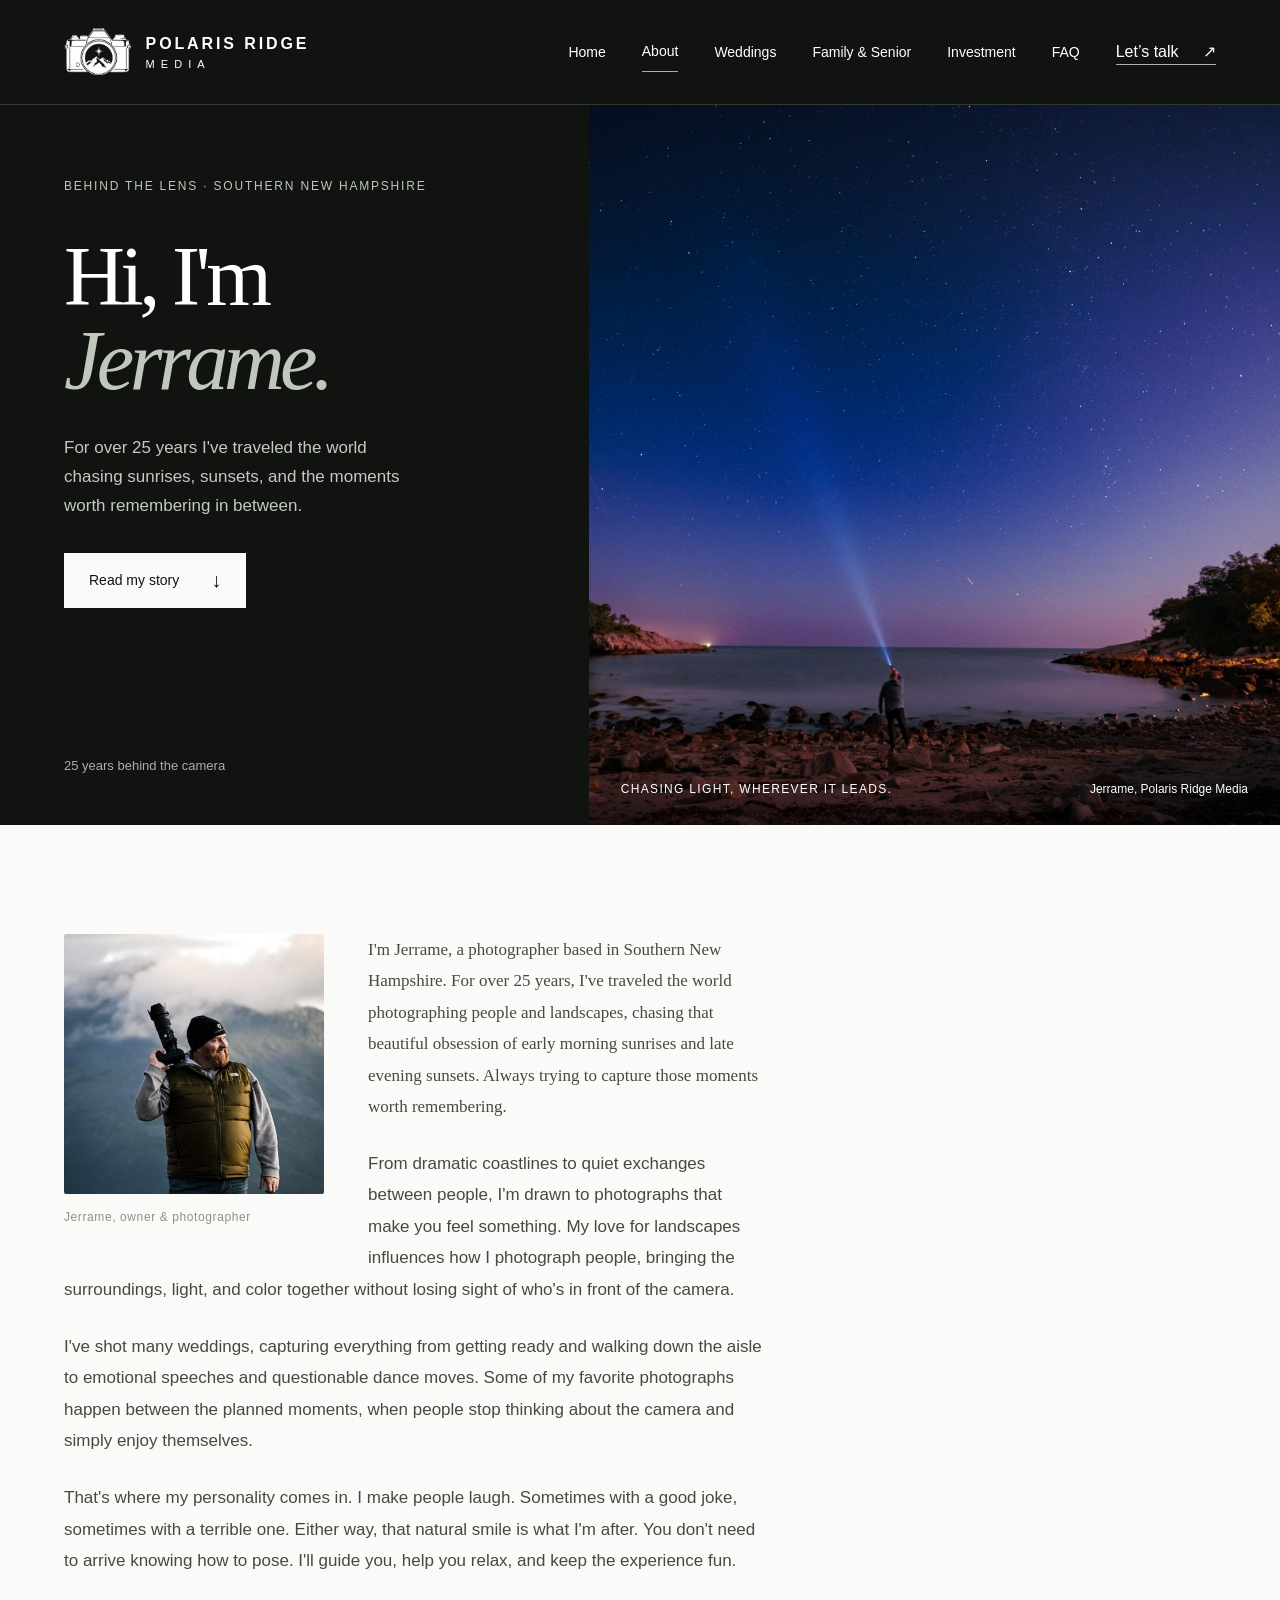
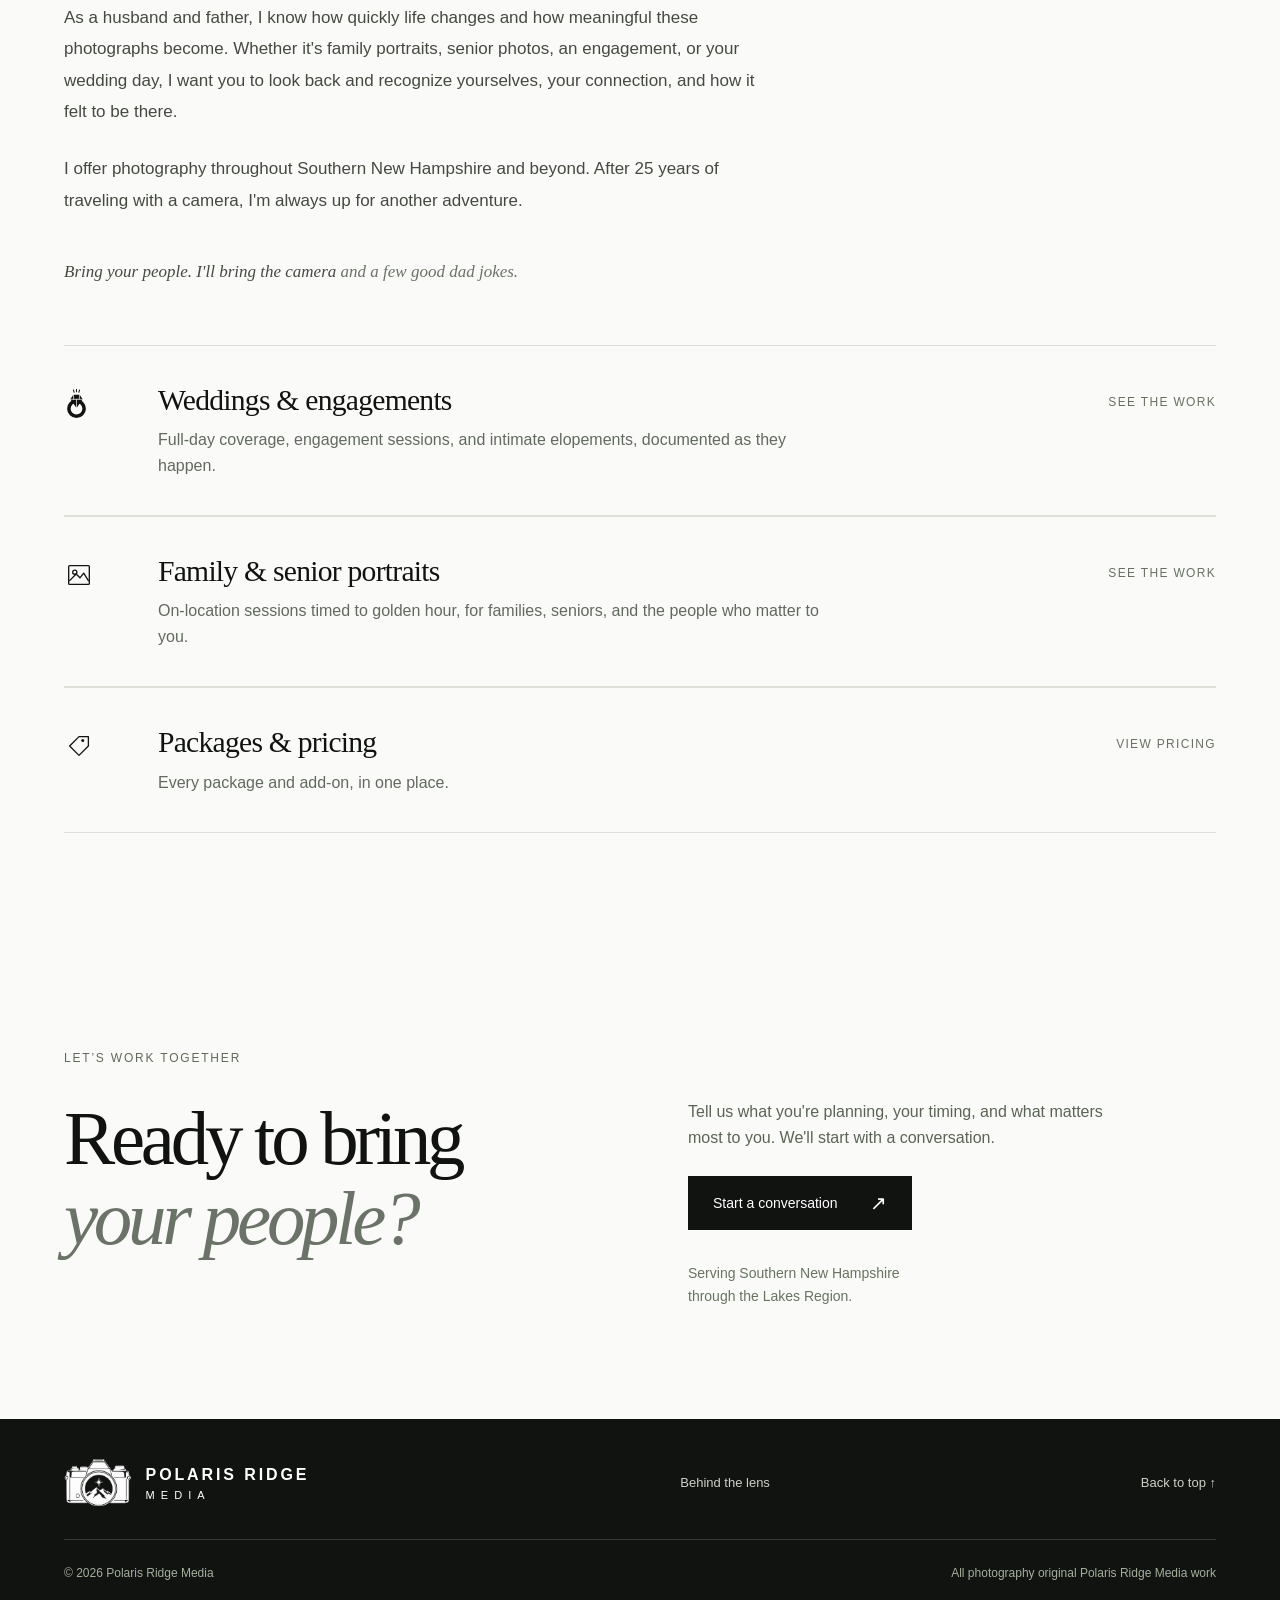
==== about.html @ 41a20745 "Replace numbered service tiles with icons across all pages Extends the icon treatment from the home " ====
<!doctype html>
<html lang="en">
<head>
<meta charset="UTF-8"><meta name="viewport" content="width=device-width, initial-scale=1">
<title>Behind the Lens | Polaris Ridge Media</title>
<meta name="description" content="Meet Jerrame, the photographer behind Polaris Ridge Media. 25 years photographing people and landscapes throughout Southern New Hampshire and beyond.">
<meta name="theme-color" content="#111311">
<link rel="icon" href="assets/favicon.svg" type="image/svg+xml">
<link rel="stylesheet" href="styles.css">
<meta property="og:type" content="website">
<meta property="og:site_name" content="Polaris Ridge Media">
<meta property="og:title" content="Behind the Lens | Polaris Ridge Media">
<meta property="og:description" content="Meet Jerrame, the photographer behind Polaris Ridge Media. 25 years photographing people and landscapes throughout Southern New Hampshire and beyond.">
<meta property="og:url" content="https://polarisridgemedia.com/about.html">
<meta property="og:image" content="https://polarisridgemedia.com/assets/social/og-image.jpg">
<meta property="og:image:width" content="1200">
<meta property="og:image:height" content="630">
<meta name="twitter:card" content="summary_large_image">
<meta name="twitter:title" content="Behind the Lens | Polaris Ridge Media">
<meta name="twitter:description" content="Meet Jerrame, the photographer behind Polaris Ridge Media. 25 years photographing people and landscapes throughout Southern New Hampshire and beyond.">
<meta name="twitter:image" content="https://polarisridgemedia.com/assets/social/og-image.jpg">
</head>
<body>
<a class="skip-link" href="#main">Skip to content</a>
<header class="header">
<a class="brand" href="home.html" aria-label="Polaris Ridge Media home"><span class="camera-mark" aria-hidden="true"><img src="assets/brand-board.png" alt="" width="1145" height="1374"></span><span class="wordmark">POLARIS RIDGE<span>MEDIA</span></span></a>
<div class="header-right">
<nav class="page-nav" id="main-nav" aria-label="Main navigation"><a href="home.html">Home</a><a class="current" href="about.html">About</a><a href="weddings.html">Weddings</a><a href="family-senior.html">Family &amp; Senior</a><a href="investment.html">Investment</a><a href="faq.html">FAQ</a></nav>
<a class="nav-contact" href="contact.html">Let’s talk <span aria-hidden="true">↗</span></a>
<button class="nav-toggle" id="nav-toggle" type="button" aria-expanded="false" aria-controls="main-nav" aria-label="Open menu"><span></span><span></span><span></span></button>
</div>
</header>
<main id="main">
<section class="hero" id="top" aria-labelledby="hero-title">
<div class="hero-copy"><p class="eyebrow">BEHIND THE LENS · SOUTHERN NEW HAMPSHIRE</p><h1 id="hero-title">Hi, I'm<br><em>Jerrame.</em></h1><p class="hero-description">For over 25 years I've traveled the world chasing sunrises, sunsets, and the moments worth remembering in between.</p><a class="button button-light" href="#story">Read my story <span aria-hidden="true">↓</span></a><p class="hero-region">25 years behind the camera</p></div>
<figure class="hero-image about-hero"><img src="assets/about/behind-the-lens.jpg" alt="Jerrame standing on a rocky New Hampshire beach at night, shining a light up into a sky full of stars" width="1800" height="1200" fetchpriority="high"><figcaption>CHASING LIGHT, WHEREVER IT LEADS.<span>Jerrame, Polaris Ridge Media</span></figcaption></figure>
</section>

<section class="about-body content-width" id="story">
<figure class="about-portrait"><img src="assets/about/jerrame-portrait.jpg" alt="Jerrame holding his camera on a misty mountain summit" width="900" height="900"><figcaption>Jerrame, owner &amp; photographer</figcaption></figure>
<p class="about-lede">I'm Jerrame, a photographer based in Southern New Hampshire. For over 25 years, I've traveled the world photographing people and landscapes, chasing that beautiful obsession of early morning sunrises and late evening sunsets. Always trying to capture those moments worth remembering.</p>
<p>From dramatic coastlines to quiet exchanges between people, I'm drawn to photographs that make you feel something. My love for landscapes influences how I photograph people, bringing the surroundings, light, and color together without losing sight of who's in front of the camera.</p>
<p>I've shot many weddings, capturing everything from getting ready and walking down the aisle to emotional speeches and questionable dance moves. Some of my favorite photographs happen between the planned moments, when people stop thinking about the camera and simply enjoy themselves.</p>
<p>That's where my personality comes in. I make people laugh. Sometimes with a good joke, sometimes with a terrible one. Either way, that natural smile is what I'm after. You don't need to arrive knowing how to pose. I'll guide you, help you relax, and keep the experience fun.</p>
<p>As a husband and father, I know how quickly life changes and how meaningful these photographs become. Whether it's family portraits, senior photos, an engagement, or your wedding day, I want you to look back and recognize yourselves, your connection, and how it felt to be there.</p>
<p>I offer photography throughout Southern New Hampshire and beyond. After 25 years of traveling with a camera, I'm always up for another adventure.</p>
<p class="about-closer">Bring your people. I'll bring the camera <span>and a few good dad jokes.</span></p>
</section>

<section class="service-list service-list-icons content-width" aria-label="Explore the work">
<a class="service-link" href="weddings.html"><article><span class="service-icon" aria-hidden="true"><svg class="service-icon-solid" viewBox="0 0 32 38" fill="currentColor"><path fill-rule="evenodd" d="M16 37a12 12 0 1 0 0-24 12 12 0 0 0 0 24Zm0-4.5a7.5 7.5 0 1 1 0-15 7.5 7.5 0 0 1 0 15Z"></path><path d="M12 7 L20 7 L24 13 L16 24 L8 13 Z"></path><g stroke="#fafbf9" stroke-width="0.9" stroke-linecap="round"><line x1="12" y1="7" x2="12.5" y2="13"></line><line x1="20" y1="7" x2="19.5" y2="13"></line><line x1="8" y1="13" x2="24" y2="13"></line><line x1="16" y1="13" x2="16" y2="24"></line></g><path d="M13 4 L12 1 M16 3.3 L16 0.3 M19 4 L20 1" stroke="currentColor" stroke-width="1.3" stroke-linecap="round" fill="none"></path></svg></span><div><h3>Weddings &amp; engagements</h3><p>Full-day coverage, engagement sessions, and intimate elopements, documented as they happen.</p></div><span class="service-type">SEE THE WORK</span></article></a>
<a class="service-link" href="family-senior.html"><article><span class="service-icon" aria-hidden="true"><svg viewBox="0 0 32 32" fill="none" stroke="currentColor" stroke-width="1.4" stroke-linejoin="round" stroke-linecap="round"><rect x="5" y="6" width="22" height="20" rx="1"></rect><circle cx="11.5" cy="13" r="2.2"></circle><path d="M6 22 L13 15 L17 19 L21 14 L26 22"></path></svg></span><div><h3>Family &amp; senior portraits</h3><p>On-location sessions timed to golden hour, for families, seniors, and the people who matter to you.</p></div><span class="service-type">SEE THE WORK</span></article></a>
<a class="service-link" href="investment.html"><article><span class="service-icon" aria-hidden="true"><svg viewBox="0 0 32 32" fill="none" stroke="currentColor" stroke-width="1.4" stroke-linejoin="round" stroke-linecap="round"><path d="M6 16 L16 6 L26 6 L26 16 L16 26 Z"></path><circle cx="20" cy="10" r="1.6" fill="currentColor" stroke="none"></circle></svg></span><div><h3>Packages &amp; pricing</h3><p>Every package and add-on, in one place.</p></div><span class="service-type">VIEW PRICING</span></article></a>
</section>

<section class="contact content-width" id="contact"><p class="eyebrow">LET’S WORK TOGETHER</p><h2>Ready to bring<br><em>your people?</em></h2><div class="contact-detail"><p>Tell us what you're planning, your timing, and what matters most to you. We'll start with a conversation.</p><a class="button button-dark" href="contact.html">Start a conversation <span aria-hidden="true">↗</span></a><p class="contact-region">Serving Southern New Hampshire<br>through the Lakes Region.</p></div></section>
</main>
<footer><div class="footer-top content-width"><a class="brand" href="home.html" aria-label="Back to top"><span class="camera-mark" aria-hidden="true"><img src="assets/brand-board.png" alt="" width="1145" height="1374"></span><span class="wordmark">POLARIS RIDGE<span>MEDIA</span></span></a><p>Behind the lens</p><a href="#top">Back to top ↑</a></div><div class="footer-bottom content-width"><span>© 2026 Polaris Ridge Media</span><span>All photography original Polaris Ridge Media work</span></div></footer>
<script src="nav.js" defer></script>
</body></html>
---- styles.css ----
:root{--ink:#111311;--paper:#fafbf9;--muted:#aab0a9;--rule:#dce0d9;--serif:Georgia,'Times New Roman',serif;--sans:'Helvetica Neue',Helvetica,Arial,sans-serif;color-scheme:light}*{box-sizing:border-box}html{scroll-behavior:smooth;scroll-padding-top:2rem}body{margin:0;background:var(--paper);color:var(--ink);font-family:var(--sans);font-size:1rem;line-height:1.6}a{color:inherit;text-decoration:none}button,a,summary{-webkit-tap-highlight-color:transparent}a:focus-visible,summary:focus-visible{outline:2px solid currentColor;outline-offset:7px}img{display:block;max-width:100%;height:auto}h1,h2,h3,p,figure{margin:0}h1,h2{font-family:var(--serif);font-weight:400;letter-spacing:-.055em;line-height:1.04}em{font-weight:400}p{max-width:42rem}.content-width{width:calc(100% - 8rem);max-width:1320px;margin-inline:auto}.eyebrow{font-size:.75rem;font-weight:500;letter-spacing:.15em;line-height:1.5}.header{position:relative;min-height:105px;padding:1.4rem 4rem;display:flex;align-items:center;justify-content:space-between;gap:2rem;background:var(--ink);color:white;border-bottom:1px solid #343734}.brand{display:inline-flex;align-items:center;gap:.85rem;flex-shrink:0}.camera-mark{display:block;position:relative;overflow:hidden;width:68px;height:48px}.camera-mark img{position:absolute;width:100px;max-width:none;left:-16px;top:-8px;filter:brightness(0) invert(1)}.wordmark{font-size:1rem;letter-spacing:.18em;font-weight:600;line-height:1.5}.wordmark span{display:block;font-size:.6875rem;letter-spacing:.55em;font-weight:400}.header nav{display:flex;align-items:center;gap:2.25rem;font-size:.875rem}.header nav>a{padding:.5rem 0}.header nav>a:hover{color:#bec5bc}.header .nav-contact{border-bottom:1px solid #aab0a9}.nav-contact span{margin-left:1.25rem}.hero{display:grid;grid-template-columns:46% 54%;background:var(--ink);color:white;min-height:720px}.hero-copy{padding:4.5rem 3rem 3rem 4rem;display:flex;align-items:flex-start;flex-direction:column}.hero .eyebrow{color:#c0c6be;margin-bottom:2.5rem}.hero h1{font-size:clamp(4.5rem,6.6vw,7.3rem);line-height:.99;margin-bottom:2rem}.hero h1 em{color:#c1c7bd}.hero-description{font-size:1.0625rem;color:#c4c9c2;max-width:21rem;margin-bottom:2rem;line-height:1.7}.button{display:inline-flex;align-items:center;justify-content:space-between;gap:2rem;min-height:54px;padding:.95rem 1.5rem;font-size:.875rem;font-weight:500;border:1px solid transparent;transition:background .2s,color .2s}.button-light{background:var(--paper);color:var(--ink)}.button-light:hover{background:#dce2d7}.button-dark{background:var(--ink);color:#fff}.button-dark:hover{background:#384034}.button span{font-size:1.25rem;line-height:1}.hero-region{font-size:.8125rem;color:#aab0a9;margin-top:auto;padding-top:2.5rem}.hero-image{position:relative;min-width:0;overflow:hidden}.hero-image>img{position:absolute;inset:0;width:100%;height:100%;object-fit:cover;object-position:52% center}.hero-image figcaption{position:absolute;bottom:0;left:0;right:0;background:linear-gradient(transparent,rgba(0,0,0,.65));padding:4rem 2rem 1.6rem;display:flex;justify-content:space-between;align-items:end;gap:1rem;font-size:.75rem;letter-spacing:.11em;color:#fff}.hero-image figcaption span{font-size:.75rem;letter-spacing:0;text-align:right;max-width:13rem}.intro{padding-top:6.8rem;padding-bottom:3.5rem;display:grid;grid-template-columns:1.2fr 1fr;gap:2rem 5rem}.intro>.eyebrow{grid-column:1/-1;color:#60665e}.intro h2{font-size:clamp(2.8rem,4vw,4.5rem)}.intro h2 em{color:#6b7267}.intro>p:last-child{align-self:end;color:#5b6257;max-width:30rem}.service-list{padding-bottom:6.5rem}.service-list article{display:grid;grid-template-columns:70px 1fr 160px;gap:1.5rem;padding:2.3rem 0;border-top:1px solid var(--rule);align-items:start}.service-list article:last-child{border-bottom:1px solid var(--rule)}.service-list a{transition:background .2s}.service-list a:hover{background:#f1f3ee}.number{font-size:.875rem;color:#737b6d;padding-top:.4rem}.service-list h3{font-family:var(--serif);font-size:1.85rem;font-weight:400;letter-spacing:-.025em;margin-bottom:.55rem;line-height:1.2}.service-list p{color:#62695e;font-size:1rem;max-width:42rem}.service-type{font-size:.75rem;letter-spacing:.11em;color:#697062;text-align:right;padding-top:.6rem}.approach{display:grid;grid-template-columns:1fr 1fr;background:var(--ink);color:white}.approach-image{position:relative;min-height:610px}.approach-image img{position:absolute;width:100%;height:100%;object-fit:cover;filter:grayscale(1) contrast(1.1) brightness(.94);object-position:center 38%}.approach-image::after{content:'';position:absolute;inset:0;background:radial-gradient(120% 100% at 50% 30%,transparent 55%,rgba(0,0,0,.38) 100%),linear-gradient(to top,rgba(0,0,0,.28),transparent 35%)}.approach-copy{padding:5.5rem 4rem 4.5rem}.approach .eyebrow{color:#aab0a9;margin-bottom:2rem}.approach h2{font-size:clamp(2.6rem,3.7vw,4rem);margin-bottom:2rem}.approach h2 em{color:#bbc3b5}.approach-copy>p:not(.eyebrow){color:#b7beb1;margin-bottom:1.25rem;max-width:32rem}.experience{display:flex;align-items:center;gap:1.4rem;margin-top:2.5rem;padding-top:1.5rem;border-top:1px solid #42483d}.experience strong{font-family:var(--serif);font-weight:400;font-size:3.75rem;line-height:1.1}.experience span{font-size:.875rem;color:#b7beb1;line-height:1.5}.contact{padding-top:7rem;padding-bottom:7rem;display:grid;grid-template-columns:1fr 1fr;gap:2rem 6rem}.contact>.eyebrow{grid-column:1/-1;color:#61695a}.contact h2{font-size:clamp(3.5rem,6vw,6.5rem)}.contact h2 em{color:#6b7267}.contact-detail>p:first-child{max-width:28rem;color:#5b6354;margin-bottom:1.6rem}.email-link{display:block;width:fit-content;margin-top:1.3rem;font-size:1rem;border-bottom:1px solid #9aa68d}.email-link:hover{color:#617452}.contact-region{margin-top:2rem;font-size:.875rem;color:#68725f}footer{background:var(--ink);color:#ccd1c7;padding:2.5rem 0 1.7rem}.footer-top{display:flex;align-items:center;justify-content:space-between;gap:2rem;padding-bottom:2rem}.footer-top>p,.footer-top>a:last-child{font-size:.8125rem}.footer-top .brand{color:white}.footer-bottom{border-top:1px solid #353b30;padding-top:1.5rem;display:flex;justify-content:space-between;gap:2rem;font-size:.75rem;color:#a5af9c}.footer-bottom details{max-width:36rem}.footer-bottom summary{cursor:pointer;text-align:right;width:fit-content;margin-left:auto}.footer-bottom details p{padding-top:1rem;line-height:1.8}.footer-bottom details a{text-decoration:underline;text-underline-offset:3px}.skip-link{position:fixed;left:1rem;top:-100px;z-index:10;background:white;color:black;padding:.7rem 1rem}.skip-link:focus{top:1rem}@media(min-width:1600px){.header{padding-inline:max(4rem,calc((100vw - 1440px)/2))}.hero-copy{padding-left:max(4rem,calc((100vw - 1440px)/2))}}@media(max-width:1000px){.header{padding-inline:2rem}.header nav{gap:1.4rem}.content-width{width:calc(100% - 4rem)}.hero-copy{padding:3rem 2rem}.hero{min-height:690px}.hero h1{font-size:5rem}.hero .eyebrow{max-width:15rem}.hero-image figcaption{display:block;padding-inline:1.2rem}.hero-image figcaption span{display:block;text-align:left;margin-top:.7rem}.intro{gap:2rem 3rem}.approach-copy{padding:4rem 2rem}.contact{gap:2rem 3rem}.footer-top>p{display:none}}@media(max-width:700px){.header{padding:1.2rem 1.4rem;min-height:88px;gap:1rem}.wordmark{font-size:.78rem;letter-spacing:.12em}.wordmark span{font-size:.65rem}.camera-mark{width:50px;height:39px}.camera-mark img{width:77px;left:-13px;top:-6px}.header nav{font-size:.8125rem}.nav-contact span{margin-left:.5rem}.hero{display:flex;flex-direction:column;min-height:0}.hero-copy{padding:3.5rem 1.5rem 2.5rem}.hero .eyebrow{max-width:none;margin-bottom:2rem;font-size:.7rem}.hero h1{font-size:clamp(4.2rem,14vw,6rem)}.hero h1 br:nth-child(2){display:none}.hero h1 em:before{content:' '}.hero-description{max-width:25rem}.hero-region{padding-top:2rem;font-size:.75rem}.hero-image{height:450px}.hero-image>img{object-position:center}.hero-image figcaption{display:flex;padding:3rem 1.5rem 1.25rem}.hero-image figcaption span{text-align:right;max-width:10rem}.content-width{width:calc(100% - 3rem)}.intro{padding-top:4rem;padding-bottom:2.5rem;grid-template-columns:1fr;gap:1.5rem}.intro h2{font-size:2.8rem}.service-list{padding-bottom:4rem}.service-list article{grid-template-columns:30px 1fr;gap:.5rem 1rem;padding:1.8rem 0}.service-list h3{font-size:1.65rem}.service-type{grid-column:2;text-align:left;padding-top:.5rem;font-size:.7rem}.approach{display:flex;flex-direction:column}.approach-image{min-height:340px}.approach-copy{padding:3.5rem 1.5rem}.approach h2{font-size:2.8rem}.contact{grid-template-columns:1fr;padding-top:4rem;padding-bottom:4rem;gap:1.7rem}.contact h2{font-size:3.7rem}.footer-top{align-items:flex-start;gap:1rem}.footer-bottom{flex-direction:column;gap:1rem}.footer-bottom summary{margin-left:0;text-align:left}.footer-top>a:last-child{white-space:nowrap;font-size:.75rem}}@media(prefers-reduced-motion:reduce){html{scroll-behavior:auto}*{transition:none!important}}
.page-nav>a.current{color:#fff;border-bottom:1px solid #aab0a9;padding-bottom:.5rem}
.gallery{column-count:3;column-gap:1.25rem;padding:0 4rem 6.5rem}
.gallery figure{margin:0 0 1.25rem;break-inside:avoid}
.gallery img{width:100%;display:block;border-radius:1px}
@media(max-width:1000px){.gallery{column-count:2;padding:0 2rem 4rem}}
@media(max-width:700px){.gallery{column-count:1;padding:0 1.5rem 3rem;gap:1rem}}
.pricing{padding:6.5rem 0 6.5rem}.pricing>.eyebrow{color:#60665e;margin-bottom:1.25rem}.pricing h2{font-size:clamp(2.6rem,3.7vw,4rem);margin-bottom:1.5rem}.pricing h2 em{color:#6b7267}.pricing-intro{color:#5b6257;max-width:38rem;margin-bottom:3rem}.pricing-grid{display:grid;grid-template-columns:repeat(3,1fr);gap:1.5rem}.pricing-card{border:1px solid var(--rule);padding:2.5rem 2rem;display:flex;flex-direction:column;gap:1.1rem}.pricing-card h3{font-family:var(--serif);font-size:1.65rem;font-weight:400;letter-spacing:-.02em}.pricing-card .price-note{font-size:.8125rem;color:#737b6d;margin-top:-.6rem}.pricing-card ul{list-style:none;margin:0;padding:0;display:flex;flex-direction:column;gap:.65rem;color:#5b6257;font-size:.9375rem}.pricing-card ul li{padding-left:1.1rem;position:relative}.pricing-card ul li::before{content:'';position:absolute;left:0;top:.6em;width:.5rem;height:1px;background:#9aa68d}.pricing-card .button{margin-top:auto;align-self:flex-start}@media(max-width:1000px){.pricing{padding:4.5rem 0}.pricing-grid{grid-template-columns:1fr;gap:1.25rem}}
.pricing-card{position:relative}.pricing-card.featured{border-color:var(--ink);background:#f4f5f0}.pricing-card .badge{position:absolute;top:-.8rem;left:2rem;font-size:.6875rem;letter-spacing:.1em;text-transform:uppercase;color:#fff;background:var(--ink);padding:.35rem .7rem}.price-figure{font-family:var(--serif);font-size:2.1rem;margin:.2rem 0 0;line-height:1.1}.price-figure span{font-size:.8125rem;font-family:var(--sans);color:#737b6d;display:block;margin-top:.2rem}.price-figure-alt{font-size:1.4rem;color:#4b5146}.pricing-subhead{font-family:var(--serif);font-size:1.85rem;font-weight:400;margin:4rem 0 1.25rem;padding-top:3rem;border-top:1px solid var(--rule)}.pricing-subhead-first{margin-top:3rem;padding-top:0;border-top:none}.pricing-note{color:#5b6257;font-size:.9375rem;max-width:42rem;margin-top:1.5rem}.addon-list{display:grid;gap:0;margin:0}.addon-list>div{display:grid;grid-template-columns:16rem 1fr;gap:1.5rem;padding:1.1rem 0;border-top:1px solid var(--rule)}.addon-list>div:last-child{border-bottom:1px solid var(--rule)}.addon-list dt{font-weight:500;color:var(--ink)}.addon-list dd{margin:0;color:#5b6257}@media(max-width:1000px){.pricing-subhead{margin-top:3rem;padding-top:2.5rem}.addon-list>div{grid-template-columns:1fr;gap:.3rem}}
.page-head{padding:7.5rem 0 3.5rem}.page-head .eyebrow{color:#60665e;margin-bottom:1.5rem}.page-head h1{font-family:var(--serif);font-weight:400;font-size:clamp(3rem,5vw,5rem);letter-spacing:-.03em;line-height:1.03;margin-bottom:1.5rem}.page-head h1 em{color:#6b7267}.page-head p{color:#5b6257;max-width:40rem;font-size:1.0625rem;line-height:1.7}.page-head p a{border-bottom:1px solid #9aa68d}.page-head p a:hover{color:#617452}.faq-section{padding-bottom:6.5rem}.faq-item{padding:2.4rem 0;border-top:1px solid var(--rule)}.faq-item:last-child{border-bottom:1px solid var(--rule)}.faq-item h3{font-family:var(--serif);font-size:1.65rem;font-weight:400;margin-bottom:.9rem;letter-spacing:-.02em}.faq-item p{color:#5b6257;max-width:46rem;line-height:1.75}.faq-item p+p{margin-top:1rem}.booking-box{border:1px solid var(--rule);padding:3rem;margin:5rem 0 0}.booking-box h3{font-family:var(--serif);font-size:1.85rem;font-weight:400;margin-bottom:1.6rem;letter-spacing:-.02em}.booking-box ul{list-style:none;margin:0 0 1.6rem;padding:0;display:flex;flex-direction:column;gap:.95rem;color:#5b6257;font-size:.9375rem;max-width:42rem}.booking-box ul strong{color:var(--ink);font-weight:500}.booking-box .faq-link{display:inline-block;font-size:.9375rem;border-bottom:1px solid #9aa68d}.booking-box .faq-link:hover{color:#617452}@media(max-width:1000px){.page-head{padding:5.5rem 0 2.5rem}.booking-box{padding:2.25rem 1.75rem;margin-top:3.5rem}}
.header-right{display:flex;align-items:center;gap:2.25rem}
.nav-toggle{display:none;flex-direction:column;justify-content:center;align-items:center;gap:5px;width:36px;height:36px;padding:0;border:none;background:none;cursor:pointer;flex-shrink:0}
.nav-toggle span{display:block;width:22px;height:2px;background:#fff;transition:transform .2s ease,opacity .15s ease}
@media(max-width:1000px){.nav-toggle{display:flex}.header-right{gap:1.1rem}.header nav{position:absolute;top:100%;left:0;right:0;margin:0;background:var(--ink);flex-direction:column;align-items:stretch;gap:0;max-height:0;overflow:hidden;opacity:0;visibility:hidden;transition:max-height .25s ease,opacity .2s ease;border-bottom:1px solid #343734;z-index:20}.header nav>a{padding:1.1rem 2rem;border-top:1px solid #343734;font-size:.9375rem}.header.nav-open nav{max-height:22rem;opacity:1;visibility:visible}.header.nav-open .nav-toggle span:nth-child(1){transform:translateY(7px) rotate(45deg)}.header.nav-open .nav-toggle span:nth-child(2){opacity:0}.header.nav-open .nav-toggle span:nth-child(3){transform:translateY(-7px) rotate(-45deg)}}
.investment-cta{padding:1rem 0 6.5rem}
.investment-cta-inner{border:1px solid var(--ink);background:#f4f5f0;padding:4rem;display:flex;flex-direction:column;align-items:flex-start;gap:1.1rem}
.investment-cta-inner .eyebrow{color:#60665e}
.investment-cta-inner h2{font-size:clamp(2.2rem,3.4vw,3.2rem)}
.investment-cta-inner h2 em{color:#6b7267}
.investment-cta-inner p{color:#5b6257;max-width:34rem}
@media(max-width:700px){.investment-cta{padding:0 0 4rem}.investment-cta-inner{padding:2.25rem 1.5rem}}
.contact-form-section{padding-bottom:7rem}
.form-grid{display:grid;grid-template-columns:1fr 1fr;gap:1.75rem 2rem;margin-bottom:2.5rem}
.form-field{display:flex;flex-direction:column;gap:.6rem;font-size:.875rem;color:#454a41}
.form-field span em{font-style:normal;color:#8b9183;font-size:.8125rem}
.form-field input,.form-field select,.form-field textarea{font:inherit;font-size:1rem;color:var(--ink);background:var(--paper);border:1px solid var(--rule);padding:.85rem 1rem;border-radius:0}
.form-field input:focus,.form-field select:focus,.form-field textarea:focus{outline:2px solid var(--ink);outline-offset:2px}
.form-field textarea{resize:vertical;min-height:9rem}
.form-field-wide{grid-column:1/-1}
.botcheck{position:absolute;left:-9999px}
.form-status{margin-top:1.25rem;font-size:.9375rem}
.form-status-success{color:#3f6b3f}
.form-status-error{color:#9c3b2e}
@media(max-width:700px){.form-grid{grid-template-columns:1fr;gap:1.5rem}}
.about-hero img{object-position:60% center}
.about-body{padding:6.8rem 0 2rem}
.about-body p{color:#454a41;font-size:1.0625rem;line-height:1.85;max-width:44rem;margin-bottom:1.6rem}
.about-lede{font-family:var(--serif);font-size:1.5rem;line-height:1.55;color:var(--ink);max-width:40rem}
.about-closer{font-family:var(--serif);font-size:1.75rem;font-style:italic;color:var(--ink);max-width:36rem;margin-top:2.5rem}
.about-closer span{color:#6b7267}
.service-list a{display:block}
@media(max-width:700px){.about-body{padding:4rem 0 1rem}.about-lede{font-size:1.25rem}.about-closer{font-size:1.4rem}}
.about-portrait{float:left;margin:0 2.75rem 1rem 0;width:260px}
.about-portrait img{width:100%;aspect-ratio:1/1;object-fit:cover;border-radius:2px;filter:grayscale(.15)}
.about-portrait figcaption{font-size:.75rem;color:#8b9183;letter-spacing:.05em;margin-top:.9rem}
.about-body::after{content:'';display:block;clear:both}
@media(max-width:700px){.about-portrait{float:none;width:11rem;margin:0 0 1.5rem}}
.hero-image img.hero-pos-top{object-position:center 42%}
@media(max-width:700px){.hero-image img.hero-pos-top{object-position:center}}
.home-showcase{display:grid;grid-template-columns:1.6fr 1fr;gap:1.75rem;padding-bottom:6.5rem}
.home-showcase figure{margin:0}
.home-showcase img{width:100%;height:100%;object-fit:cover;display:block;border-radius:2px}
.showcase-wide,.showcase-tall{height:560px}
.home-showcase figcaption{margin-top:.9rem;font-size:.8125rem;letter-spacing:.03em;color:#60665e}
@media(max-width:1000px){.home-showcase{grid-template-columns:1fr;gap:2.5rem}.showcase-wide,.showcase-tall{height:420px}}
@media(max-width:700px){.showcase-wide,.showcase-tall{height:320px}}
.service-list-icons .service-icon{width:70px;display:flex;align-items:flex-start;justify-content:flex-start;padding-top:.35rem}
.service-list-icons .service-icon svg{width:30px;height:30px;color:var(--ink)}.service-list-icons .service-icon svg.service-icon-solid{width:25px;height:30px}
.service-camera-mark{display:block;position:relative;overflow:hidden;width:38px;height:27px}
.service-camera-mark img{position:absolute;width:56px;max-width:none;left:-9px;top:-4.5px;filter:brightness(0)}
@media(max-width:700px){.service-list-icons .service-icon{width:30px}.service-list-icons .service-icon svg{width:24px;height:24px}.service-list-icons .service-icon svg.service-icon-solid{width:20px;height:24px}.service-camera-mark{width:30px;height:21px}.service-camera-mark img{width:44px;left:-7px;top:-3.5px}}
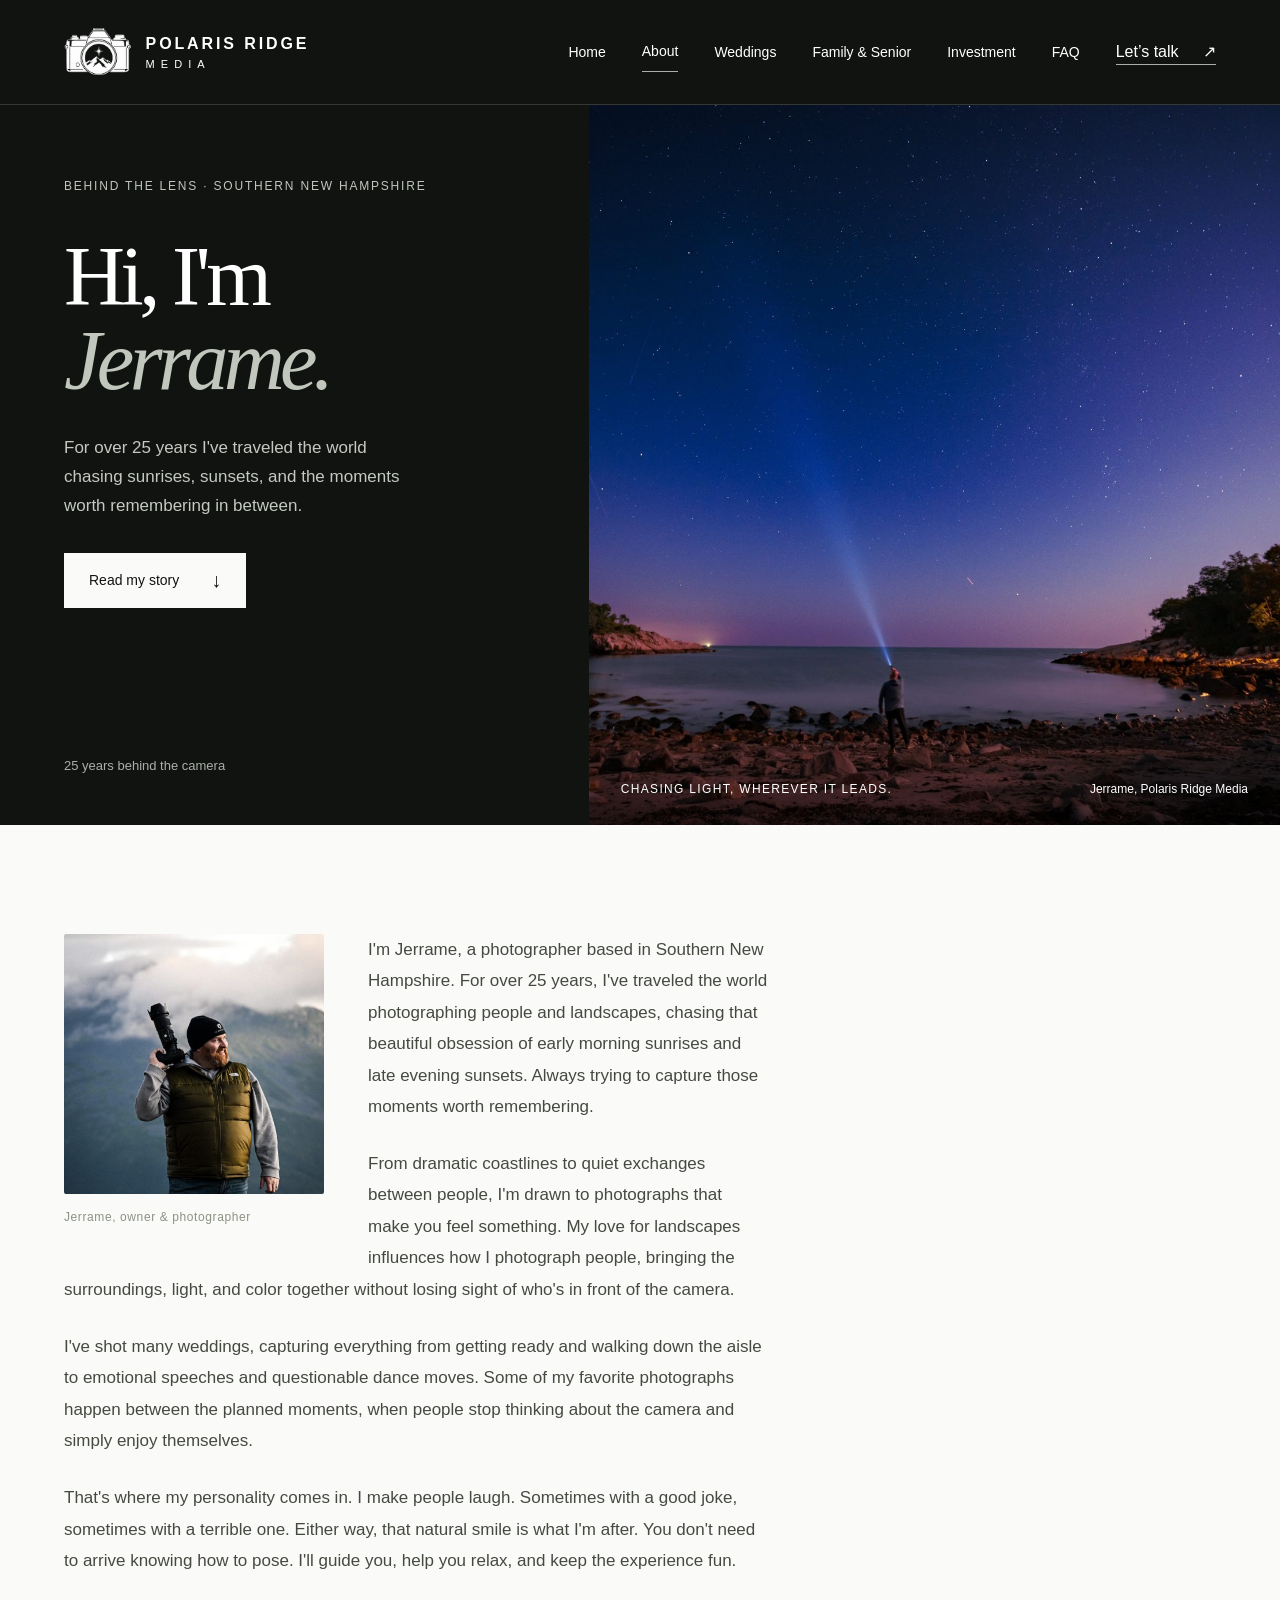
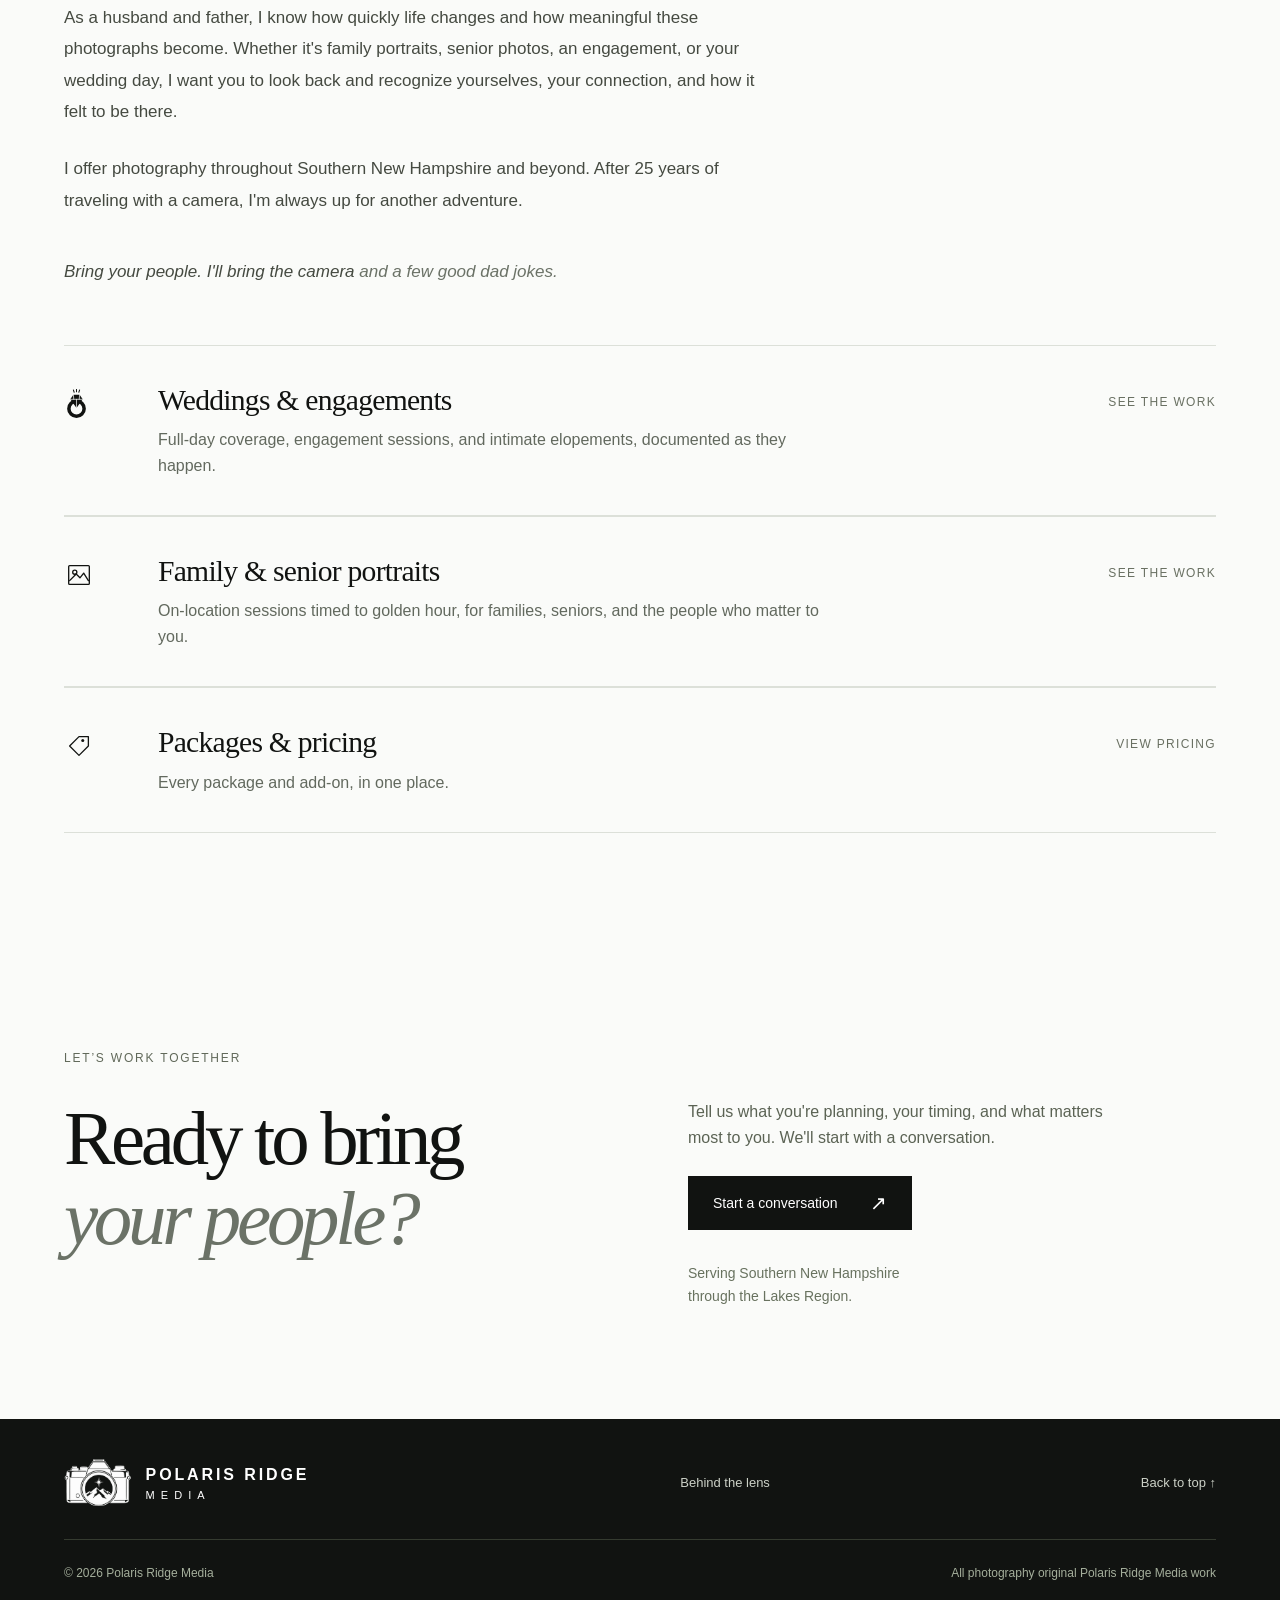
==== commit 81a31035: "Fill empty space on About page with lake house foliage photo Places the aerial lake house/foliage ph" ====
--- a/about.html
+++ b/about.html
@@ -37,6 +37,7 @@
 </section>
 
 <section class="about-body content-width" id="story">
+<figure class="about-side-photo"><img src="assets/about/lake-house-foliage.jpg" alt="Aerial view of a lake house tucked into brilliant fall foliage on the water's edge" loading="lazy"></figure>
 <figure class="about-portrait"><img src="assets/about/jerrame-portrait.jpg" alt="Jerrame holding his camera on a misty mountain summit" width="900" height="900"><figcaption>Jerrame, owner &amp; photographer</figcaption></figure>
 <p class="about-lede">I'm Jerrame, a photographer based in Southern New Hampshire. For over 25 years, I've traveled the world photographing people and landscapes, chasing that beautiful obsession of early morning sunrises and late evening sunsets. Always trying to capture those moments worth remembering.</p>
 <p>From dramatic coastlines to quiet exchanges between people, I'm drawn to photographs that make you feel something. My love for landscapes influences how I photograph people, bringing the surroundings, light, and color together without losing sight of who's in front of the camera.</p>
--- a/styles.css
+++ b/styles.css
@@ -1,4 +1,4 @@
-:root{--ink:#111311;--paper:#fafbf9;--muted:#aab0a9;--rule:#dce0d9;--serif:Georgia,'Times New Roman',serif;--sans:'Helvetica Neue',Helvetica,Arial,sans-serif;color-scheme:light}*{box-sizing:border-box}html{scroll-behavior:smooth;scroll-padding-top:2rem}body{margin:0;background:var(--paper);color:var(--ink);font-family:var(--sans);font-size:1rem;line-height:1.6}a{color:inherit;text-decoration:none}button,a,summary{-webkit-tap-highlight-color:transparent}a:focus-visible,summary:focus-visible{outline:2px solid currentColor;outline-offset:7px}img{display:block;max-width:100%;height:auto}h1,h2,h3,p,figure{margin:0}h1,h2{font-family:var(--serif);font-weight:400;letter-spacing:-.055em;line-height:1.04}em{font-weight:400}p{max-width:42rem}.content-width{width:calc(100% - 8rem);max-width:1320px;margin-inline:auto}.eyebrow{font-size:.75rem;font-weight:500;letter-spacing:.15em;line-height:1.5}.header{position:relative;min-height:105px;padding:1.4rem 4rem;display:flex;align-items:center;justify-content:space-between;gap:2rem;background:var(--ink);color:white;border-bottom:1px solid #343734}.brand{display:inline-flex;align-items:center;gap:.85rem;flex-shrink:0}.camera-mark{display:block;position:relative;overflow:hidden;width:68px;height:48px}.camera-mark img{position:absolute;width:100px;max-width:none;left:-16px;top:-8px;filter:brightness(0) invert(1)}.wordmark{font-size:1rem;letter-spacing:.18em;font-weight:600;line-height:1.5}.wordmark span{display:block;font-size:.6875rem;letter-spacing:.55em;font-weight:400}.header nav{display:flex;align-items:center;gap:2.25rem;font-size:.875rem}.header nav>a{padding:.5rem 0}.header nav>a:hover{color:#bec5bc}.header .nav-contact{border-bottom:1px solid #aab0a9}.nav-contact span{margin-left:1.25rem}.hero{display:grid;grid-template-columns:46% 54%;background:var(--ink);color:white;min-height:720px}.hero-copy{padding:4.5rem 3rem 3rem 4rem;display:flex;align-items:flex-start;flex-direction:column}.hero .eyebrow{color:#c0c6be;margin-bottom:2.5rem}.hero h1{font-size:clamp(4.5rem,6.6vw,7.3rem);line-height:.99;margin-bottom:2rem}.hero h1 em{color:#c1c7bd}.hero-description{font-size:1.0625rem;color:#c4c9c2;max-width:21rem;margin-bottom:2rem;line-height:1.7}.button{display:inline-flex;align-items:center;justify-content:space-between;gap:2rem;min-height:54px;padding:.95rem 1.5rem;font-size:.875rem;font-weight:500;border:1px solid transparent;transition:background .2s,color .2s}.button-light{background:var(--paper);color:var(--ink)}.button-light:hover{background:#dce2d7}.button-dark{background:var(--ink);color:#fff}.button-dark:hover{background:#384034}.button span{font-size:1.25rem;line-height:1}.hero-region{font-size:.8125rem;color:#aab0a9;margin-top:auto;padding-top:2.5rem}.hero-image{position:relative;min-width:0;overflow:hidden}.hero-image>img{position:absolute;inset:0;width:100%;height:100%;object-fit:cover;object-position:52% center}.hero-image figcaption{position:absolute;bottom:0;left:0;right:0;background:linear-gradient(transparent,rgba(0,0,0,.65));padding:4rem 2rem 1.6rem;display:flex;justify-content:space-between;align-items:end;gap:1rem;font-size:.75rem;letter-spacing:.11em;color:#fff}.hero-image figcaption span{font-size:.75rem;letter-spacing:0;text-align:right;max-width:13rem}.intro{padding-top:6.8rem;padding-bottom:3.5rem;display:grid;grid-template-columns:1.2fr 1fr;gap:2rem 5rem}.intro>.eyebrow{grid-column:1/-1;color:#60665e}.intro h2{font-size:clamp(2.8rem,4vw,4.5rem)}.intro h2 em{color:#6b7267}.intro>p:last-child{align-self:end;color:#5b6257;max-width:30rem}.service-list{padding-bottom:6.5rem}.service-list article{display:grid;grid-template-columns:70px 1fr 160px;gap:1.5rem;padding:2.3rem 0;border-top:1px solid var(--rule);align-items:start}.service-list article:last-child{border-bottom:1px solid var(--rule)}.service-list a{transition:background .2s}.service-list a:hover{background:#f1f3ee}.number{font-size:.875rem;color:#737b6d;padding-top:.4rem}.service-list h3{font-family:var(--serif);font-size:1.85rem;font-weight:400;letter-spacing:-.025em;margin-bottom:.55rem;line-height:1.2}.service-list p{color:#62695e;font-size:1rem;max-width:42rem}.service-type{font-size:.75rem;letter-spacing:.11em;color:#697062;text-align:right;padding-top:.6rem}.approach{display:grid;grid-template-columns:1fr 1fr;background:var(--ink);color:white}.approach-image{position:relative;min-height:610px}.approach-image img{position:absolute;width:100%;height:100%;object-fit:cover;filter:grayscale(1) contrast(1.1) brightness(.94);object-position:center 38%}.approach-image::after{content:'';position:absolute;inset:0;background:radial-gradient(120% 100% at 50% 30%,transparent 55%,rgba(0,0,0,.38) 100%),linear-gradient(to top,rgba(0,0,0,.28),transparent 35%)}.approach-copy{padding:5.5rem 4rem 4.5rem}.approach .eyebrow{color:#aab0a9;margin-bottom:2rem}.approach h2{font-size:clamp(2.6rem,3.7vw,4rem);margin-bottom:2rem}.approach h2 em{color:#bbc3b5}.approach-copy>p:not(.eyebrow){color:#b7beb1;margin-bottom:1.25rem;max-width:32rem}.experience{display:flex;align-items:center;gap:1.4rem;margin-top:2.5rem;padding-top:1.5rem;border-top:1px solid #42483d}.experience strong{font-family:var(--serif);font-weight:400;font-size:3.75rem;line-height:1.1}.experience span{font-size:.875rem;color:#b7beb1;line-height:1.5}.contact{padding-top:7rem;padding-bottom:7rem;display:grid;grid-template-columns:1fr 1fr;gap:2rem 6rem}.contact>.eyebrow{grid-column:1/-1;color:#61695a}.contact h2{font-size:clamp(3.5rem,6vw,6.5rem)}.contact h2 em{color:#6b7267}.contact-detail>p:first-child{max-width:28rem;color:#5b6354;margin-bottom:1.6rem}.email-link{display:block;width:fit-content;margin-top:1.3rem;font-size:1rem;border-bottom:1px solid #9aa68d}.email-link:hover{color:#617452}.contact-region{margin-top:2rem;font-size:.875rem;color:#68725f}footer{background:var(--ink);color:#ccd1c7;padding:2.5rem 0 1.7rem}.footer-top{display:flex;align-items:center;justify-content:space-between;gap:2rem;padding-bottom:2rem}.footer-top>p,.footer-top>a:last-child{font-size:.8125rem}.footer-top .brand{color:white}.footer-bottom{border-top:1px solid #353b30;padding-top:1.5rem;display:flex;justify-content:space-between;gap:2rem;font-size:.75rem;color:#a5af9c}.footer-bottom details{max-width:36rem}.footer-bottom summary{cursor:pointer;text-align:right;width:fit-content;margin-left:auto}.footer-bottom details p{padding-top:1rem;line-height:1.8}.footer-bottom details a{text-decoration:underline;text-underline-offset:3px}.skip-link{position:fixed;left:1rem;top:-100px;z-index:10;background:white;color:black;padding:.7rem 1rem}.skip-link:focus{top:1rem}@media(min-width:1600px){.header{padding-inline:max(4rem,calc((100vw - 1440px)/2))}.hero-copy{padding-left:max(4rem,calc((100vw - 1440px)/2))}}@media(max-width:1000px){.header{padding-inline:2rem}.header nav{gap:1.4rem}.content-width{width:calc(100% - 4rem)}.hero-copy{padding:3rem 2rem}.hero{min-height:690px}.hero h1{font-size:5rem}.hero .eyebrow{max-width:15rem}.hero-image figcaption{display:block;padding-inline:1.2rem}.hero-image figcaption span{display:block;text-align:left;margin-top:.7rem}.intro{gap:2rem 3rem}.approach-copy{padding:4rem 2rem}.contact{gap:2rem 3rem}.footer-top>p{display:none}}@media(max-width:700px){.header{padding:1.2rem 1.4rem;min-height:88px;gap:1rem}.wordmark{font-size:.78rem;letter-spacing:.12em}.wordmark span{font-size:.65rem}.camera-mark{width:50px;height:39px}.camera-mark img{width:77px;left:-13px;top:-6px}.header nav{font-size:.8125rem}.nav-contact span{margin-left:.5rem}.hero{display:flex;flex-direction:column;min-height:0}.hero-copy{padding:3.5rem 1.5rem 2.5rem}.hero .eyebrow{max-width:none;margin-bottom:2rem;font-size:.7rem}.hero h1{font-size:clamp(4.2rem,14vw,6rem)}.hero h1 br:nth-child(2){display:none}.hero h1 em:before{content:' '}.hero-description{max-width:25rem}.hero-region{padding-top:2rem;font-size:.75rem}.hero-image{height:450px}.hero-image>img{object-position:center}.hero-image figcaption{display:flex;padding:3rem 1.5rem 1.25rem}.hero-image figcaption span{text-align:right;max-width:10rem}.content-width{width:calc(100% - 3rem)}.intro{padding-top:4rem;padding-bottom:2.5rem;grid-template-columns:1fr;gap:1.5rem}.intro h2{font-size:2.8rem}.service-list{padding-bottom:4rem}.service-list article{grid-template-columns:30px 1fr;gap:.5rem 1rem;padding:1.8rem 0}.service-list h3{font-size:1.65rem}.service-type{grid-column:2;text-align:left;padding-top:.5rem;font-size:.7rem}.approach{display:flex;flex-direction:column}.approach-image{min-height:340px}.approach-copy{padding:3.5rem 1.5rem}.approach h2{font-size:2.8rem}.contact{grid-template-columns:1fr;padding-top:4rem;padding-bottom:4rem;gap:1.7rem}.contact h2{font-size:3.7rem}.footer-top{align-items:flex-start;gap:1rem}.footer-bottom{flex-direction:column;gap:1rem}.footer-bottom summary{margin-left:0;text-align:left}.footer-top>a:last-child{white-space:nowrap;font-size:.75rem}}@media(prefers-reduced-motion:reduce){html{scroll-behavior:auto}*{transition:none!important}}
+:root{--ink:#111311;--paper:#fafbf9;--muted:#aab0a9;--rule:#dce0d9;--serif:Georgia,'Times New Roman',serif;--sans:'Helvetica Neue',Helvetica,Arial,sans-serif;color-scheme:light}*{box-sizing:border-box}html{scroll-behavior:smooth;scroll-padding-top:2rem}body{margin:0;background:var(--paper);color:var(--ink);font-family:var(--sans);font-size:1rem;line-height:1.6}a{color:inherit;text-decoration:none}button,a,summary{-webkit-tap-highlight-color:transparent}a:focus-visible,summary:focus-visible{outline:2px solid currentColor;outline-offset:7px}img{display:block;max-width:100%;height:auto}h1,h2,h3,p,figure{margin:0}h1,h2{font-family:var(--serif);font-weight:400;letter-spacing:-.055em;line-height:1.04}em{font-weight:400}p{max-width:42rem}.content-width{width:calc(100% - 8rem);max-width:1320px;margin-inline:auto}.eyebrow{font-size:.75rem;font-weight:500;letter-spacing:.15em;line-height:1.5}.header{position:relative;min-height:105px;padding:1.4rem 4rem;display:flex;align-items:center;justify-content:space-between;gap:2rem;background:var(--ink);color:white;border-bottom:1px solid #343734}.brand{display:inline-flex;align-items:center;gap:.85rem;flex-shrink:0}.camera-mark{display:block;position:relative;overflow:hidden;width:68px;height:48px}.camera-mark img{position:absolute;width:100px;max-width:none;left:-16px;top:-8px;filter:brightness(0) invert(1)}.wordmark{font-size:1rem;letter-spacing:.18em;font-weight:600;line-height:1.5}.wordmark span{display:block;font-size:.6875rem;letter-spacing:.55em;font-weight:400}.header nav{display:flex;align-items:center;gap:2.25rem;font-size:.875rem}.header nav>a{padding:.5rem 0}.header nav>a:hover{color:#bec5bc}.header .nav-contact{border-bottom:1px solid #aab0a9}.nav-contact span{margin-left:1.25rem}.hero{display:grid;grid-template-columns:46% 54%;background:var(--ink);color:white;min-height:720px}.hero-copy{padding:4.5rem 3rem 3rem 4rem;display:flex;align-items:flex-start;flex-direction:column}.hero .eyebrow{color:#c0c6be;margin-bottom:2.5rem}.hero h1{font-size:clamp(4.5rem,6.6vw,7.3rem);line-height:.99;margin-bottom:2rem}.hero h1 em{color:#c1c7bd}.hero-description{font-size:1.0625rem;color:#c4c9c2;max-width:21rem;margin-bottom:2rem;line-height:1.7}.button{display:inline-flex;align-items:center;justify-content:space-between;gap:2rem;min-height:54px;padding:.95rem 1.5rem;font-size:.875rem;font-weight:500;border:1px solid transparent;transition:background .2s,color .2s}.button-light{background:var(--paper);color:var(--ink)}.button-light:hover{background:#dce2d7}.button-dark{background:var(--ink);color:#fff}.button-dark:hover{background:#384034}.button span{font-size:1.25rem;line-height:1}.hero-region{font-size:.8125rem;color:#aab0a9;margin-top:auto;padding-top:2.5rem}.hero-image{position:relative;min-width:0;overflow:hidden}.hero-image>img,.hero-image>video{position:absolute;inset:0;width:100%;height:100%;object-fit:cover;object-position:52% center}.hero-image figcaption{position:absolute;bottom:0;left:0;right:0;background:linear-gradient(transparent,rgba(0,0,0,.65));padding:4rem 2rem 1.6rem;display:flex;justify-content:space-between;align-items:end;gap:1rem;font-size:.75rem;letter-spacing:.11em;color:#fff}.hero-image figcaption span{font-size:.75rem;letter-spacing:0;text-align:right;max-width:13rem}.intro{padding-top:6.8rem;padding-bottom:3.5rem;display:grid;grid-template-columns:1.2fr 1fr;gap:2rem 5rem}.intro>.eyebrow{grid-column:1/-1;color:#60665e}.intro h2{font-size:clamp(2.8rem,4vw,4.5rem)}.intro h2 em{color:#6b7267}.intro>p:last-child{align-self:end;color:#5b6257;max-width:30rem}.service-list{padding-bottom:6.5rem}.service-list article{display:grid;grid-template-columns:70px 1fr 160px;gap:1.5rem;padding:2.3rem 0;border-top:1px solid var(--rule);align-items:start}.service-list article:last-child{border-bottom:1px solid var(--rule)}.service-list a{transition:background .2s}.service-list a:hover{background:#f1f3ee}.number{font-size:.875rem;color:#737b6d;padding-top:.4rem}.service-list h3{font-family:var(--serif);font-size:1.85rem;font-weight:400;letter-spacing:-.025em;margin-bottom:.55rem;line-height:1.2}.service-list p{color:#62695e;font-size:1rem;max-width:42rem}.service-type{font-size:.75rem;letter-spacing:.11em;color:#697062;text-align:right;padding-top:.6rem}.approach{display:grid;grid-template-columns:1fr 1fr;background:var(--ink);color:white}.approach-image{position:relative;min-height:610px}.approach-image img{position:absolute;width:100%;height:100%;object-fit:cover;filter:grayscale(1) contrast(1.1) brightness(.94);object-position:center 38%}.approach-image::after{content:'';position:absolute;inset:0;background:radial-gradient(120% 100% at 50% 30%,transparent 55%,rgba(0,0,0,.38) 100%),linear-gradient(to top,rgba(0,0,0,.28),transparent 35%)}.approach-copy{padding:5.5rem 4rem 4.5rem}.approach .eyebrow{color:#aab0a9;margin-bottom:2rem}.approach h2{font-size:clamp(2.6rem,3.7vw,4rem);margin-bottom:2rem}.approach h2 em{color:#bbc3b5}.approach-copy>p:not(.eyebrow){color:#b7beb1;margin-bottom:1.25rem;max-width:32rem}.experience{display:flex;align-items:center;gap:1.4rem;margin-top:2.5rem;padding-top:1.5rem;border-top:1px solid #42483d}.experience strong{font-family:var(--serif);font-weight:400;font-size:3.75rem;line-height:1.1}.experience span{font-size:.875rem;color:#b7beb1;line-height:1.5}.contact{padding-top:7rem;padding-bottom:7rem;display:grid;grid-template-columns:1fr 1fr;gap:2rem 6rem}.contact>.eyebrow{grid-column:1/-1;color:#61695a}.contact h2{font-size:clamp(3.5rem,6vw,6.5rem)}.contact h2 em{color:#6b7267}.contact-detail>p:first-child{max-width:28rem;color:#5b6354;margin-bottom:1.6rem}.email-link{display:block;width:fit-content;margin-top:1.3rem;font-size:1rem;border-bottom:1px solid #9aa68d}.email-link:hover{color:#617452}.contact-region{margin-top:2rem;font-size:.875rem;color:#68725f}footer{background:var(--ink);color:#ccd1c7;padding:2.5rem 0 1.7rem}.footer-top{display:flex;align-items:center;justify-content:space-between;gap:2rem;padding-bottom:2rem}.footer-top>p,.footer-top>a:last-child{font-size:.8125rem}.footer-top .brand{color:white}.footer-bottom{border-top:1px solid #353b30;padding-top:1.5rem;display:flex;justify-content:space-between;gap:2rem;font-size:.75rem;color:#a5af9c}.footer-bottom details{max-width:36rem}.footer-bottom summary{cursor:pointer;text-align:right;width:fit-content;margin-left:auto}.footer-bottom details p{padding-top:1rem;line-height:1.8}.footer-bottom details a{text-decoration:underline;text-underline-offset:3px}.skip-link{position:fixed;left:1rem;top:-100px;z-index:10;background:white;color:black;padding:.7rem 1rem}.skip-link:focus{top:1rem}@media(min-width:1600px){.header{padding-inline:max(4rem,calc((100vw - 1440px)/2))}.hero-copy{padding-left:max(4rem,calc((100vw - 1440px)/2))}}@media(max-width:1000px){.header{padding-inline:2rem}.header nav{gap:1.4rem}.content-width{width:calc(100% - 4rem)}.hero-copy{padding:3rem 2rem}.hero{min-height:690px}.hero h1{font-size:5rem}.hero .eyebrow{max-width:15rem}.hero-image figcaption{display:block;padding-inline:1.2rem}.hero-image figcaption span{display:block;text-align:left;margin-top:.7rem}.intro{gap:2rem 3rem}.approach-copy{padding:4rem 2rem}.contact{gap:2rem 3rem}.footer-top>p{display:none}}@media(max-width:700px){.header{padding:1.2rem 1.4rem;min-height:88px;gap:1rem}.wordmark{font-size:.78rem;letter-spacing:.12em}.wordmark span{font-size:.65rem}.camera-mark{width:50px;height:39px}.camera-mark img{width:77px;left:-13px;top:-6px}.header nav{font-size:.8125rem}.nav-contact span{margin-left:.5rem}.hero{display:flex;flex-direction:column;min-height:0}.hero-copy{padding:3.5rem 1.5rem 2.5rem}.hero .eyebrow{max-width:none;margin-bottom:2rem;font-size:.7rem}.hero h1{font-size:clamp(4.2rem,14vw,6rem)}.hero h1 br:nth-child(2){display:none}.hero h1 em:before{content:' '}.hero-description{max-width:25rem}.hero-region{padding-top:2rem;font-size:.75rem}.hero-image{height:450px}.hero-image>img{object-position:center}.hero-image figcaption{display:flex;padding:3rem 1.5rem 1.25rem}.hero-image figcaption span{text-align:right;max-width:10rem}.content-width{width:calc(100% - 3rem)}.intro{padding-top:4rem;padding-bottom:2.5rem;grid-template-columns:1fr;gap:1.5rem}.intro h2{font-size:2.8rem}.service-list{padding-bottom:4rem}.service-list article{grid-template-columns:30px 1fr;gap:.5rem 1rem;padding:1.8rem 0}.service-list h3{font-size:1.65rem}.service-type{grid-column:2;text-align:left;padding-top:.5rem;font-size:.7rem}.approach{display:flex;flex-direction:column}.approach-image{min-height:340px}.approach-copy{padding:3.5rem 1.5rem}.approach h2{font-size:2.8rem}.contact{grid-template-columns:1fr;padding-top:4rem;padding-bottom:4rem;gap:1.7rem}.contact h2{font-size:3.7rem}.footer-top{align-items:flex-start;gap:1rem}.footer-bottom{flex-direction:column;gap:1rem}.footer-bottom summary{margin-left:0;text-align:left}.footer-top>a:last-child{white-space:nowrap;font-size:.75rem}}@media(prefers-reduced-motion:reduce){html{scroll-behavior:auto}*{transition:none!important}}
 .page-nav>a.current{color:#fff;border-bottom:1px solid #aab0a9;padding-bottom:.5rem}
 .gallery{column-count:3;column-gap:1.25rem;padding:0 4rem 6.5rem}
 .gallery figure{margin:0 0 1.25rem;break-inside:avoid}
@@ -35,8 +35,8 @@
 .about-hero img{object-position:60% center}
 .about-body{padding:6.8rem 0 2rem}
 .about-body p{color:#454a41;font-size:1.0625rem;line-height:1.85;max-width:44rem;margin-bottom:1.6rem}
-.about-lede{font-family:var(--serif);font-size:1.5rem;line-height:1.55;color:var(--ink);max-width:40rem}
-.about-closer{font-family:var(--serif);font-size:1.75rem;font-style:italic;color:var(--ink);max-width:36rem;margin-top:2.5rem}
+.about-lede{font-family:var(--sans);font-size:1.5rem;line-height:1.55;color:var(--ink);max-width:40rem}
+.about-closer{font-family:var(--sans);font-size:1.75rem;font-style:italic;color:var(--ink);max-width:36rem;margin-top:2.5rem}
 .about-closer span{color:#6b7267}
 .service-list a{display:block}
 @media(max-width:700px){.about-body{padding:4rem 0 1rem}.about-lede{font-size:1.25rem}.about-closer{font-size:1.4rem}}
@@ -59,3 +59,5 @@
 .service-camera-mark{display:block;position:relative;overflow:hidden;width:38px;height:27px}
 .service-camera-mark img{position:absolute;width:56px;max-width:none;left:-9px;top:-4.5px;filter:brightness(0)}
 @media(max-width:700px){.service-list-icons .service-icon{width:30px}.service-list-icons .service-icon svg{width:24px;height:24px}.service-list-icons .service-icon svg.service-icon-solid{width:20px;height:24px}.service-camera-mark{width:30px;height:21px}.service-camera-mark img{width:44px;left:-7px;top:-3.5px}}
+.hero.hero-full{display:flex;position:relative;overflow:hidden}.hero-full .hero-image{position:absolute;inset:0;width:100%;height:100%;z-index:0}.hero-full .hero-image::after{content:'';position:absolute;inset:0;background:linear-gradient(90deg,rgba(17,19,17,.82) 0%,rgba(17,19,17,.56) 30%,rgba(17,19,17,.2) 58%,rgba(17,19,17,.04) 82%);z-index:1}.hero-full .hero-copy{position:relative;z-index:2;width:100%;display:flex;flex-direction:column;justify-content:center;align-items:flex-start;padding:4.5rem 3rem 6.5rem 4rem}.hero-full .hero-region{margin-top:1.75rem}@media(max-width:1000px){.hero-full .hero-copy{padding:3rem 2rem}}@media(max-width:700px){.hero.hero-full{min-height:620px}.hero-full .hero-image::after{background:linear-gradient(180deg,rgba(17,19,17,.84) 0%,rgba(17,19,17,.52) 45%,rgba(17,19,17,.28) 100%)}.hero-full .hero-copy{padding:3.5rem 1.5rem 7rem;justify-content:flex-start}.hero-full .hero-region{margin-top:1.5rem}}
+.about-body{position:relative}.about-side-photo{position:absolute;top:6.8rem;right:0;width:460px;margin:0}.about-side-photo img{width:100%;height:780px;object-fit:cover;border-radius:2px;display:block}@media(max-width:1300px){.about-side-photo{display:none}}
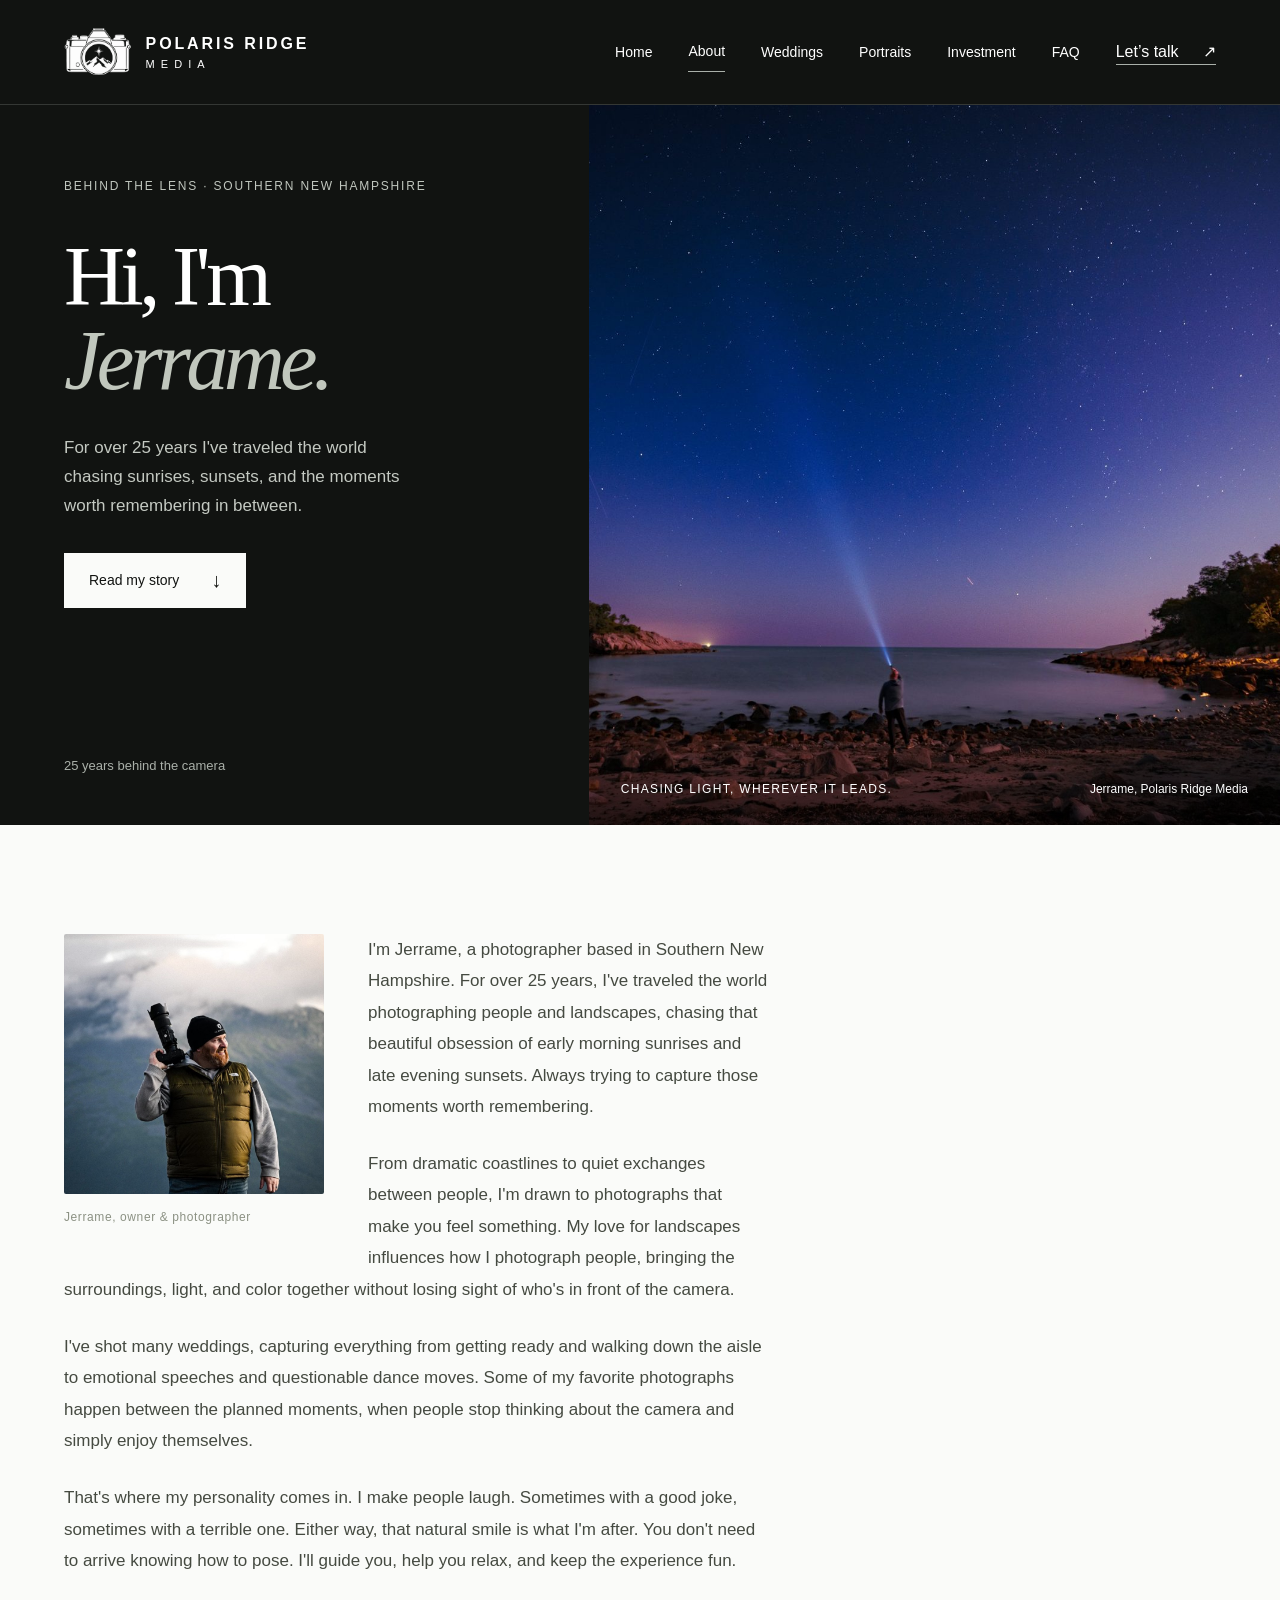
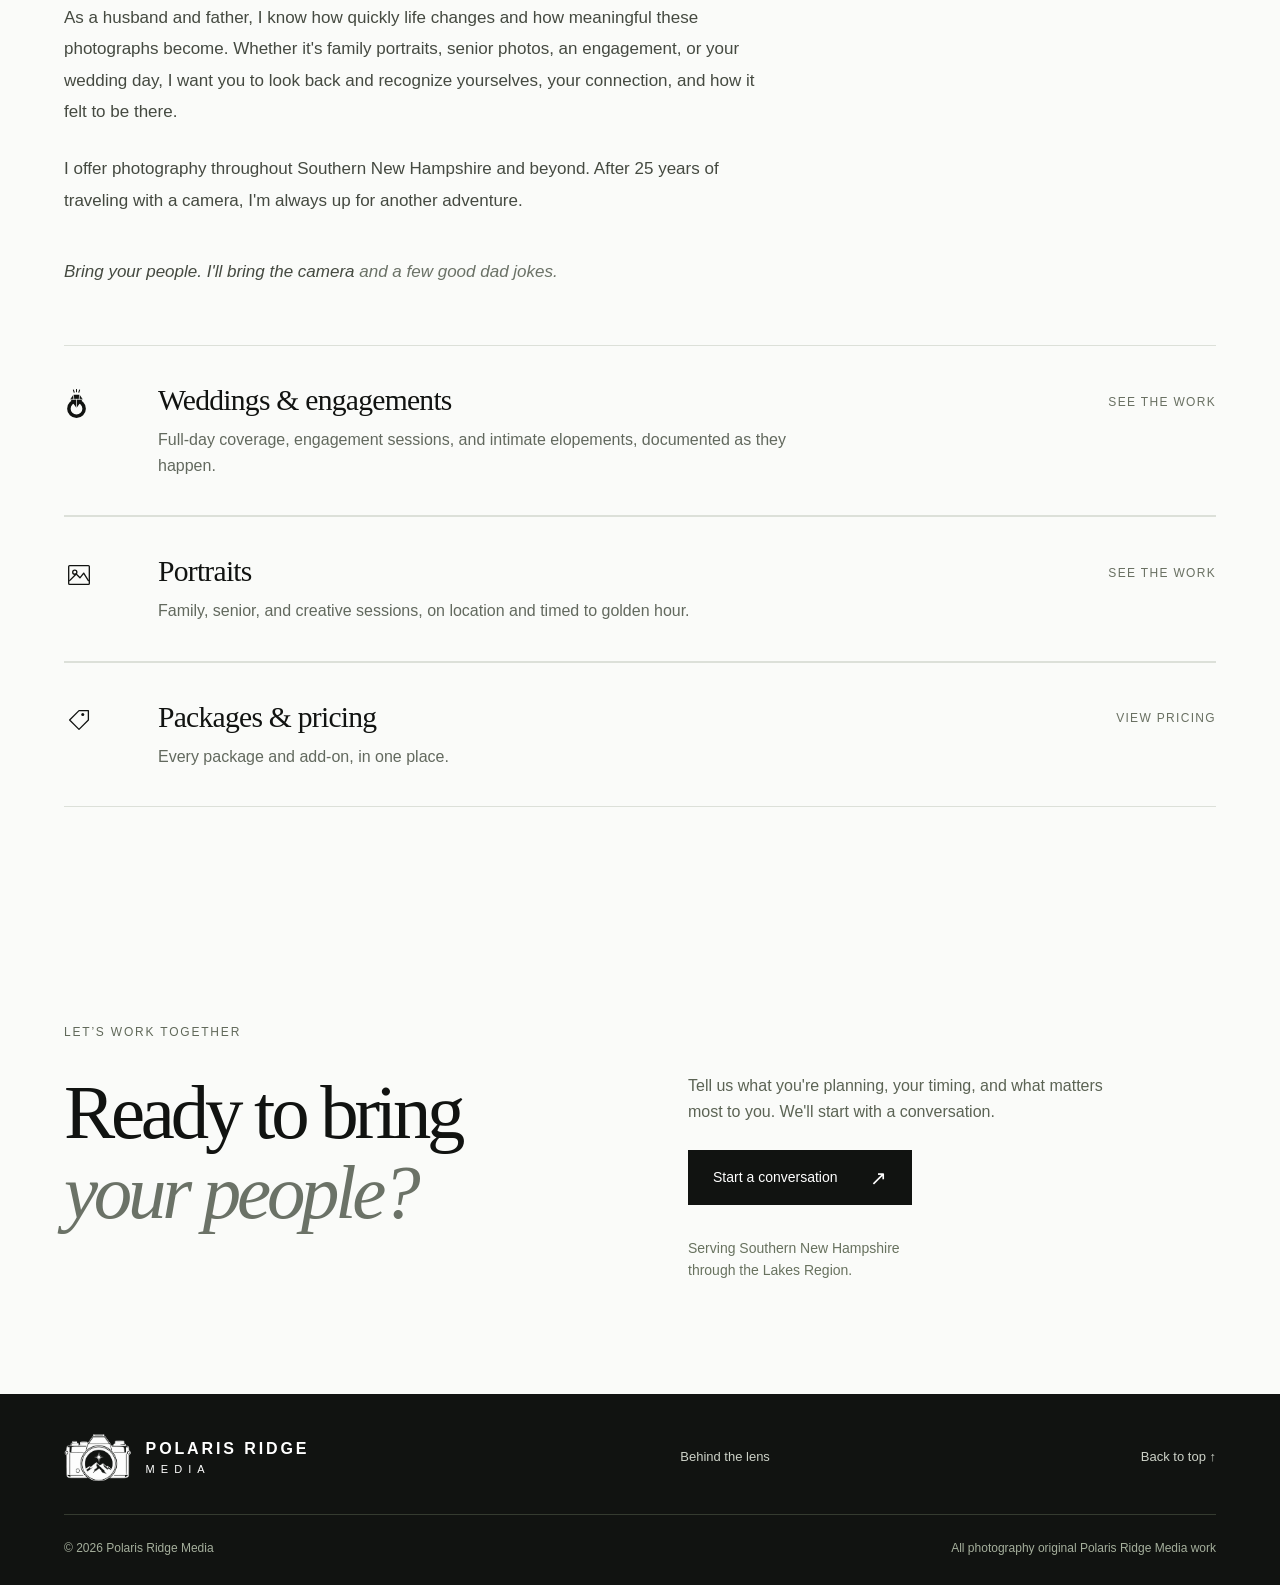
==== commit b0dc6df8: "Rename Family & Senior tab to Portraits, add Creative Portraits section - Rename the nav tab and pag" ====
--- a/about.html
+++ b/about.html
@@ -25,7 +25,7 @@
 <header class="header">
 <a class="brand" href="home.html" aria-label="Polaris Ridge Media home"><span class="camera-mark" aria-hidden="true"><img src="assets/brand-board.png" alt="" width="1145" height="1374"></span><span class="wordmark">POLARIS RIDGE<span>MEDIA</span></span></a>
 <div class="header-right">
-<nav class="page-nav" id="main-nav" aria-label="Main navigation"><a href="home.html">Home</a><a class="current" href="about.html">About</a><a href="weddings.html">Weddings</a><a href="family-senior.html">Family &amp; Senior</a><a href="investment.html">Investment</a><a href="faq.html">FAQ</a></nav>
+<nav class="page-nav" id="main-nav" aria-label="Main navigation"><a href="home.html">Home</a><a class="current" href="about.html">About</a><a href="weddings.html">Weddings</a><a href="family-senior.html">Portraits</a><a href="investment.html">Investment</a><a href="faq.html">FAQ</a></nav>
 <a class="nav-contact" href="contact.html">Let’s talk <span aria-hidden="true">↗</span></a>
 <button class="nav-toggle" id="nav-toggle" type="button" aria-expanded="false" aria-controls="main-nav" aria-label="Open menu"><span></span><span></span><span></span></button>
 </div>
@@ -50,7 +50,7 @@
 
 <section class="service-list service-list-icons content-width" aria-label="Explore the work">
 <a class="service-link" href="weddings.html"><article><span class="service-icon" aria-hidden="true"><svg class="service-icon-solid" viewBox="0 0 32 38" fill="currentColor"><path fill-rule="evenodd" d="M16 37a12 12 0 1 0 0-24 12 12 0 0 0 0 24Zm0-4.5a7.5 7.5 0 1 1 0-15 7.5 7.5 0 0 1 0 15Z"></path><path d="M12 7 L20 7 L24 13 L16 24 L8 13 Z"></path><g stroke="#fafbf9" stroke-width="0.9" stroke-linecap="round"><line x1="12" y1="7" x2="12.5" y2="13"></line><line x1="20" y1="7" x2="19.5" y2="13"></line><line x1="8" y1="13" x2="24" y2="13"></line><line x1="16" y1="13" x2="16" y2="24"></line></g><path d="M13 4 L12 1 M16 3.3 L16 0.3 M19 4 L20 1" stroke="currentColor" stroke-width="1.3" stroke-linecap="round" fill="none"></path></svg></span><div><h3>Weddings &amp; engagements</h3><p>Full-day coverage, engagement sessions, and intimate elopements, documented as they happen.</p></div><span class="service-type">SEE THE WORK</span></article></a>
-<a class="service-link" href="family-senior.html"><article><span class="service-icon" aria-hidden="true"><svg viewBox="0 0 32 32" fill="none" stroke="currentColor" stroke-width="1.4" stroke-linejoin="round" stroke-linecap="round"><rect x="5" y="6" width="22" height="20" rx="1"></rect><circle cx="11.5" cy="13" r="2.2"></circle><path d="M6 22 L13 15 L17 19 L21 14 L26 22"></path></svg></span><div><h3>Family &amp; senior portraits</h3><p>On-location sessions timed to golden hour, for families, seniors, and the people who matter to you.</p></div><span class="service-type">SEE THE WORK</span></article></a>
+<a class="service-link" href="family-senior.html"><article><span class="service-icon" aria-hidden="true"><svg viewBox="0 0 32 32" fill="none" stroke="currentColor" stroke-width="1.4" stroke-linejoin="round" stroke-linecap="round"><rect x="5" y="6" width="22" height="20" rx="1"></rect><circle cx="11.5" cy="13" r="2.2"></circle><path d="M6 22 L13 15 L17 19 L21 14 L26 22"></path></svg></span><div><h3>Portraits</h3><p>Family, senior, and creative sessions, on location and timed to golden hour.</p></div><span class="service-type">SEE THE WORK</span></article></a>
 <a class="service-link" href="investment.html"><article><span class="service-icon" aria-hidden="true"><svg viewBox="0 0 32 32" fill="none" stroke="currentColor" stroke-width="1.4" stroke-linejoin="round" stroke-linecap="round"><path d="M6 16 L16 6 L26 6 L26 16 L16 26 Z"></path><circle cx="20" cy="10" r="1.6" fill="currentColor" stroke="none"></circle></svg></span><div><h3>Packages &amp; pricing</h3><p>Every package and add-on, in one place.</p></div><span class="service-type">VIEW PRICING</span></article></a>
 </section>
 
--- a/styles.css
+++ b/styles.css
@@ -60,4 +60,4 @@
 .service-camera-mark img{position:absolute;width:56px;max-width:none;left:-9px;top:-4.5px;filter:brightness(0)}
 @media(max-width:700px){.service-list-icons .service-icon{width:30px}.service-list-icons .service-icon svg{width:24px;height:24px}.service-list-icons .service-icon svg.service-icon-solid{width:20px;height:24px}.service-camera-mark{width:30px;height:21px}.service-camera-mark img{width:44px;left:-7px;top:-3.5px}}
 .hero.hero-full{display:flex;position:relative;overflow:hidden}.hero-full .hero-image{position:absolute;inset:0;width:100%;height:100%;z-index:0}.hero-full .hero-image::after{content:'';position:absolute;inset:0;background:linear-gradient(90deg,rgba(17,19,17,.82) 0%,rgba(17,19,17,.56) 30%,rgba(17,19,17,.2) 58%,rgba(17,19,17,.04) 82%);z-index:1}.hero-full .hero-copy{position:relative;z-index:2;width:100%;display:flex;flex-direction:column;justify-content:center;align-items:flex-start;padding:4.5rem 3rem 6.5rem 4rem}.hero-full .hero-region{margin-top:1.75rem}@media(max-width:1000px){.hero-full .hero-copy{padding:3rem 2rem}}@media(max-width:700px){.hero.hero-full{min-height:620px}.hero-full .hero-image::after{background:linear-gradient(180deg,rgba(17,19,17,.84) 0%,rgba(17,19,17,.52) 45%,rgba(17,19,17,.28) 100%)}.hero-full .hero-copy{padding:3.5rem 1.5rem 7rem;justify-content:flex-start}.hero-full .hero-region{margin-top:1.5rem}}
-.about-body{position:relative}.about-side-photo{position:absolute;top:6.8rem;right:0;width:460px;margin:0}.about-side-photo img{width:100%;height:780px;object-fit:cover;border-radius:2px;display:block}@media(max-width:1300px){.about-side-photo{display:none}}
+.about-body{position:relative}.about-side-photo{position:absolute;top:6.8rem;right:0;width:572px;margin:0}.about-side-photo img{width:100%;height:954px;object-fit:cover;border-radius:2px;display:block}@media(max-width:1300px){.about-side-photo{display:none}}
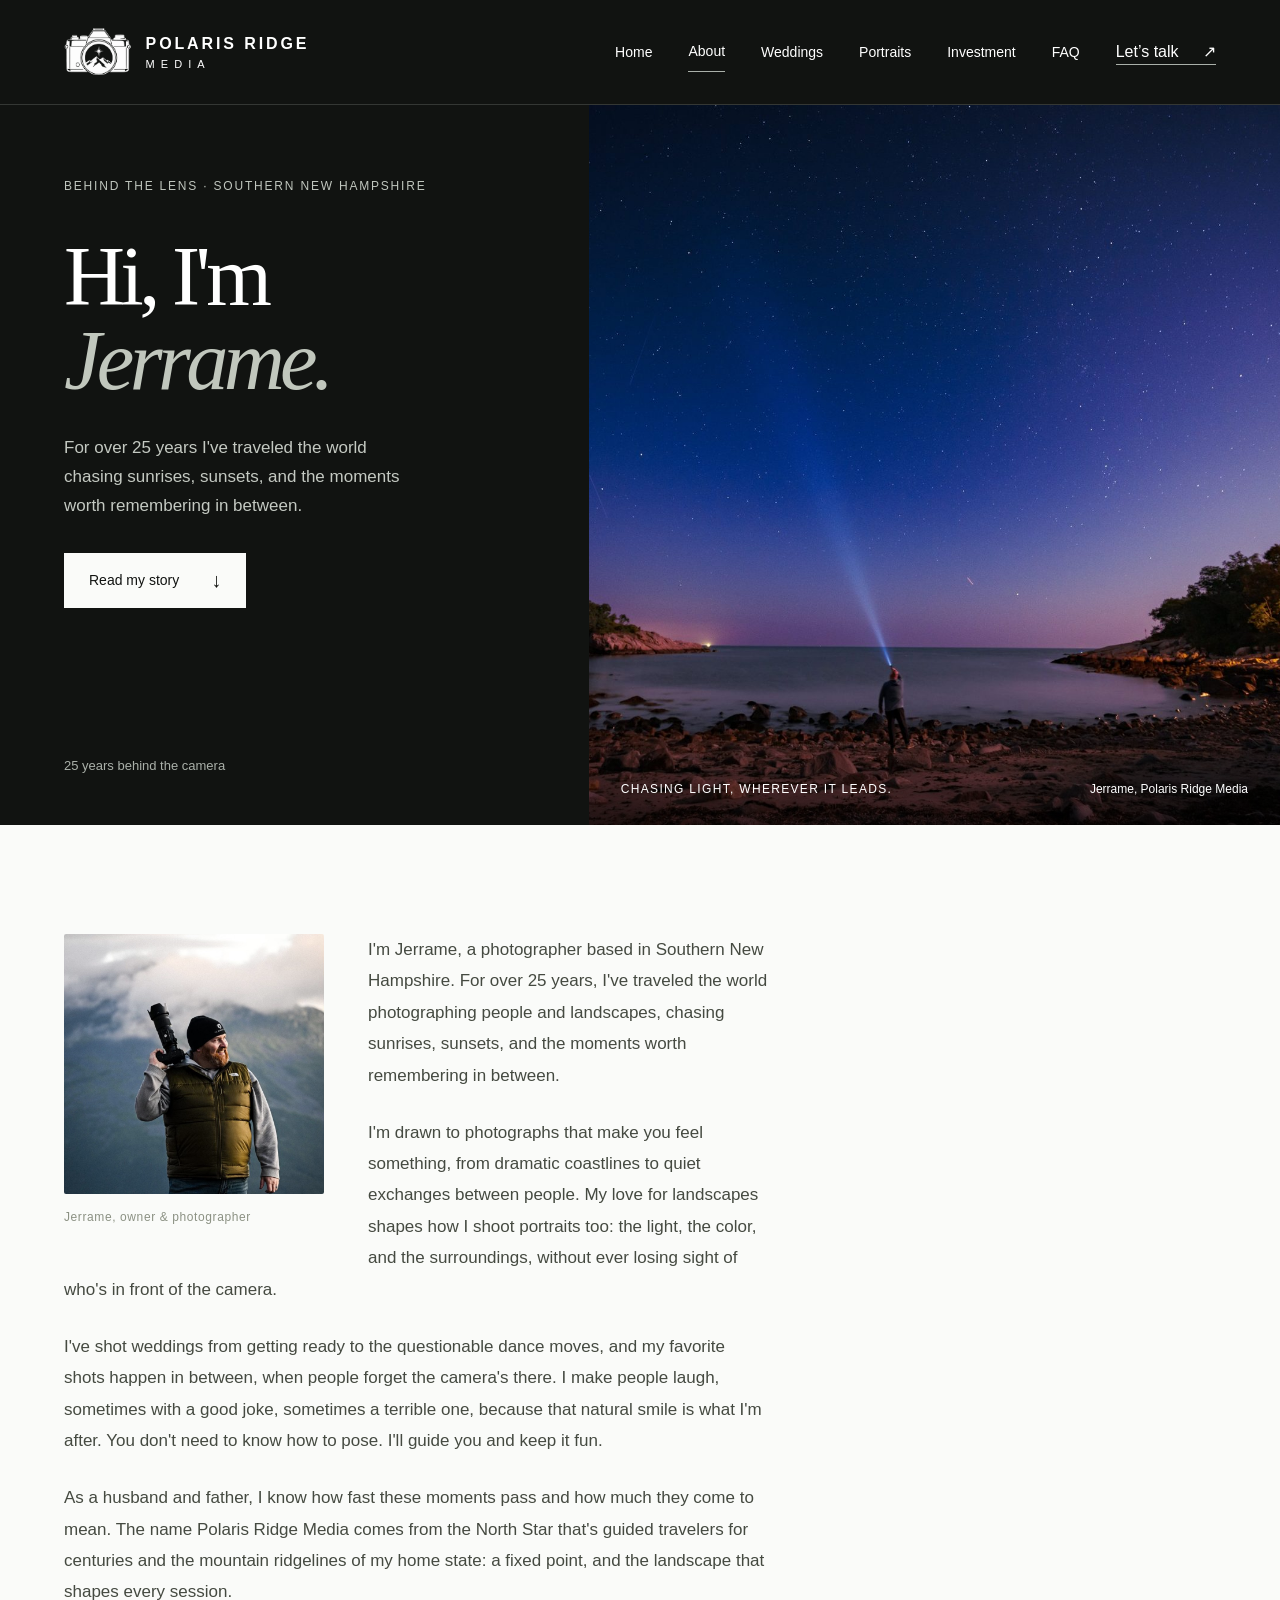
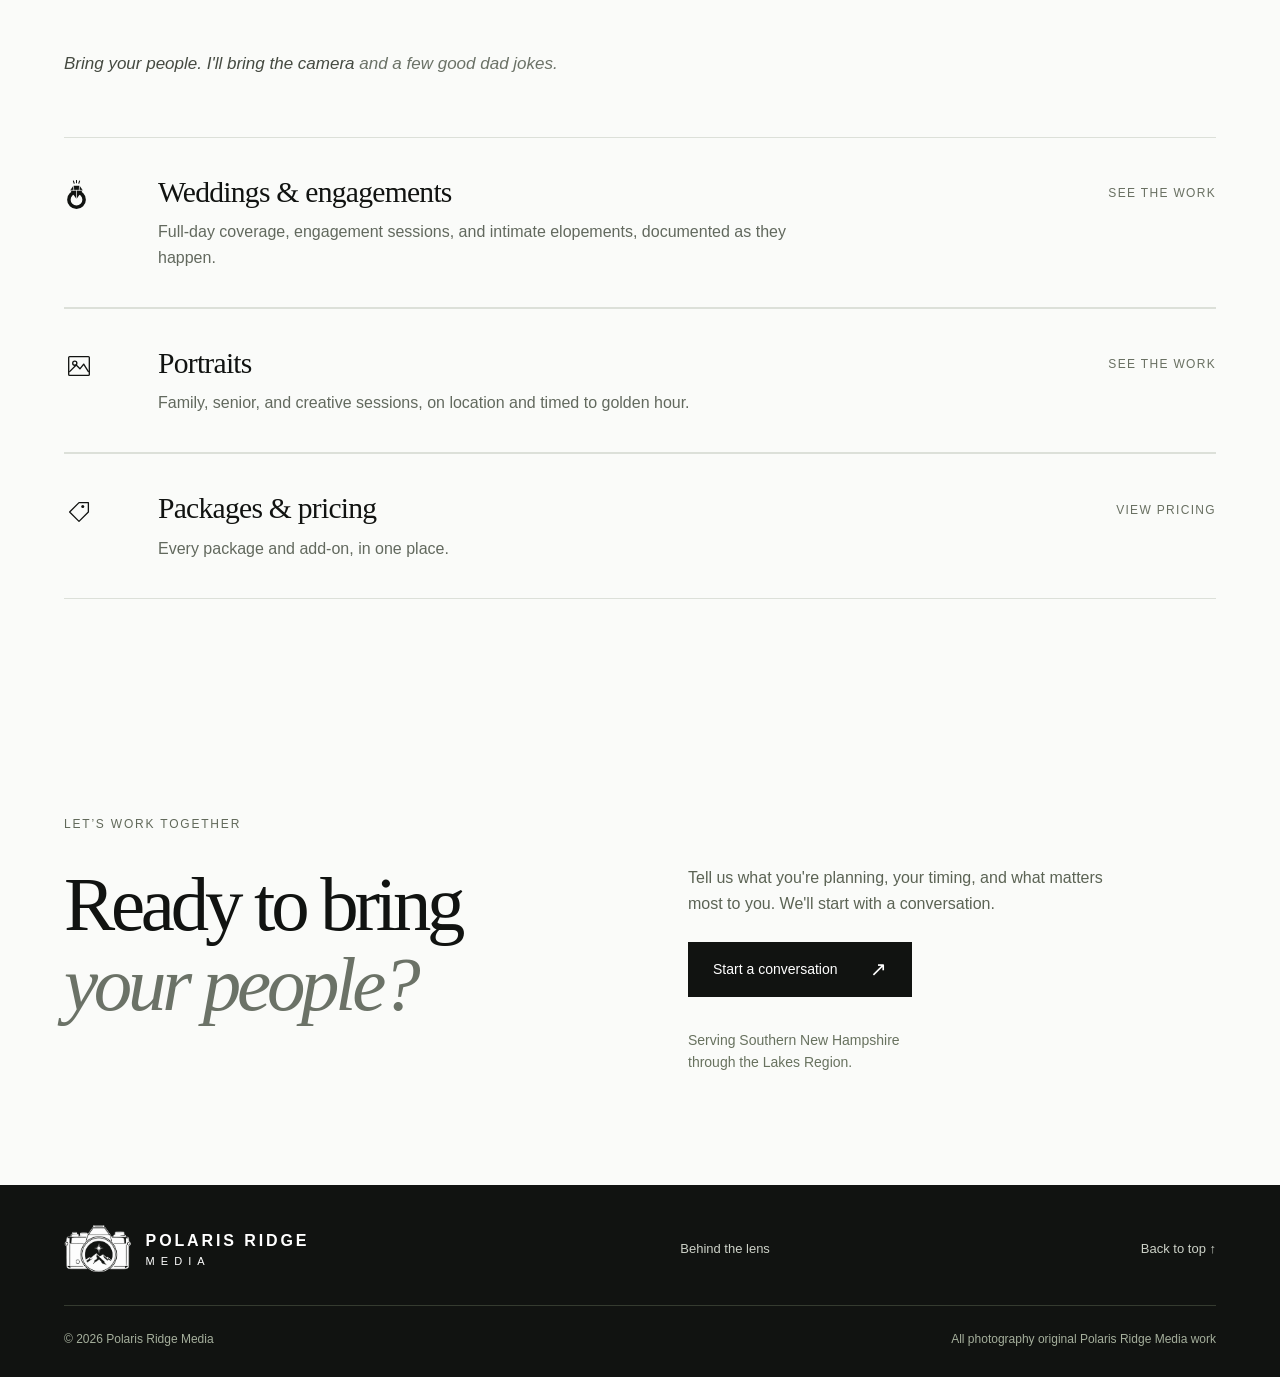
==== commit a5471ea2: "Shorten about page narrative and add company name origin Condense six paragraphs to four, and fold i" ====
--- a/about.html
+++ b/about.html
@@ -39,12 +39,10 @@
 <section class="about-body content-width" id="story">
 <figure class="about-side-photo"><img src="assets/about/lake-house-foliage.jpg" alt="Aerial view of a lake house tucked into brilliant fall foliage on the water's edge" loading="lazy"></figure>
 <figure class="about-portrait"><img src="assets/about/jerrame-portrait.jpg" alt="Jerrame holding his camera on a misty mountain summit" width="900" height="900"><figcaption>Jerrame, owner &amp; photographer</figcaption></figure>
-<p class="about-lede">I'm Jerrame, a photographer based in Southern New Hampshire. For over 25 years, I've traveled the world photographing people and landscapes, chasing that beautiful obsession of early morning sunrises and late evening sunsets. Always trying to capture those moments worth remembering.</p>
-<p>From dramatic coastlines to quiet exchanges between people, I'm drawn to photographs that make you feel something. My love for landscapes influences how I photograph people, bringing the surroundings, light, and color together without losing sight of who's in front of the camera.</p>
-<p>I've shot many weddings, capturing everything from getting ready and walking down the aisle to emotional speeches and questionable dance moves. Some of my favorite photographs happen between the planned moments, when people stop thinking about the camera and simply enjoy themselves.</p>
-<p>That's where my personality comes in. I make people laugh. Sometimes with a good joke, sometimes with a terrible one. Either way, that natural smile is what I'm after. You don't need to arrive knowing how to pose. I'll guide you, help you relax, and keep the experience fun.</p>
-<p>As a husband and father, I know how quickly life changes and how meaningful these photographs become. Whether it's family portraits, senior photos, an engagement, or your wedding day, I want you to look back and recognize yourselves, your connection, and how it felt to be there.</p>
-<p>I offer photography throughout Southern New Hampshire and beyond. After 25 years of traveling with a camera, I'm always up for another adventure.</p>
+<p class="about-lede">I'm Jerrame, a photographer based in Southern New Hampshire. For over 25 years, I've traveled the world photographing people and landscapes, chasing sunrises, sunsets, and the moments worth remembering in between.</p>
+<p>I'm drawn to photographs that make you feel something, from dramatic coastlines to quiet exchanges between people. My love for landscapes shapes how I shoot portraits too: the light, the color, and the surroundings, without ever losing sight of who's in front of the camera.</p>
+<p>I've shot weddings from getting ready to the questionable dance moves, and my favorite shots happen in between, when people forget the camera's there. I make people laugh, sometimes with a good joke, sometimes a terrible one, because that natural smile is what I'm after. You don't need to know how to pose. I'll guide you and keep it fun.</p>
+<p>As a husband and father, I know how fast these moments pass and how much they come to mean. The name Polaris Ridge Media comes from the North Star that's guided travelers for centuries and the mountain ridgelines of my home state: a fixed point, and the landscape that shapes every session.</p>
 <p class="about-closer">Bring your people. I'll bring the camera <span>and a few good dad jokes.</span></p>
 </section>
 
--- a/styles.css
+++ b/styles.css
@@ -3,6 +3,7 @@
 .gallery{column-count:3;column-gap:1.25rem;padding:0 4rem 6.5rem}
 .gallery figure{margin:0 0 1.25rem;break-inside:avoid}
 .gallery img{width:100%;display:block;border-radius:1px}
+.gallery figure.gallery-feature{column-span:all}
 @media(max-width:1000px){.gallery{column-count:2;padding:0 2rem 4rem}}
 @media(max-width:700px){.gallery{column-count:1;padding:0 1.5rem 3rem;gap:1rem}}
 .pricing{padding:6.5rem 0 6.5rem}.pricing>.eyebrow{color:#60665e;margin-bottom:1.25rem}.pricing h2{font-size:clamp(2.6rem,3.7vw,4rem);margin-bottom:1.5rem}.pricing h2 em{color:#6b7267}.pricing-intro{color:#5b6257;max-width:38rem;margin-bottom:3rem}.pricing-grid{display:grid;grid-template-columns:repeat(3,1fr);gap:1.5rem}.pricing-card{border:1px solid var(--rule);padding:2.5rem 2rem;display:flex;flex-direction:column;gap:1.1rem}.pricing-card h3{font-family:var(--serif);font-size:1.65rem;font-weight:400;letter-spacing:-.02em}.pricing-card .price-note{font-size:.8125rem;color:#737b6d;margin-top:-.6rem}.pricing-card ul{list-style:none;margin:0;padding:0;display:flex;flex-direction:column;gap:.65rem;color:#5b6257;font-size:.9375rem}.pricing-card ul li{padding-left:1.1rem;position:relative}.pricing-card ul li::before{content:'';position:absolute;left:0;top:.6em;width:.5rem;height:1px;background:#9aa68d}.pricing-card .button{margin-top:auto;align-self:flex-start}@media(max-width:1000px){.pricing{padding:4.5rem 0}.pricing-grid{grid-template-columns:1fr;gap:1.25rem}}
@@ -50,6 +51,7 @@
 .home-showcase{display:grid;grid-template-columns:1.6fr 1fr;gap:1.75rem;padding-bottom:6.5rem}
 .home-showcase figure{margin:0}
 .home-showcase img{width:100%;height:100%;object-fit:cover;display:block;border-radius:2px}
+.showcase-tall img{object-position:center top}
 .showcase-wide,.showcase-tall{height:560px}
 .home-showcase figcaption{margin-top:.9rem;font-size:.8125rem;letter-spacing:.03em;color:#60665e}
 @media(max-width:1000px){.home-showcase{grid-template-columns:1fr;gap:2.5rem}.showcase-wide,.showcase-tall{height:420px}}
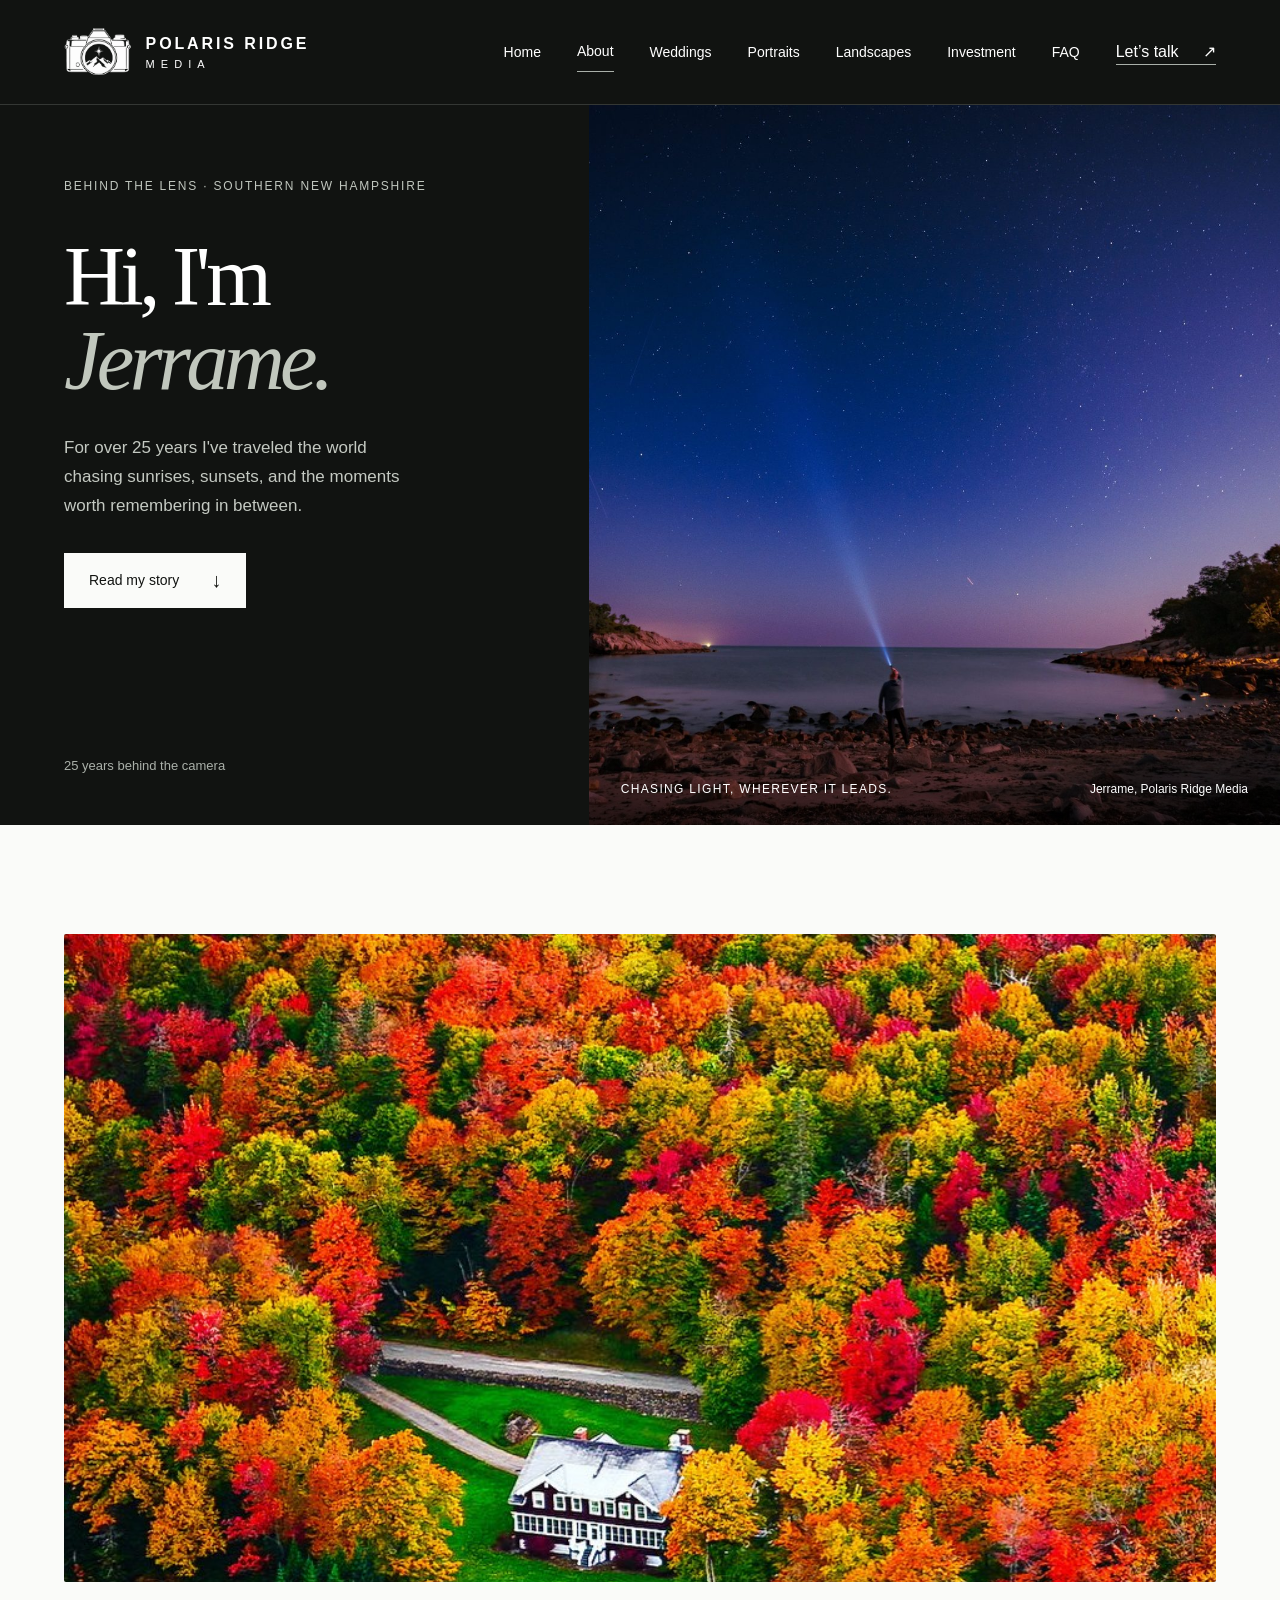
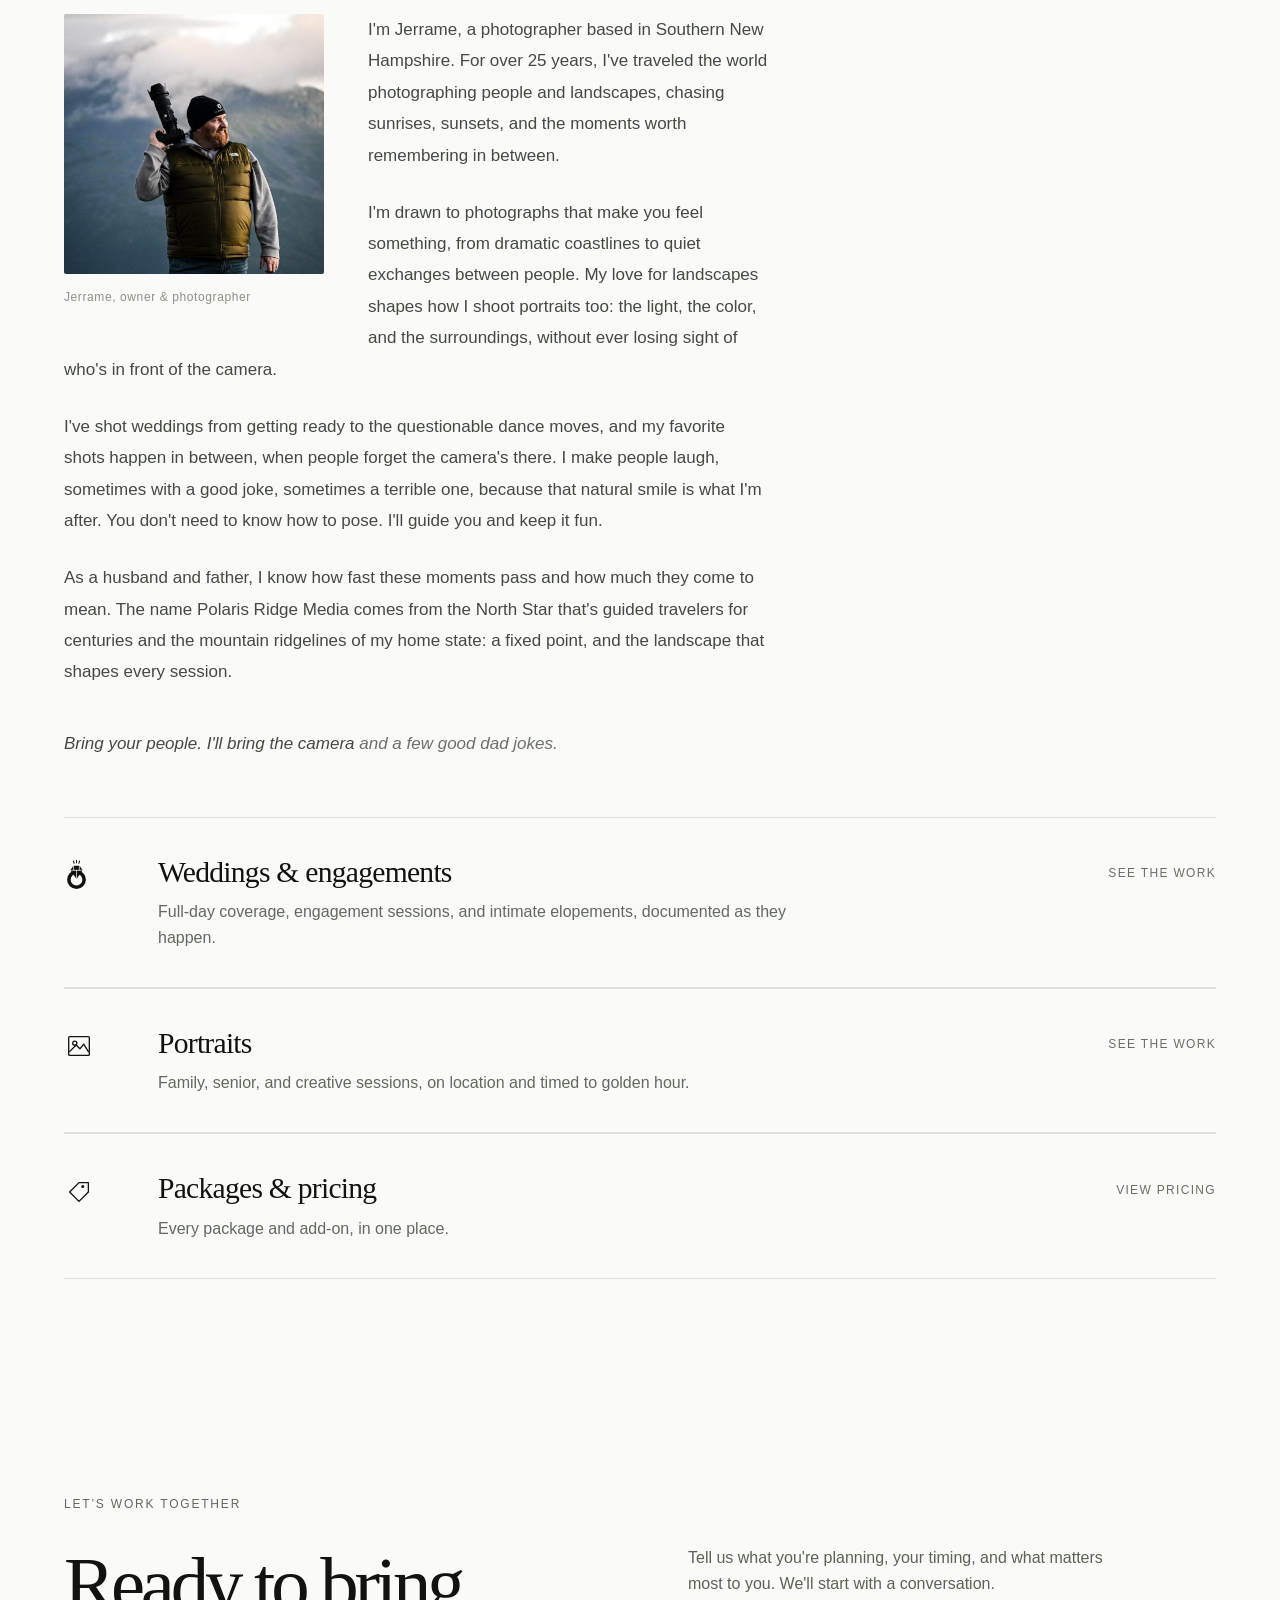
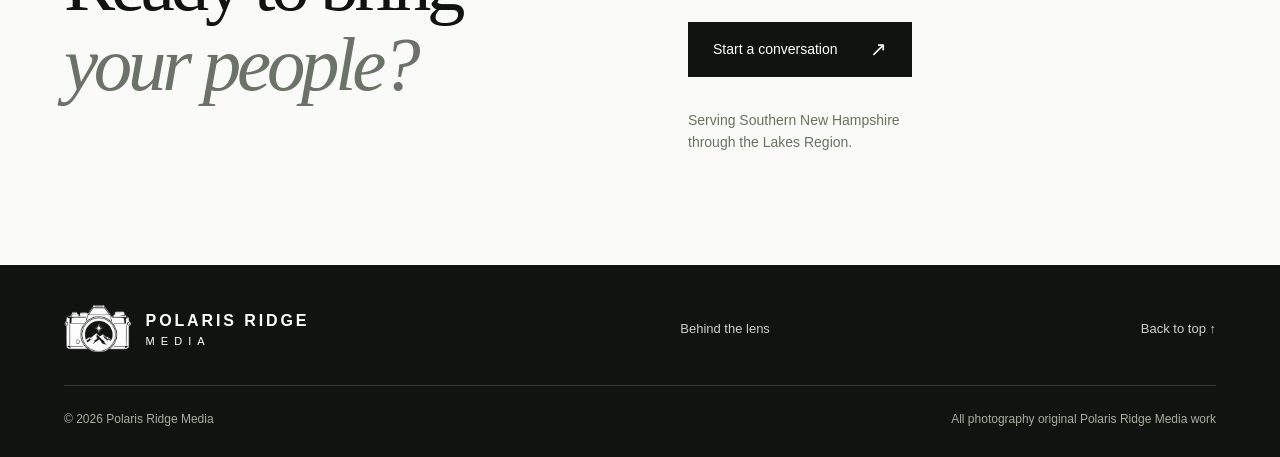
==== commit c55730b1: "Add Landscapes & Astrophotography page New page covering aurora, Milky Way, moonrises, mountains, wi" ====
--- a/about.html
+++ b/about.html
@@ -25,7 +25,7 @@
 <header class="header">
 <a class="brand" href="home.html" aria-label="Polaris Ridge Media home"><span class="camera-mark" aria-hidden="true"><img src="assets/brand-board.png" alt="" width="1145" height="1374"></span><span class="wordmark">POLARIS RIDGE<span>MEDIA</span></span></a>
 <div class="header-right">
-<nav class="page-nav" id="main-nav" aria-label="Main navigation"><a href="home.html">Home</a><a class="current" href="about.html">About</a><a href="weddings.html">Weddings</a><a href="family-senior.html">Portraits</a><a href="investment.html">Investment</a><a href="faq.html">FAQ</a></nav>
+<nav class="page-nav" id="main-nav" aria-label="Main navigation"><a href="home.html">Home</a><a class="current" href="about.html">About</a><a href="weddings.html">Weddings</a><a href="family-senior.html">Portraits</a><a href="landscapes.html">Landscapes</a><a href="investment.html">Investment</a><a href="faq.html">FAQ</a></nav>
 <a class="nav-contact" href="contact.html">Let’s talk <span aria-hidden="true">↗</span></a>
 <button class="nav-toggle" id="nav-toggle" type="button" aria-expanded="false" aria-controls="main-nav" aria-label="Open menu"><span></span><span></span><span></span></button>
 </div>
--- a/styles.css
+++ b/styles.css
@@ -2,10 +2,17 @@
 .page-nav>a.current{color:#fff;border-bottom:1px solid #aab0a9;padding-bottom:.5rem}
 .gallery{column-count:3;column-gap:1.25rem;padding:0 4rem 6.5rem}
 .gallery figure{margin:0 0 1.25rem;break-inside:avoid}
-.gallery img{width:100%;display:block;border-radius:1px}
-.gallery figure.gallery-feature{column-span:all}
-@media(max-width:1000px){.gallery{column-count:2;padding:0 2rem 4rem}}
-@media(max-width:700px){.gallery{column-count:1;padding:0 1.5rem 3rem;gap:1rem}}
+.gallery img{width:100%;display:block;border-radius:1px;cursor:zoom-in}
+.gallery-hero{margin:0 auto 2.5rem}
+.gallery-hero img{width:100%;height:46vw;max-height:620px;object-fit:cover;border-radius:1px;cursor:zoom-in}
+@media(max-width:1000px){.gallery{column-count:2;padding:0 2rem 4rem}.gallery-hero{margin-bottom:2rem}.gallery-hero img{height:52vw}}
+@media(max-width:700px){.gallery{display:grid;grid-template-columns:1fr 1fr;column-count:initial;column-gap:.6rem;row-gap:.6rem;padding:0 1rem 2.5rem}.gallery figure{margin:0}.gallery-hero{margin-bottom:1.25rem}.gallery-hero img{height:62vw;max-height:420px}}
+.lightbox-overlay{display:none;position:fixed;inset:0;background:rgba(10,11,10,.94);z-index:999;align-items:center;justify-content:center;padding:3rem 1.25rem}
+.lightbox-overlay.is-open{display:flex}
+.lightbox-overlay img{max-width:100%;max-height:100%;object-fit:contain;border-radius:2px;display:block}
+.lightbox-close{position:absolute;top:1.25rem;right:1.25rem;width:2.75rem;height:2.75rem;border:none;border-radius:50%;background:rgba(255,255,255,.12);color:#fafbf9;font-size:1.75rem;line-height:1;cursor:pointer}
+.lightbox-close:hover{background:rgba(255,255,255,.22)}
+@media(max-width:700px){.lightbox-overlay{padding:4.5rem 1rem 2rem}.lightbox-close{top:.75rem;right:.75rem}}
 .pricing{padding:6.5rem 0 6.5rem}.pricing>.eyebrow{color:#60665e;margin-bottom:1.25rem}.pricing h2{font-size:clamp(2.6rem,3.7vw,4rem);margin-bottom:1.5rem}.pricing h2 em{color:#6b7267}.pricing-intro{color:#5b6257;max-width:38rem;margin-bottom:3rem}.pricing-grid{display:grid;grid-template-columns:repeat(3,1fr);gap:1.5rem}.pricing-card{border:1px solid var(--rule);padding:2.5rem 2rem;display:flex;flex-direction:column;gap:1.1rem}.pricing-card h3{font-family:var(--serif);font-size:1.65rem;font-weight:400;letter-spacing:-.02em}.pricing-card .price-note{font-size:.8125rem;color:#737b6d;margin-top:-.6rem}.pricing-card ul{list-style:none;margin:0;padding:0;display:flex;flex-direction:column;gap:.65rem;color:#5b6257;font-size:.9375rem}.pricing-card ul li{padding-left:1.1rem;position:relative}.pricing-card ul li::before{content:'';position:absolute;left:0;top:.6em;width:.5rem;height:1px;background:#9aa68d}.pricing-card .button{margin-top:auto;align-self:flex-start}@media(max-width:1000px){.pricing{padding:4.5rem 0}.pricing-grid{grid-template-columns:1fr;gap:1.25rem}}
 .pricing-card{position:relative}.pricing-card.featured{border-color:var(--ink);background:#f4f5f0}.pricing-card .badge{position:absolute;top:-.8rem;left:2rem;font-size:.6875rem;letter-spacing:.1em;text-transform:uppercase;color:#fff;background:var(--ink);padding:.35rem .7rem}.price-figure{font-family:var(--serif);font-size:2.1rem;margin:.2rem 0 0;line-height:1.1}.price-figure span{font-size:.8125rem;font-family:var(--sans);color:#737b6d;display:block;margin-top:.2rem}.price-figure-alt{font-size:1.4rem;color:#4b5146}.pricing-subhead{font-family:var(--serif);font-size:1.85rem;font-weight:400;margin:4rem 0 1.25rem;padding-top:3rem;border-top:1px solid var(--rule)}.pricing-subhead-first{margin-top:3rem;padding-top:0;border-top:none}.pricing-note{color:#5b6257;font-size:.9375rem;max-width:42rem;margin-top:1.5rem}.addon-list{display:grid;gap:0;margin:0}.addon-list>div{display:grid;grid-template-columns:16rem 1fr;gap:1.5rem;padding:1.1rem 0;border-top:1px solid var(--rule)}.addon-list>div:last-child{border-bottom:1px solid var(--rule)}.addon-list dt{font-weight:500;color:var(--ink)}.addon-list dd{margin:0;color:#5b6257}@media(max-width:1000px){.pricing-subhead{margin-top:3rem;padding-top:2.5rem}.addon-list>div{grid-template-columns:1fr;gap:.3rem}}
 .page-head{padding:7.5rem 0 3.5rem}.page-head .eyebrow{color:#60665e;margin-bottom:1.5rem}.page-head h1{font-family:var(--serif);font-weight:400;font-size:clamp(3rem,5vw,5rem);letter-spacing:-.03em;line-height:1.03;margin-bottom:1.5rem}.page-head h1 em{color:#6b7267}.page-head p{color:#5b6257;max-width:40rem;font-size:1.0625rem;line-height:1.7}.page-head p a{border-bottom:1px solid #9aa68d}.page-head p a:hover{color:#617452}.faq-section{padding-bottom:6.5rem}.faq-item{padding:2.4rem 0;border-top:1px solid var(--rule)}.faq-item:last-child{border-bottom:1px solid var(--rule)}.faq-item h3{font-family:var(--serif);font-size:1.65rem;font-weight:400;margin-bottom:.9rem;letter-spacing:-.02em}.faq-item p{color:#5b6257;max-width:46rem;line-height:1.75}.faq-item p+p{margin-top:1rem}.booking-box{border:1px solid var(--rule);padding:3rem;margin:5rem 0 0}.booking-box h3{font-family:var(--serif);font-size:1.85rem;font-weight:400;margin-bottom:1.6rem;letter-spacing:-.02em}.booking-box ul{list-style:none;margin:0 0 1.6rem;padding:0;display:flex;flex-direction:column;gap:.95rem;color:#5b6257;font-size:.9375rem;max-width:42rem}.booking-box ul strong{color:var(--ink);font-weight:500}.booking-box .faq-link{display:inline-block;font-size:.9375rem;border-bottom:1px solid #9aa68d}.booking-box .faq-link:hover{color:#617452}@media(max-width:1000px){.page-head{padding:5.5rem 0 2.5rem}.booking-box{padding:2.25rem 1.75rem;margin-top:3.5rem}}
@@ -62,4 +69,4 @@
 .service-camera-mark img{position:absolute;width:56px;max-width:none;left:-9px;top:-4.5px;filter:brightness(0)}
 @media(max-width:700px){.service-list-icons .service-icon{width:30px}.service-list-icons .service-icon svg{width:24px;height:24px}.service-list-icons .service-icon svg.service-icon-solid{width:20px;height:24px}.service-camera-mark{width:30px;height:21px}.service-camera-mark img{width:44px;left:-7px;top:-3.5px}}
 .hero.hero-full{display:flex;position:relative;overflow:hidden}.hero-full .hero-image{position:absolute;inset:0;width:100%;height:100%;z-index:0}.hero-full .hero-image::after{content:'';position:absolute;inset:0;background:linear-gradient(90deg,rgba(17,19,17,.82) 0%,rgba(17,19,17,.56) 30%,rgba(17,19,17,.2) 58%,rgba(17,19,17,.04) 82%);z-index:1}.hero-full .hero-copy{position:relative;z-index:2;width:100%;display:flex;flex-direction:column;justify-content:center;align-items:flex-start;padding:4.5rem 3rem 6.5rem 4rem}.hero-full .hero-region{margin-top:1.75rem}@media(max-width:1000px){.hero-full .hero-copy{padding:3rem 2rem}}@media(max-width:700px){.hero.hero-full{min-height:620px}.hero-full .hero-image::after{background:linear-gradient(180deg,rgba(17,19,17,.84) 0%,rgba(17,19,17,.52) 45%,rgba(17,19,17,.28) 100%)}.hero-full .hero-copy{padding:3.5rem 1.5rem 7rem;justify-content:flex-start}.hero-full .hero-region{margin-top:1.5rem}}
-.about-body{position:relative}.about-side-photo{position:absolute;top:6.8rem;right:0;width:572px;margin:0}.about-side-photo img{width:100%;height:954px;object-fit:cover;border-radius:2px;display:block}@media(max-width:1300px){.about-side-photo{display:none}}
+.about-side-photo{width:100%;margin:0 0 2rem;aspect-ratio:16/9}.about-side-photo img{width:100%;height:100%;object-fit:cover;border-radius:2px;display:block}@media(min-width:1300px){.about-side-photo{float:right;width:572px;aspect-ratio:3/4;margin:0 0 1.5rem 3rem}}
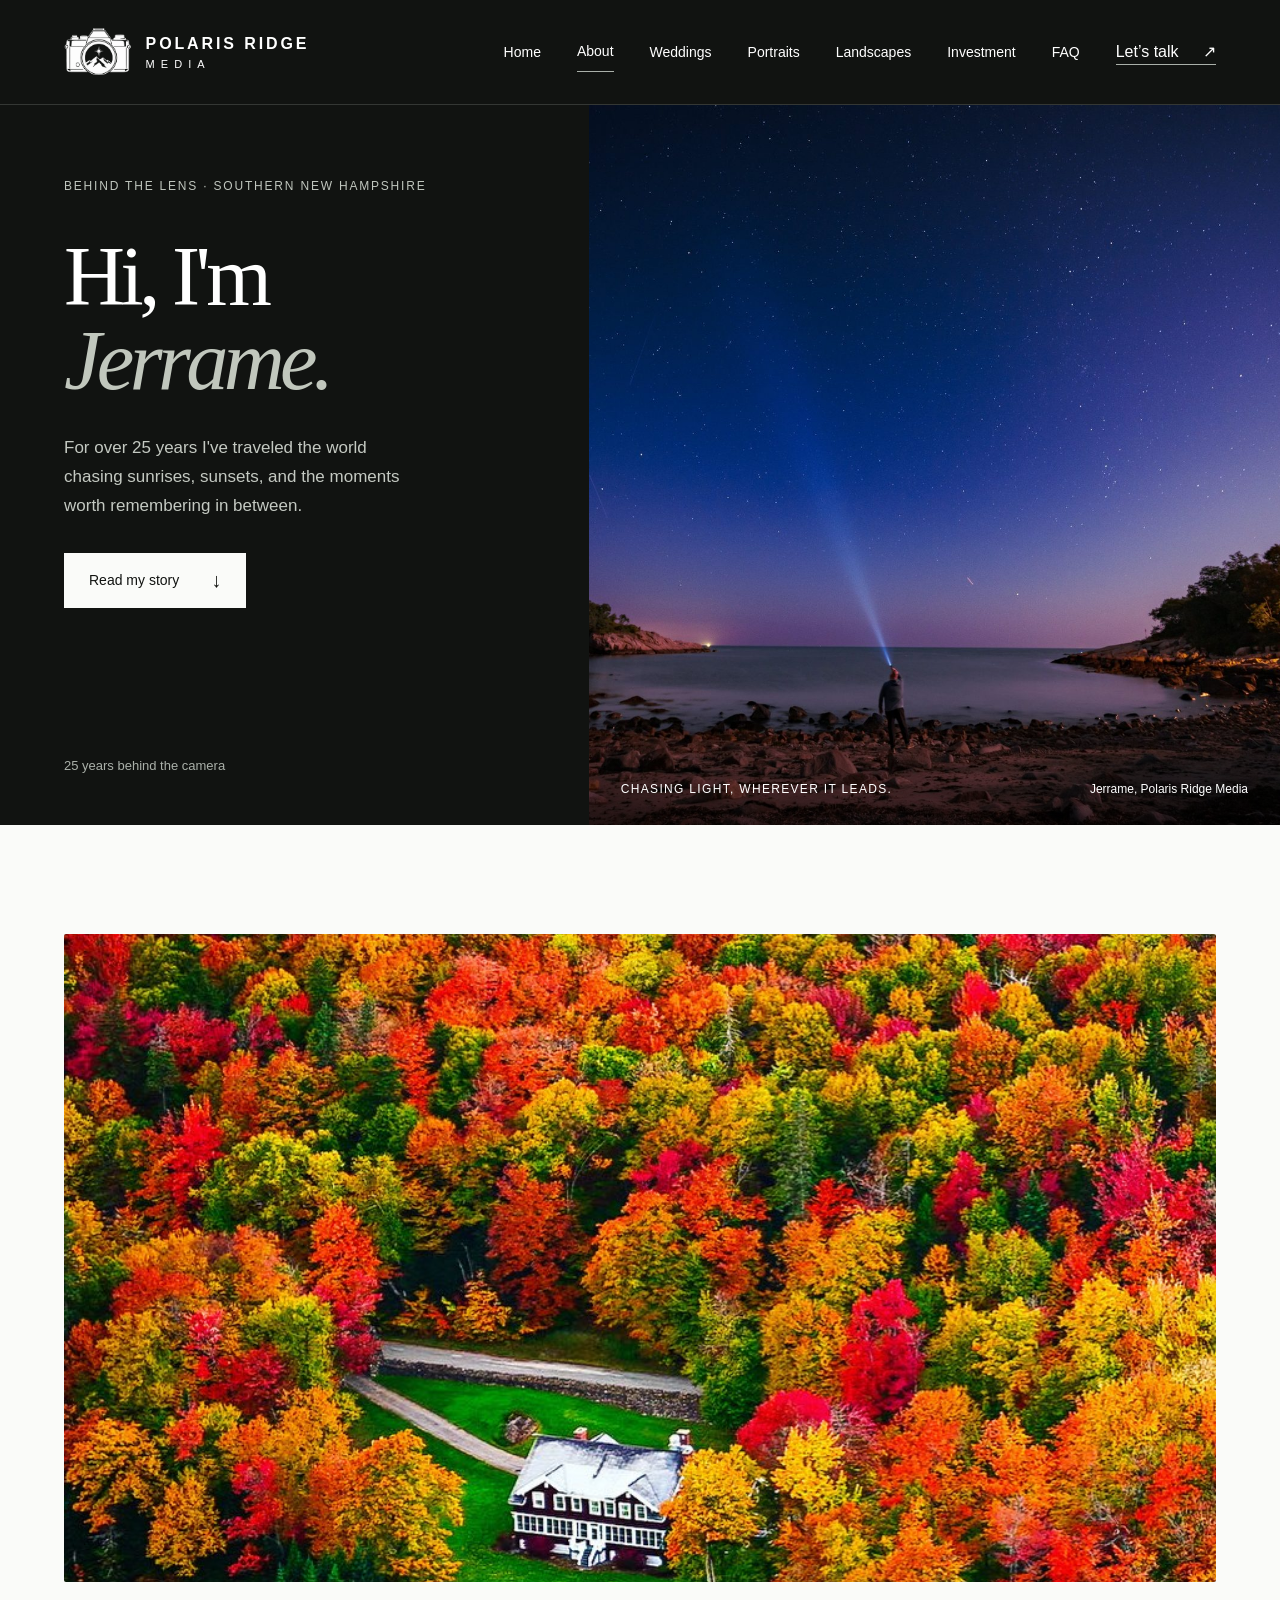
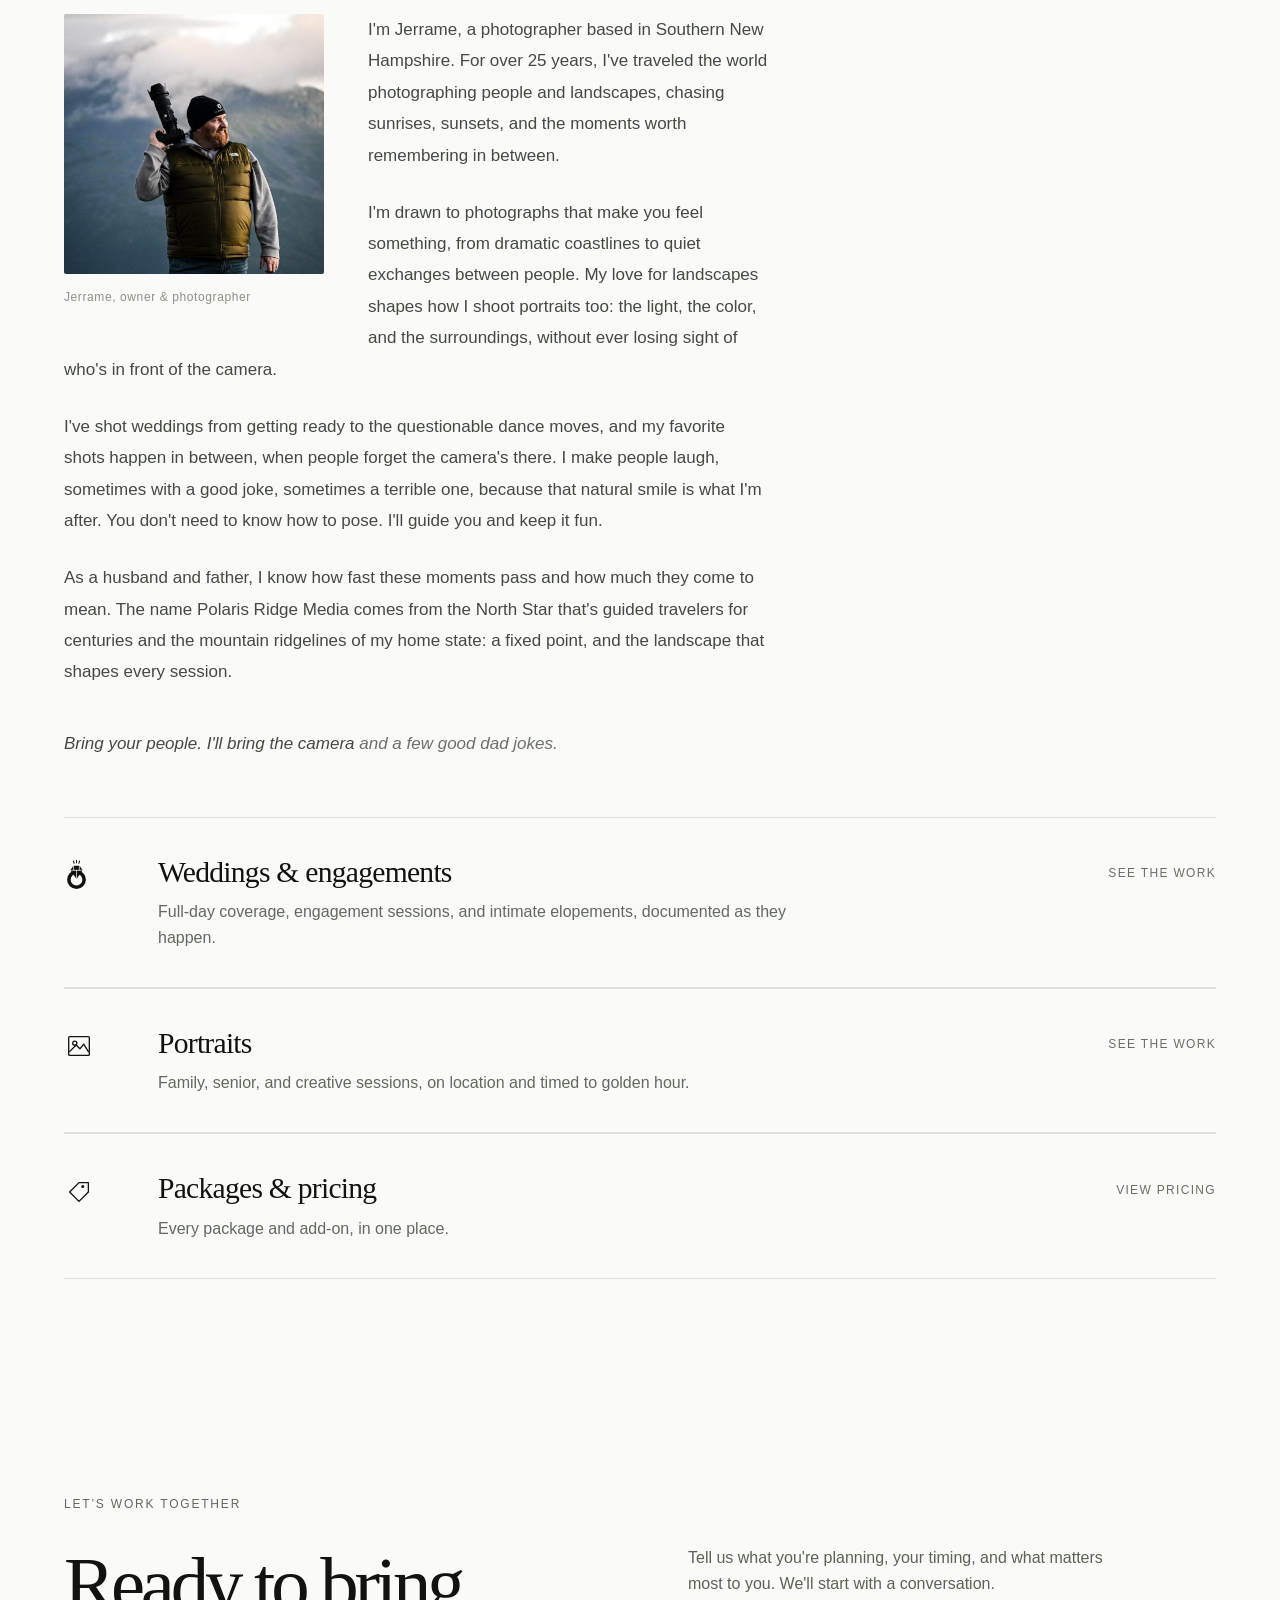
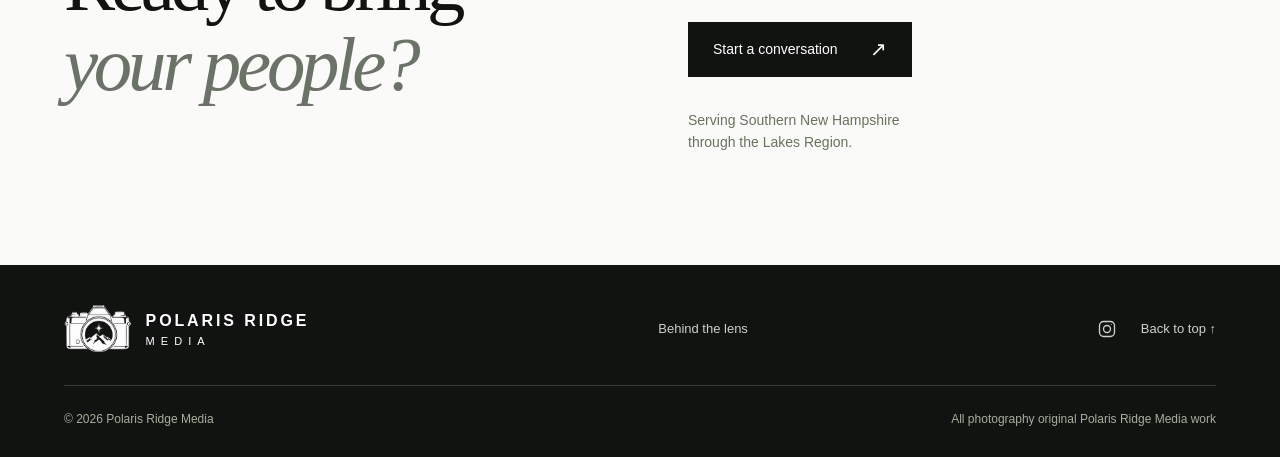
==== commit 7b402056: "Add Instagram icon link to footer, site-wide Links the camera-mark footer icon row to https://www.in" ====
--- a/about.html
+++ b/about.html
@@ -38,12 +38,14 @@
 
 <section class="about-body content-width" id="story">
 <figure class="about-side-photo"><img src="assets/about/lake-house-foliage.jpg" alt="Aerial view of a lake house tucked into brilliant fall foliage on the water's edge" loading="lazy"></figure>
+<div class="about-text">
 <figure class="about-portrait"><img src="assets/about/jerrame-portrait.jpg" alt="Jerrame holding his camera on a misty mountain summit" width="900" height="900"><figcaption>Jerrame, owner &amp; photographer</figcaption></figure>
 <p class="about-lede">I'm Jerrame, a photographer based in Southern New Hampshire. For over 25 years, I've traveled the world photographing people and landscapes, chasing sunrises, sunsets, and the moments worth remembering in between.</p>
 <p>I'm drawn to photographs that make you feel something, from dramatic coastlines to quiet exchanges between people. My love for landscapes shapes how I shoot portraits too: the light, the color, and the surroundings, without ever losing sight of who's in front of the camera.</p>
 <p>I've shot weddings from getting ready to the questionable dance moves, and my favorite shots happen in between, when people forget the camera's there. I make people laugh, sometimes with a good joke, sometimes a terrible one, because that natural smile is what I'm after. You don't need to know how to pose. I'll guide you and keep it fun.</p>
 <p>As a husband and father, I know how fast these moments pass and how much they come to mean. The name Polaris Ridge Media comes from the North Star that's guided travelers for centuries and the mountain ridgelines of my home state: a fixed point, and the landscape that shapes every session.</p>
 <p class="about-closer">Bring your people. I'll bring the camera <span>and a few good dad jokes.</span></p>
+</div>
 </section>
 
 <section class="service-list service-list-icons content-width" aria-label="Explore the work">
@@ -54,6 +56,6 @@
 
 <section class="contact content-width" id="contact"><p class="eyebrow">LET’S WORK TOGETHER</p><h2>Ready to bring<br><em>your people?</em></h2><div class="contact-detail"><p>Tell us what you're planning, your timing, and what matters most to you. We'll start with a conversation.</p><a class="button button-dark" href="contact.html">Start a conversation <span aria-hidden="true">↗</span></a><p class="contact-region">Serving Southern New Hampshire<br>through the Lakes Region.</p></div></section>
 </main>
-<footer><div class="footer-top content-width"><a class="brand" href="home.html" aria-label="Back to top"><span class="camera-mark" aria-hidden="true"><img src="assets/brand-board.png" alt="" width="1145" height="1374"></span><span class="wordmark">POLARIS RIDGE<span>MEDIA</span></span></a><p>Behind the lens</p><a href="#top">Back to top ↑</a></div><div class="footer-bottom content-width"><span>© 2026 Polaris Ridge Media</span><span>All photography original Polaris Ridge Media work</span></div></footer>
+<footer><div class="footer-top content-width"><a class="brand" href="home.html" aria-label="Back to top"><span class="camera-mark" aria-hidden="true"><img src="assets/brand-board.png" alt="" width="1145" height="1374"></span><span class="wordmark">POLARIS RIDGE<span>MEDIA</span></span></a><p>Behind the lens</p><div class="footer-links"><a class="footer-social" href="https://www.instagram.com/polarisridgemedia/" target="_blank" rel="noopener" aria-label="Polaris Ridge Media on Instagram"><svg viewBox="0 0 24 24" fill="none" stroke="currentColor" stroke-width="1.6" stroke-linecap="round" stroke-linejoin="round"><rect x="3" y="3" width="18" height="18" rx="5"></rect><circle cx="12" cy="12" r="4.2"></circle><circle cx="17.3" cy="6.7" r="0.6" fill="currentColor" stroke="none"></circle></svg></a><a href="#top">Back to top ↑</a></div></div><div class="footer-bottom content-width"><span>© 2026 Polaris Ridge Media</span><span>All photography original Polaris Ridge Media work</span></div></footer>
 <script src="nav.js" defer></script>
 </body></html>
--- a/styles.css
+++ b/styles.css
@@ -1,4 +1,4 @@
-:root{--ink:#111311;--paper:#fafbf9;--muted:#aab0a9;--rule:#dce0d9;--serif:Georgia,'Times New Roman',serif;--sans:'Helvetica Neue',Helvetica,Arial,sans-serif;color-scheme:light}*{box-sizing:border-box}html{scroll-behavior:smooth;scroll-padding-top:2rem}body{margin:0;background:var(--paper);color:var(--ink);font-family:var(--sans);font-size:1rem;line-height:1.6}a{color:inherit;text-decoration:none}button,a,summary{-webkit-tap-highlight-color:transparent}a:focus-visible,summary:focus-visible{outline:2px solid currentColor;outline-offset:7px}img{display:block;max-width:100%;height:auto}h1,h2,h3,p,figure{margin:0}h1,h2{font-family:var(--serif);font-weight:400;letter-spacing:-.055em;line-height:1.04}em{font-weight:400}p{max-width:42rem}.content-width{width:calc(100% - 8rem);max-width:1320px;margin-inline:auto}.eyebrow{font-size:.75rem;font-weight:500;letter-spacing:.15em;line-height:1.5}.header{position:relative;min-height:105px;padding:1.4rem 4rem;display:flex;align-items:center;justify-content:space-between;gap:2rem;background:var(--ink);color:white;border-bottom:1px solid #343734}.brand{display:inline-flex;align-items:center;gap:.85rem;flex-shrink:0}.camera-mark{display:block;position:relative;overflow:hidden;width:68px;height:48px}.camera-mark img{position:absolute;width:100px;max-width:none;left:-16px;top:-8px;filter:brightness(0) invert(1)}.wordmark{font-size:1rem;letter-spacing:.18em;font-weight:600;line-height:1.5}.wordmark span{display:block;font-size:.6875rem;letter-spacing:.55em;font-weight:400}.header nav{display:flex;align-items:center;gap:2.25rem;font-size:.875rem}.header nav>a{padding:.5rem 0}.header nav>a:hover{color:#bec5bc}.header .nav-contact{border-bottom:1px solid #aab0a9}.nav-contact span{margin-left:1.25rem}.hero{display:grid;grid-template-columns:46% 54%;background:var(--ink);color:white;min-height:720px}.hero-copy{padding:4.5rem 3rem 3rem 4rem;display:flex;align-items:flex-start;flex-direction:column}.hero .eyebrow{color:#c0c6be;margin-bottom:2.5rem}.hero h1{font-size:clamp(4.5rem,6.6vw,7.3rem);line-height:.99;margin-bottom:2rem}.hero h1 em{color:#c1c7bd}.hero-description{font-size:1.0625rem;color:#c4c9c2;max-width:21rem;margin-bottom:2rem;line-height:1.7}.button{display:inline-flex;align-items:center;justify-content:space-between;gap:2rem;min-height:54px;padding:.95rem 1.5rem;font-size:.875rem;font-weight:500;border:1px solid transparent;transition:background .2s,color .2s}.button-light{background:var(--paper);color:var(--ink)}.button-light:hover{background:#dce2d7}.button-dark{background:var(--ink);color:#fff}.button-dark:hover{background:#384034}.button span{font-size:1.25rem;line-height:1}.hero-region{font-size:.8125rem;color:#aab0a9;margin-top:auto;padding-top:2.5rem}.hero-image{position:relative;min-width:0;overflow:hidden}.hero-image>img,.hero-image>video{position:absolute;inset:0;width:100%;height:100%;object-fit:cover;object-position:52% center}.hero-image figcaption{position:absolute;bottom:0;left:0;right:0;background:linear-gradient(transparent,rgba(0,0,0,.65));padding:4rem 2rem 1.6rem;display:flex;justify-content:space-between;align-items:end;gap:1rem;font-size:.75rem;letter-spacing:.11em;color:#fff}.hero-image figcaption span{font-size:.75rem;letter-spacing:0;text-align:right;max-width:13rem}.intro{padding-top:6.8rem;padding-bottom:3.5rem;display:grid;grid-template-columns:1.2fr 1fr;gap:2rem 5rem}.intro>.eyebrow{grid-column:1/-1;color:#60665e}.intro h2{font-size:clamp(2.8rem,4vw,4.5rem)}.intro h2 em{color:#6b7267}.intro>p:last-child{align-self:end;color:#5b6257;max-width:30rem}.service-list{padding-bottom:6.5rem}.service-list article{display:grid;grid-template-columns:70px 1fr 160px;gap:1.5rem;padding:2.3rem 0;border-top:1px solid var(--rule);align-items:start}.service-list article:last-child{border-bottom:1px solid var(--rule)}.service-list a{transition:background .2s}.service-list a:hover{background:#f1f3ee}.number{font-size:.875rem;color:#737b6d;padding-top:.4rem}.service-list h3{font-family:var(--serif);font-size:1.85rem;font-weight:400;letter-spacing:-.025em;margin-bottom:.55rem;line-height:1.2}.service-list p{color:#62695e;font-size:1rem;max-width:42rem}.service-type{font-size:.75rem;letter-spacing:.11em;color:#697062;text-align:right;padding-top:.6rem}.approach{display:grid;grid-template-columns:1fr 1fr;background:var(--ink);color:white}.approach-image{position:relative;min-height:610px}.approach-image img{position:absolute;width:100%;height:100%;object-fit:cover;filter:grayscale(1) contrast(1.1) brightness(.94);object-position:center 38%}.approach-image::after{content:'';position:absolute;inset:0;background:radial-gradient(120% 100% at 50% 30%,transparent 55%,rgba(0,0,0,.38) 100%),linear-gradient(to top,rgba(0,0,0,.28),transparent 35%)}.approach-copy{padding:5.5rem 4rem 4.5rem}.approach .eyebrow{color:#aab0a9;margin-bottom:2rem}.approach h2{font-size:clamp(2.6rem,3.7vw,4rem);margin-bottom:2rem}.approach h2 em{color:#bbc3b5}.approach-copy>p:not(.eyebrow){color:#b7beb1;margin-bottom:1.25rem;max-width:32rem}.experience{display:flex;align-items:center;gap:1.4rem;margin-top:2.5rem;padding-top:1.5rem;border-top:1px solid #42483d}.experience strong{font-family:var(--serif);font-weight:400;font-size:3.75rem;line-height:1.1}.experience span{font-size:.875rem;color:#b7beb1;line-height:1.5}.contact{padding-top:7rem;padding-bottom:7rem;display:grid;grid-template-columns:1fr 1fr;gap:2rem 6rem}.contact>.eyebrow{grid-column:1/-1;color:#61695a}.contact h2{font-size:clamp(3.5rem,6vw,6.5rem)}.contact h2 em{color:#6b7267}.contact-detail>p:first-child{max-width:28rem;color:#5b6354;margin-bottom:1.6rem}.email-link{display:block;width:fit-content;margin-top:1.3rem;font-size:1rem;border-bottom:1px solid #9aa68d}.email-link:hover{color:#617452}.contact-region{margin-top:2rem;font-size:.875rem;color:#68725f}footer{background:var(--ink);color:#ccd1c7;padding:2.5rem 0 1.7rem}.footer-top{display:flex;align-items:center;justify-content:space-between;gap:2rem;padding-bottom:2rem}.footer-top>p,.footer-top>a:last-child{font-size:.8125rem}.footer-top .brand{color:white}.footer-bottom{border-top:1px solid #353b30;padding-top:1.5rem;display:flex;justify-content:space-between;gap:2rem;font-size:.75rem;color:#a5af9c}.footer-bottom details{max-width:36rem}.footer-bottom summary{cursor:pointer;text-align:right;width:fit-content;margin-left:auto}.footer-bottom details p{padding-top:1rem;line-height:1.8}.footer-bottom details a{text-decoration:underline;text-underline-offset:3px}.skip-link{position:fixed;left:1rem;top:-100px;z-index:10;background:white;color:black;padding:.7rem 1rem}.skip-link:focus{top:1rem}@media(min-width:1600px){.header{padding-inline:max(4rem,calc((100vw - 1440px)/2))}.hero-copy{padding-left:max(4rem,calc((100vw - 1440px)/2))}}@media(max-width:1000px){.header{padding-inline:2rem}.header nav{gap:1.4rem}.content-width{width:calc(100% - 4rem)}.hero-copy{padding:3rem 2rem}.hero{min-height:690px}.hero h1{font-size:5rem}.hero .eyebrow{max-width:15rem}.hero-image figcaption{display:block;padding-inline:1.2rem}.hero-image figcaption span{display:block;text-align:left;margin-top:.7rem}.intro{gap:2rem 3rem}.approach-copy{padding:4rem 2rem}.contact{gap:2rem 3rem}.footer-top>p{display:none}}@media(max-width:700px){.header{padding:1.2rem 1.4rem;min-height:88px;gap:1rem}.wordmark{font-size:.78rem;letter-spacing:.12em}.wordmark span{font-size:.65rem}.camera-mark{width:50px;height:39px}.camera-mark img{width:77px;left:-13px;top:-6px}.header nav{font-size:.8125rem}.nav-contact span{margin-left:.5rem}.hero{display:flex;flex-direction:column;min-height:0}.hero-copy{padding:3.5rem 1.5rem 2.5rem}.hero .eyebrow{max-width:none;margin-bottom:2rem;font-size:.7rem}.hero h1{font-size:clamp(4.2rem,14vw,6rem)}.hero h1 br:nth-child(2){display:none}.hero h1 em:before{content:' '}.hero-description{max-width:25rem}.hero-region{padding-top:2rem;font-size:.75rem}.hero-image{height:450px}.hero-image>img{object-position:center}.hero-image figcaption{display:flex;padding:3rem 1.5rem 1.25rem}.hero-image figcaption span{text-align:right;max-width:10rem}.content-width{width:calc(100% - 3rem)}.intro{padding-top:4rem;padding-bottom:2.5rem;grid-template-columns:1fr;gap:1.5rem}.intro h2{font-size:2.8rem}.service-list{padding-bottom:4rem}.service-list article{grid-template-columns:30px 1fr;gap:.5rem 1rem;padding:1.8rem 0}.service-list h3{font-size:1.65rem}.service-type{grid-column:2;text-align:left;padding-top:.5rem;font-size:.7rem}.approach{display:flex;flex-direction:column}.approach-image{min-height:340px}.approach-copy{padding:3.5rem 1.5rem}.approach h2{font-size:2.8rem}.contact{grid-template-columns:1fr;padding-top:4rem;padding-bottom:4rem;gap:1.7rem}.contact h2{font-size:3.7rem}.footer-top{align-items:flex-start;gap:1rem}.footer-bottom{flex-direction:column;gap:1rem}.footer-bottom summary{margin-left:0;text-align:left}.footer-top>a:last-child{white-space:nowrap;font-size:.75rem}}@media(prefers-reduced-motion:reduce){html{scroll-behavior:auto}*{transition:none!important}}
+:root{--ink:#111311;--paper:#fafbf9;--muted:#aab0a9;--rule:#dce0d9;--serif:Georgia,'Times New Roman',serif;--sans:'Helvetica Neue',Helvetica,Arial,sans-serif;color-scheme:light}*{box-sizing:border-box}html{scroll-behavior:smooth;scroll-padding-top:2rem}body{margin:0;background:var(--paper);color:var(--ink);font-family:var(--sans);font-size:1rem;line-height:1.6}a{color:inherit;text-decoration:none}button,a,summary{-webkit-tap-highlight-color:transparent}a:focus-visible,summary:focus-visible{outline:2px solid currentColor;outline-offset:7px}img{display:block;max-width:100%;height:auto}h1,h2,h3,p,figure{margin:0}h1,h2{font-family:var(--serif);font-weight:400;letter-spacing:-.055em;line-height:1.04}em{font-weight:400}p{max-width:42rem}.content-width{width:calc(100% - 8rem);max-width:1320px;margin-inline:auto}.eyebrow{font-size:.75rem;font-weight:500;letter-spacing:.15em;line-height:1.5}.header{position:relative;min-height:105px;padding:1.4rem 4rem;display:flex;align-items:center;justify-content:space-between;gap:2rem;background:var(--ink);color:white;border-bottom:1px solid #343734}.brand{display:inline-flex;align-items:center;gap:.85rem;flex-shrink:0}.camera-mark{display:block;position:relative;overflow:hidden;width:68px;height:48px}.camera-mark img{position:absolute;width:100px;max-width:none;left:-16px;top:-8px;filter:brightness(0) invert(1)}.wordmark{font-size:1rem;letter-spacing:.18em;font-weight:600;line-height:1.5}.wordmark span{display:block;font-size:.6875rem;letter-spacing:.55em;font-weight:400}.header nav{display:flex;align-items:center;gap:2.25rem;font-size:.875rem}.header nav>a{padding:.5rem 0}.header nav>a:hover{color:#bec5bc}.header .nav-contact{border-bottom:1px solid #aab0a9}.nav-contact span{margin-left:1.25rem}.hero{display:grid;grid-template-columns:46% 54%;background:var(--ink);color:white;min-height:720px}.hero-copy{padding:4.5rem 3rem 3rem 4rem;display:flex;align-items:flex-start;flex-direction:column}.hero .eyebrow{color:#c0c6be;margin-bottom:2.5rem}.hero h1{font-size:clamp(4.5rem,6.6vw,7.3rem);line-height:.99;margin-bottom:2rem}.hero h1 em{color:#c1c7bd}.hero-description{font-size:1.0625rem;color:#c4c9c2;max-width:21rem;margin-bottom:2rem;line-height:1.7}.button{display:inline-flex;align-items:center;justify-content:space-between;gap:2rem;min-height:54px;padding:.95rem 1.5rem;font-size:.875rem;font-weight:500;border:1px solid transparent;transition:background .2s,color .2s}.button-light{background:var(--paper);color:var(--ink)}.button-light:hover{background:#dce2d7}.button-dark{background:var(--ink);color:#fff}.button-dark:hover{background:#384034}.button span{font-size:1.25rem;line-height:1}.hero-region{font-size:.8125rem;color:#aab0a9;margin-top:auto;padding-top:2.5rem}.hero-image{position:relative;min-width:0;overflow:hidden}.hero-image>img,.hero-image>video{position:absolute;inset:0;width:100%;height:100%;object-fit:cover;object-position:52% center}.hero-image figcaption{position:absolute;bottom:0;left:0;right:0;background:linear-gradient(transparent,rgba(0,0,0,.65));padding:4rem 2rem 1.6rem;display:flex;justify-content:space-between;align-items:end;gap:1rem;font-size:.75rem;letter-spacing:.11em;color:#fff}.hero-image figcaption span{font-size:.75rem;letter-spacing:0;text-align:right;max-width:13rem}.intro{padding-top:6.8rem;padding-bottom:3.5rem;display:grid;grid-template-columns:1.2fr 1fr;gap:2rem 5rem}.intro>.eyebrow{grid-column:1/-1;color:#60665e}.intro h2{font-size:clamp(2.8rem,4vw,4.5rem)}.intro h2 em{color:#6b7267}.intro>p:last-child{align-self:end;color:#5b6257;max-width:30rem}.service-list{padding-bottom:6.5rem}.service-list article{display:grid;grid-template-columns:70px 1fr 160px;gap:1.5rem;padding:2.3rem 0;border-top:1px solid var(--rule);align-items:start}.service-list article:last-child{border-bottom:1px solid var(--rule)}.service-list a{transition:background .2s}.service-list a:hover{background:#f1f3ee}.number{font-size:.875rem;color:#737b6d;padding-top:.4rem}.service-list h3{font-family:var(--serif);font-size:1.85rem;font-weight:400;letter-spacing:-.025em;margin-bottom:.55rem;line-height:1.2}.service-list p{color:#62695e;font-size:1rem;max-width:42rem}.service-type{font-size:.75rem;letter-spacing:.11em;color:#697062;text-align:right;padding-top:.6rem}.approach{display:grid;grid-template-columns:1fr 1fr;background:var(--ink);color:white}.approach-image{position:relative;min-height:610px}.approach-image img{position:absolute;width:100%;height:100%;object-fit:cover;filter:grayscale(1) contrast(1.1) brightness(.94);object-position:center 38%}.approach-image::after{content:'';position:absolute;inset:0;background:radial-gradient(120% 100% at 50% 30%,transparent 55%,rgba(0,0,0,.38) 100%),linear-gradient(to top,rgba(0,0,0,.28),transparent 35%)}.approach-copy{padding:5.5rem 4rem 4.5rem}.approach .eyebrow{color:#aab0a9;margin-bottom:2rem}.approach h2{font-size:clamp(2.6rem,3.7vw,4rem);margin-bottom:2rem}.approach h2 em{color:#bbc3b5}.approach-copy>p:not(.eyebrow){color:#b7beb1;margin-bottom:1.25rem;max-width:32rem}.experience{display:flex;align-items:center;gap:1.4rem;margin-top:2.5rem;padding-top:1.5rem;border-top:1px solid #42483d}.experience strong{font-family:var(--serif);font-weight:400;font-size:3.75rem;line-height:1.1}.experience span{font-size:.875rem;color:#b7beb1;line-height:1.5}.contact{padding-top:7rem;padding-bottom:7rem;display:grid;grid-template-columns:1fr 1fr;gap:2rem 6rem}.contact>.eyebrow{grid-column:1/-1;color:#61695a}.contact h2{font-size:clamp(3.5rem,6vw,6.5rem)}.contact h2 em{color:#6b7267}.contact-detail>p:first-child{max-width:28rem;color:#5b6354;margin-bottom:1.6rem}.email-link{display:block;width:fit-content;margin-top:1.3rem;font-size:1rem;border-bottom:1px solid #9aa68d}.email-link:hover{color:#617452}.contact-region{margin-top:2rem;font-size:.875rem;color:#68725f}footer{background:var(--ink);color:#ccd1c7;padding:2.5rem 0 1.7rem}.footer-top{display:flex;align-items:center;justify-content:space-between;gap:2rem;padding-bottom:2rem}.footer-top>p,.footer-links a:last-child{font-size:.8125rem}.footer-top .brand{color:white}.footer-links{display:flex;align-items:center;gap:1.5rem}.footer-social{display:flex;color:#ccd1c7;transition:color .15s}.footer-social:hover{color:#fff}.footer-social svg{width:20px;height:20px}.footer-bottom{border-top:1px solid #353b30;padding-top:1.5rem;display:flex;justify-content:space-between;gap:2rem;font-size:.75rem;color:#a5af9c}.footer-bottom details{max-width:36rem}.footer-bottom summary{cursor:pointer;text-align:right;width:fit-content;margin-left:auto}.footer-bottom details p{padding-top:1rem;line-height:1.8}.footer-bottom details a{text-decoration:underline;text-underline-offset:3px}.skip-link{position:fixed;left:1rem;top:-100px;z-index:10;background:white;color:black;padding:.7rem 1rem}.skip-link:focus{top:1rem}@media(min-width:1600px){.header{padding-inline:max(4rem,calc((100vw - 1440px)/2))}.hero-copy{padding-left:max(4rem,calc((100vw - 1440px)/2))}}@media(max-width:1000px){.header{padding-inline:2rem}.header nav{gap:1.4rem}.content-width{width:calc(100% - 4rem)}.hero-copy{padding:3rem 2rem}.hero{min-height:690px}.hero h1{font-size:5rem}.hero .eyebrow{max-width:15rem}.hero-image figcaption{display:block;padding-inline:1.2rem}.hero-image figcaption span{display:block;text-align:left;margin-top:.7rem}.intro{gap:2rem 3rem}.approach-copy{padding:4rem 2rem}.contact{gap:2rem 3rem}.footer-top>p{display:none}}@media(max-width:700px){.header{padding:1.2rem 1.4rem;min-height:88px;gap:1rem}.wordmark{font-size:.78rem;letter-spacing:.12em}.wordmark span{font-size:.65rem}.camera-mark{width:50px;height:39px}.camera-mark img{width:77px;left:-13px;top:-6px}.header nav{font-size:.8125rem}.nav-contact span{margin-left:.5rem}.hero{display:flex;flex-direction:column;min-height:0}.hero-copy{padding:3.5rem 1.5rem 2.5rem}.hero .eyebrow{max-width:none;margin-bottom:2rem;font-size:.7rem}.hero h1{font-size:clamp(4.2rem,14vw,6rem)}.hero h1 br:nth-child(2){display:none}.hero h1 em:before{content:' '}.hero-description{max-width:25rem}.hero-region{padding-top:2rem;font-size:.75rem}.hero-image{height:450px}.hero-image>img{object-position:center}.hero-image figcaption{display:flex;padding:3rem 1.5rem 1.25rem}.hero-image figcaption span{text-align:right;max-width:10rem}.content-width{width:calc(100% - 3rem)}.intro{padding-top:4rem;padding-bottom:2.5rem;grid-template-columns:1fr;gap:1.5rem}.intro h2{font-size:2.8rem}.service-list{padding-bottom:4rem}.service-list article{grid-template-columns:30px 1fr;gap:.5rem 1rem;padding:1.8rem 0}.service-list h3{font-size:1.65rem}.service-type{grid-column:2;text-align:left;padding-top:.5rem;font-size:.7rem}.approach{display:flex;flex-direction:column}.approach-image{min-height:340px}.approach-copy{padding:3.5rem 1.5rem}.approach h2{font-size:2.8rem}.contact{grid-template-columns:1fr;padding-top:4rem;padding-bottom:4rem;gap:1.7rem}.contact h2{font-size:3.7rem}.footer-top{align-items:flex-start;gap:1rem}.footer-bottom{flex-direction:column;gap:1rem}.footer-bottom summary{margin-left:0;text-align:left}.footer-top>a:last-child{white-space:nowrap;font-size:.75rem}}@media(prefers-reduced-motion:reduce){html{scroll-behavior:auto}*{transition:none!important}}
 .page-nav>a.current{color:#fff;border-bottom:1px solid #aab0a9;padding-bottom:.5rem}
 .gallery{column-count:3;column-gap:1.25rem;padding:0 4rem 6.5rem}
 .gallery figure{margin:0 0 1.25rem;break-inside:avoid}
@@ -51,8 +51,9 @@
 .about-portrait{float:left;margin:0 2.75rem 1rem 0;width:260px}
 .about-portrait img{width:100%;aspect-ratio:1/1;object-fit:cover;border-radius:2px;filter:grayscale(.15)}
 .about-portrait figcaption{font-size:.75rem;color:#8b9183;letter-spacing:.05em;margin-top:.9rem}
-.about-body::after{content:'';display:block;clear:both}
+.about-text::after{content:'';display:block;clear:both}
 @media(max-width:700px){.about-portrait{float:none;width:11rem;margin:0 0 1.5rem}}
+@media(min-width:1300px){.about-body{display:flex;align-items:flex-start;gap:3rem}.about-text{flex:1 1 auto;min-width:0}}
 .hero-image img.hero-pos-top{object-position:center 42%}
 @media(max-width:700px){.hero-image img.hero-pos-top{object-position:center}}
 .home-showcase{display:grid;grid-template-columns:1.6fr 1fr;gap:1.75rem;padding-bottom:6.5rem}
@@ -69,4 +70,4 @@
 .service-camera-mark img{position:absolute;width:56px;max-width:none;left:-9px;top:-4.5px;filter:brightness(0)}
 @media(max-width:700px){.service-list-icons .service-icon{width:30px}.service-list-icons .service-icon svg{width:24px;height:24px}.service-list-icons .service-icon svg.service-icon-solid{width:20px;height:24px}.service-camera-mark{width:30px;height:21px}.service-camera-mark img{width:44px;left:-7px;top:-3.5px}}
 .hero.hero-full{display:flex;position:relative;overflow:hidden}.hero-full .hero-image{position:absolute;inset:0;width:100%;height:100%;z-index:0}.hero-full .hero-image::after{content:'';position:absolute;inset:0;background:linear-gradient(90deg,rgba(17,19,17,.82) 0%,rgba(17,19,17,.56) 30%,rgba(17,19,17,.2) 58%,rgba(17,19,17,.04) 82%);z-index:1}.hero-full .hero-copy{position:relative;z-index:2;width:100%;display:flex;flex-direction:column;justify-content:center;align-items:flex-start;padding:4.5rem 3rem 6.5rem 4rem}.hero-full .hero-region{margin-top:1.75rem}@media(max-width:1000px){.hero-full .hero-copy{padding:3rem 2rem}}@media(max-width:700px){.hero.hero-full{min-height:620px}.hero-full .hero-image::after{background:linear-gradient(180deg,rgba(17,19,17,.84) 0%,rgba(17,19,17,.52) 45%,rgba(17,19,17,.28) 100%)}.hero-full .hero-copy{padding:3.5rem 1.5rem 7rem;justify-content:flex-start}.hero-full .hero-region{margin-top:1.5rem}}
-.about-side-photo{width:100%;margin:0 0 2rem;aspect-ratio:16/9}.about-side-photo img{width:100%;height:100%;object-fit:cover;border-radius:2px;display:block}@media(min-width:1300px){.about-side-photo{float:right;width:572px;aspect-ratio:3/4;margin:0 0 1.5rem 3rem}}
+.about-side-photo{width:100%;margin:0 0 2rem;aspect-ratio:16/9}.about-side-photo img{width:100%;height:100%;object-fit:cover;border-radius:2px;display:block}@media(min-width:1300px){.about-side-photo{order:2;flex:0 0 572px;width:572px;aspect-ratio:3/4;margin:0}}
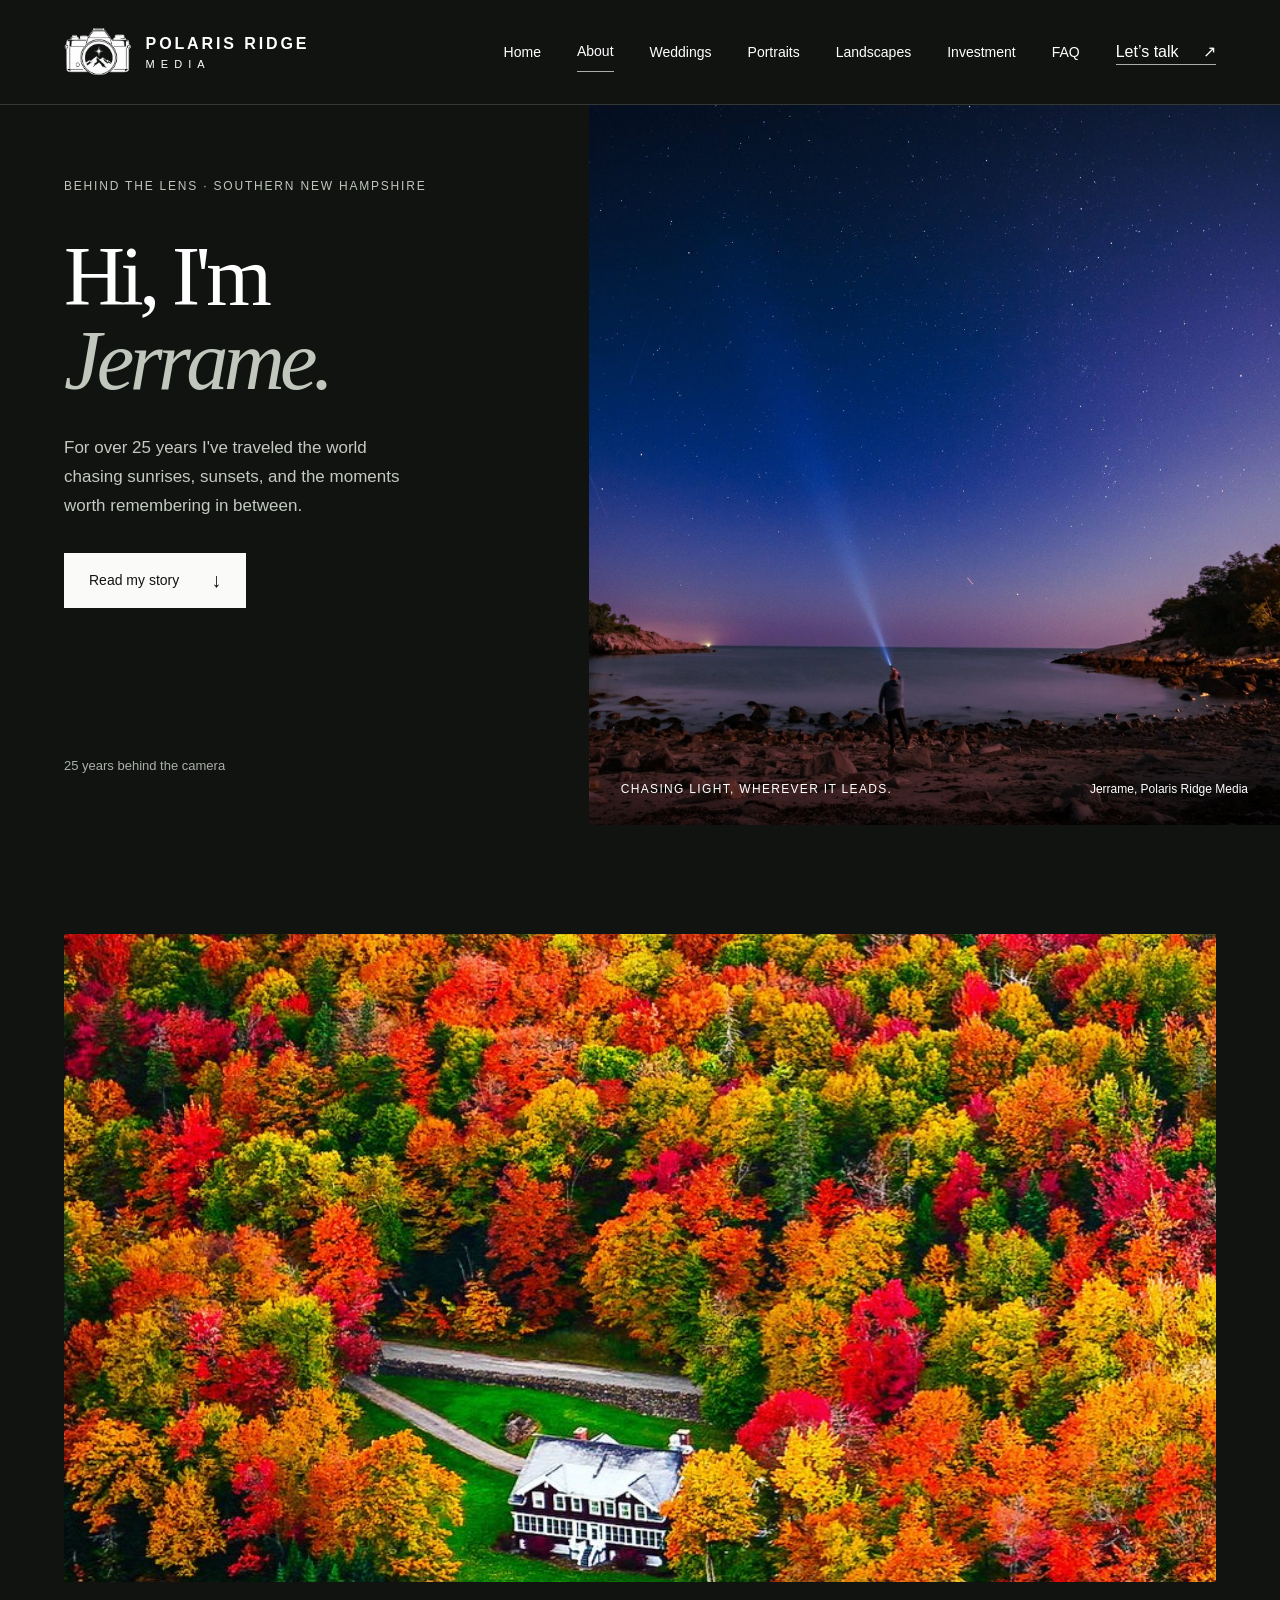
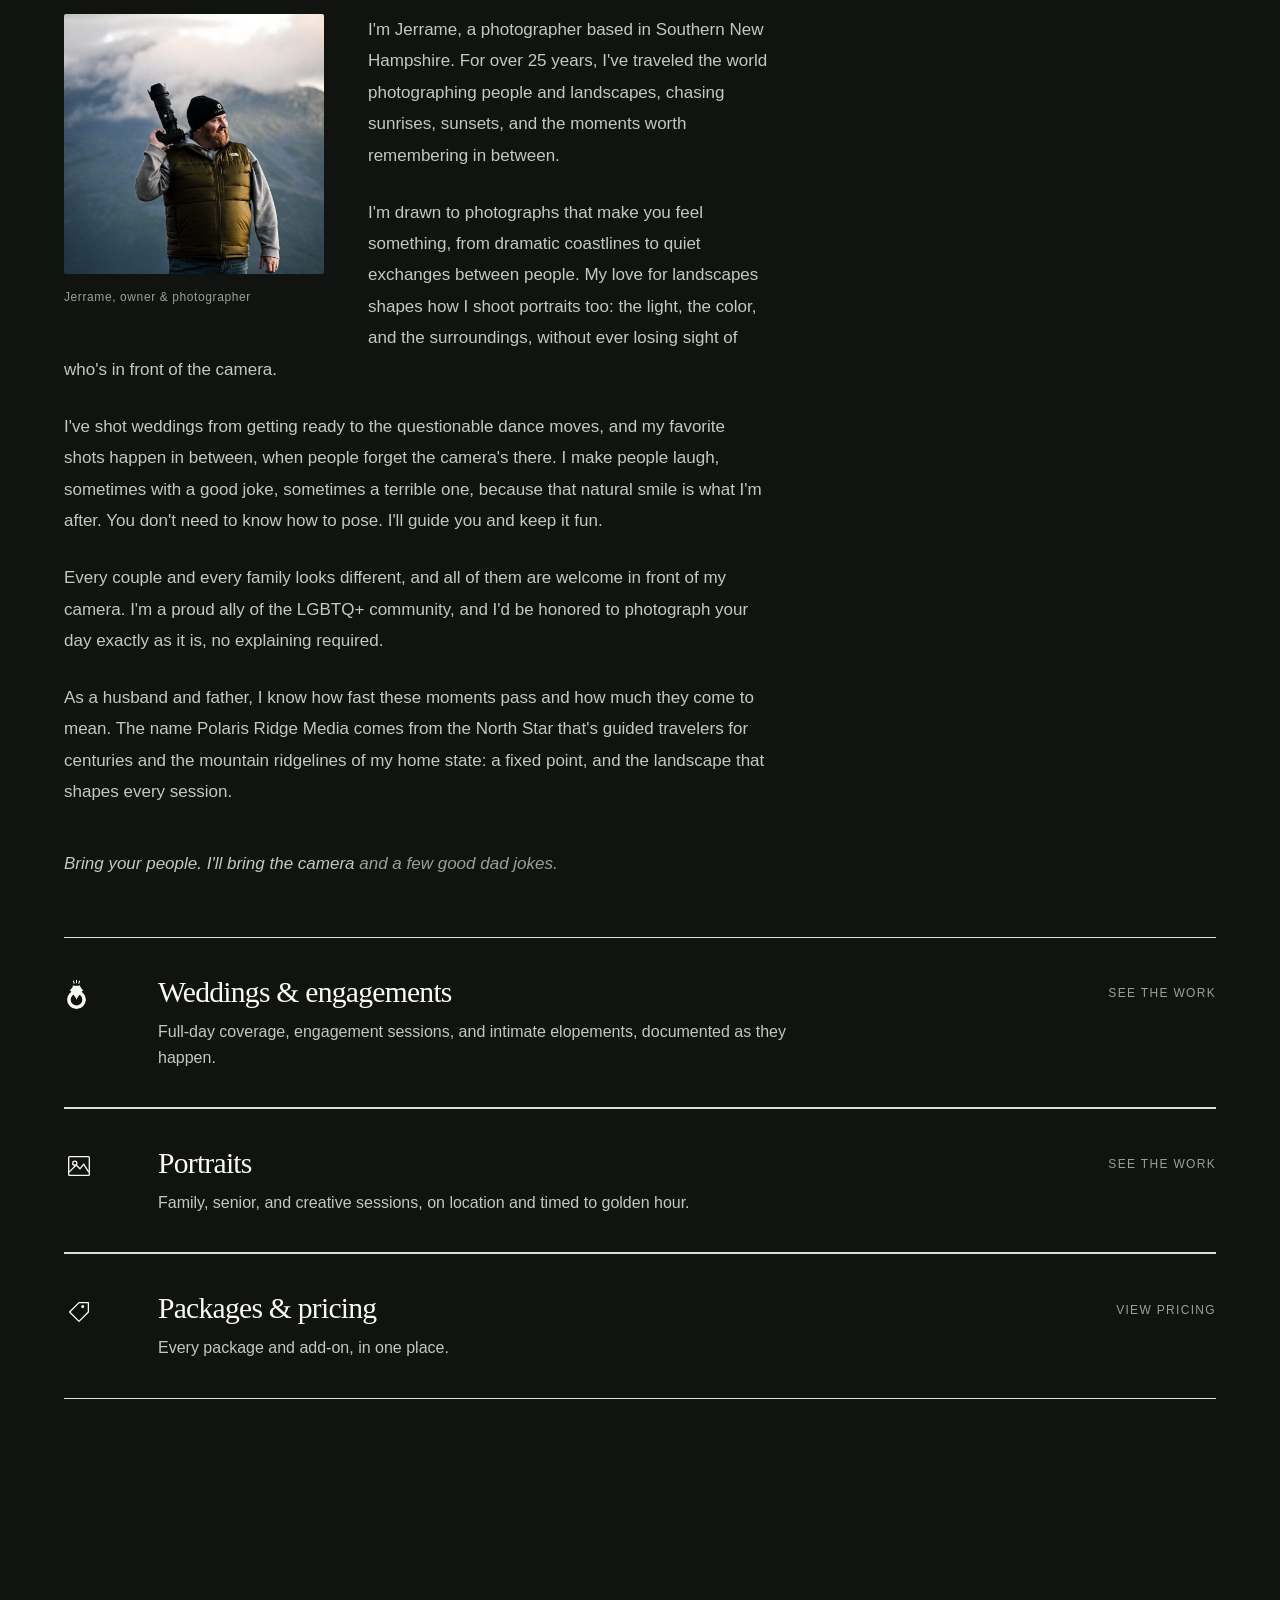
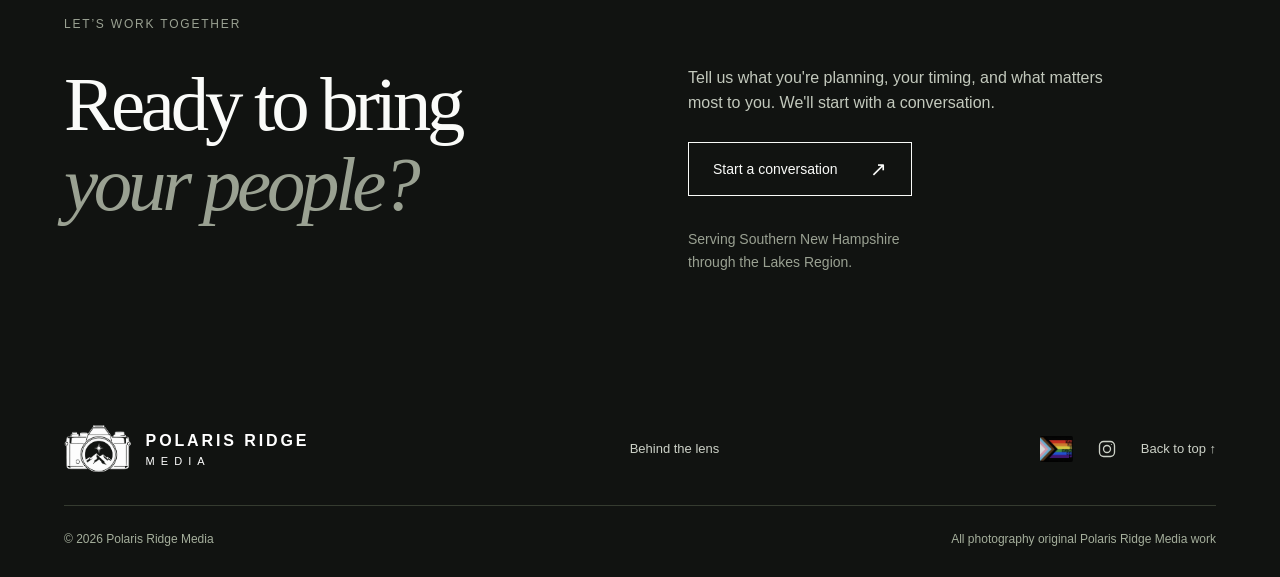
==== commit e7ba8823: "Add LGBTQ+ ally statement and small footer badge, site-wide - About page: new paragraph in the bio s" ====
--- a/about.html
+++ b/about.html
@@ -43,6 +43,7 @@
 <p class="about-lede">I'm Jerrame, a photographer based in Southern New Hampshire. For over 25 years, I've traveled the world photographing people and landscapes, chasing sunrises, sunsets, and the moments worth remembering in between.</p>
 <p>I'm drawn to photographs that make you feel something, from dramatic coastlines to quiet exchanges between people. My love for landscapes shapes how I shoot portraits too: the light, the color, and the surroundings, without ever losing sight of who's in front of the camera.</p>
 <p>I've shot weddings from getting ready to the questionable dance moves, and my favorite shots happen in between, when people forget the camera's there. I make people laugh, sometimes with a good joke, sometimes a terrible one, because that natural smile is what I'm after. You don't need to know how to pose. I'll guide you and keep it fun.</p>
+<p>Every couple and every family looks different, and all of them are welcome in front of my camera. I'm a proud ally of the LGBTQ+ community, and I'd be honored to photograph your day exactly as it is, no explaining required.</p>
 <p>As a husband and father, I know how fast these moments pass and how much they come to mean. The name Polaris Ridge Media comes from the North Star that's guided travelers for centuries and the mountain ridgelines of my home state: a fixed point, and the landscape that shapes every session.</p>
 <p class="about-closer">Bring your people. I'll bring the camera <span>and a few good dad jokes.</span></p>
 </div>
@@ -56,6 +57,6 @@
 
 <section class="contact content-width" id="contact"><p class="eyebrow">LET’S WORK TOGETHER</p><h2>Ready to bring<br><em>your people?</em></h2><div class="contact-detail"><p>Tell us what you're planning, your timing, and what matters most to you. We'll start with a conversation.</p><a class="button button-dark" href="contact.html">Start a conversation <span aria-hidden="true">↗</span></a><p class="contact-region">Serving Southern New Hampshire<br>through the Lakes Region.</p></div></section>
 </main>
-<footer><div class="footer-top content-width"><a class="brand" href="home.html" aria-label="Back to top"><span class="camera-mark" aria-hidden="true"><img src="assets/brand-board.png" alt="" width="1145" height="1374"></span><span class="wordmark">POLARIS RIDGE<span>MEDIA</span></span></a><p>Behind the lens</p><div class="footer-links"><a class="footer-social" href="https://www.instagram.com/polarisridgemedia/" target="_blank" rel="noopener" aria-label="Polaris Ridge Media on Instagram"><svg viewBox="0 0 24 24" fill="none" stroke="currentColor" stroke-width="1.6" stroke-linecap="round" stroke-linejoin="round"><rect x="3" y="3" width="18" height="18" rx="5"></rect><circle cx="12" cy="12" r="4.2"></circle><circle cx="17.3" cy="6.7" r="0.6" fill="currentColor" stroke="none"></circle></svg></a><a href="#top">Back to top ↑</a></div></div><div class="footer-bottom content-width"><span>© 2026 Polaris Ridge Media</span><span>All photography original Polaris Ridge Media work</span></div></footer>
+<footer><div class="footer-top content-width"><a class="brand" href="home.html" aria-label="Back to top"><span class="camera-mark" aria-hidden="true"><img src="assets/brand-board.png" alt="" width="1145" height="1374"></span><span class="wordmark">POLARIS RIDGE<span>MEDIA</span></span></a><p>Behind the lens</p><div class="footer-links"><a class="footer-pride" href="about.html#story" aria-label="Everyone is welcome here — read about Polaris Ridge Media as an LGBTQ+ ally"><img src="assets/brand/pride-ally-badge.jpg" alt="Progress Pride flag with the words Everyone Is Welcome Here" width="320" height="251" loading="lazy"></a><a class="footer-social" href="https://www.instagram.com/polarisridgemedia/" target="_blank" rel="noopener" aria-label="Polaris Ridge Media on Instagram"><svg viewBox="0 0 24 24" fill="none" stroke="currentColor" stroke-width="1.6" stroke-linecap="round" stroke-linejoin="round"><rect x="3" y="3" width="18" height="18" rx="5"></rect><circle cx="12" cy="12" r="4.2"></circle><circle cx="17.3" cy="6.7" r="0.6" fill="currentColor" stroke="none"></circle></svg></a><a href="#top">Back to top ↑</a></div></div><div class="footer-bottom content-width"><span>© 2026 Polaris Ridge Media</span><span>All photography original Polaris Ridge Media work</span></div></footer>
 <script src="nav.js" defer></script>
 </body></html>
--- a/styles.css
+++ b/styles.css
@@ -1,4 +1,4 @@
-:root{--ink:#111311;--paper:#fafbf9;--muted:#aab0a9;--rule:#dce0d9;--serif:Georgia,'Times New Roman',serif;--sans:'Helvetica Neue',Helvetica,Arial,sans-serif;color-scheme:light}*{box-sizing:border-box}html{scroll-behavior:smooth;scroll-padding-top:2rem}body{margin:0;background:var(--paper);color:var(--ink);font-family:var(--sans);font-size:1rem;line-height:1.6}a{color:inherit;text-decoration:none}button,a,summary{-webkit-tap-highlight-color:transparent}a:focus-visible,summary:focus-visible{outline:2px solid currentColor;outline-offset:7px}img{display:block;max-width:100%;height:auto}h1,h2,h3,p,figure{margin:0}h1,h2{font-family:var(--serif);font-weight:400;letter-spacing:-.055em;line-height:1.04}em{font-weight:400}p{max-width:42rem}.content-width{width:calc(100% - 8rem);max-width:1320px;margin-inline:auto}.eyebrow{font-size:.75rem;font-weight:500;letter-spacing:.15em;line-height:1.5}.header{position:relative;min-height:105px;padding:1.4rem 4rem;display:flex;align-items:center;justify-content:space-between;gap:2rem;background:var(--ink);color:white;border-bottom:1px solid #343734}.brand{display:inline-flex;align-items:center;gap:.85rem;flex-shrink:0}.camera-mark{display:block;position:relative;overflow:hidden;width:68px;height:48px}.camera-mark img{position:absolute;width:100px;max-width:none;left:-16px;top:-8px;filter:brightness(0) invert(1)}.wordmark{font-size:1rem;letter-spacing:.18em;font-weight:600;line-height:1.5}.wordmark span{display:block;font-size:.6875rem;letter-spacing:.55em;font-weight:400}.header nav{display:flex;align-items:center;gap:2.25rem;font-size:.875rem}.header nav>a{padding:.5rem 0}.header nav>a:hover{color:#bec5bc}.header .nav-contact{border-bottom:1px solid #aab0a9}.nav-contact span{margin-left:1.25rem}.hero{display:grid;grid-template-columns:46% 54%;background:var(--ink);color:white;min-height:720px}.hero-copy{padding:4.5rem 3rem 3rem 4rem;display:flex;align-items:flex-start;flex-direction:column}.hero .eyebrow{color:#c0c6be;margin-bottom:2.5rem}.hero h1{font-size:clamp(4.5rem,6.6vw,7.3rem);line-height:.99;margin-bottom:2rem}.hero h1 em{color:#c1c7bd}.hero-description{font-size:1.0625rem;color:#c4c9c2;max-width:21rem;margin-bottom:2rem;line-height:1.7}.button{display:inline-flex;align-items:center;justify-content:space-between;gap:2rem;min-height:54px;padding:.95rem 1.5rem;font-size:.875rem;font-weight:500;border:1px solid transparent;transition:background .2s,color .2s}.button-light{background:var(--paper);color:var(--ink)}.button-light:hover{background:#dce2d7}.button-dark{background:var(--ink);color:#fff}.button-dark:hover{background:#384034}.button span{font-size:1.25rem;line-height:1}.hero-region{font-size:.8125rem;color:#aab0a9;margin-top:auto;padding-top:2.5rem}.hero-image{position:relative;min-width:0;overflow:hidden}.hero-image>img,.hero-image>video{position:absolute;inset:0;width:100%;height:100%;object-fit:cover;object-position:52% center}.hero-image figcaption{position:absolute;bottom:0;left:0;right:0;background:linear-gradient(transparent,rgba(0,0,0,.65));padding:4rem 2rem 1.6rem;display:flex;justify-content:space-between;align-items:end;gap:1rem;font-size:.75rem;letter-spacing:.11em;color:#fff}.hero-image figcaption span{font-size:.75rem;letter-spacing:0;text-align:right;max-width:13rem}.intro{padding-top:6.8rem;padding-bottom:3.5rem;display:grid;grid-template-columns:1.2fr 1fr;gap:2rem 5rem}.intro>.eyebrow{grid-column:1/-1;color:#60665e}.intro h2{font-size:clamp(2.8rem,4vw,4.5rem)}.intro h2 em{color:#6b7267}.intro>p:last-child{align-self:end;color:#5b6257;max-width:30rem}.service-list{padding-bottom:6.5rem}.service-list article{display:grid;grid-template-columns:70px 1fr 160px;gap:1.5rem;padding:2.3rem 0;border-top:1px solid var(--rule);align-items:start}.service-list article:last-child{border-bottom:1px solid var(--rule)}.service-list a{transition:background .2s}.service-list a:hover{background:#f1f3ee}.number{font-size:.875rem;color:#737b6d;padding-top:.4rem}.service-list h3{font-family:var(--serif);font-size:1.85rem;font-weight:400;letter-spacing:-.025em;margin-bottom:.55rem;line-height:1.2}.service-list p{color:#62695e;font-size:1rem;max-width:42rem}.service-type{font-size:.75rem;letter-spacing:.11em;color:#697062;text-align:right;padding-top:.6rem}.approach{display:grid;grid-template-columns:1fr 1fr;background:var(--ink);color:white}.approach-image{position:relative;min-height:610px}.approach-image img{position:absolute;width:100%;height:100%;object-fit:cover;filter:grayscale(1) contrast(1.1) brightness(.94);object-position:center 38%}.approach-image::after{content:'';position:absolute;inset:0;background:radial-gradient(120% 100% at 50% 30%,transparent 55%,rgba(0,0,0,.38) 100%),linear-gradient(to top,rgba(0,0,0,.28),transparent 35%)}.approach-copy{padding:5.5rem 4rem 4.5rem}.approach .eyebrow{color:#aab0a9;margin-bottom:2rem}.approach h2{font-size:clamp(2.6rem,3.7vw,4rem);margin-bottom:2rem}.approach h2 em{color:#bbc3b5}.approach-copy>p:not(.eyebrow){color:#b7beb1;margin-bottom:1.25rem;max-width:32rem}.experience{display:flex;align-items:center;gap:1.4rem;margin-top:2.5rem;padding-top:1.5rem;border-top:1px solid #42483d}.experience strong{font-family:var(--serif);font-weight:400;font-size:3.75rem;line-height:1.1}.experience span{font-size:.875rem;color:#b7beb1;line-height:1.5}.contact{padding-top:7rem;padding-bottom:7rem;display:grid;grid-template-columns:1fr 1fr;gap:2rem 6rem}.contact>.eyebrow{grid-column:1/-1;color:#61695a}.contact h2{font-size:clamp(3.5rem,6vw,6.5rem)}.contact h2 em{color:#6b7267}.contact-detail>p:first-child{max-width:28rem;color:#5b6354;margin-bottom:1.6rem}.email-link{display:block;width:fit-content;margin-top:1.3rem;font-size:1rem;border-bottom:1px solid #9aa68d}.email-link:hover{color:#617452}.contact-region{margin-top:2rem;font-size:.875rem;color:#68725f}footer{background:var(--ink);color:#ccd1c7;padding:2.5rem 0 1.7rem}.footer-top{display:flex;align-items:center;justify-content:space-between;gap:2rem;padding-bottom:2rem}.footer-top>p,.footer-links a:last-child{font-size:.8125rem}.footer-top .brand{color:white}.footer-links{display:flex;align-items:center;gap:1.5rem}.footer-social{display:flex;color:#ccd1c7;transition:color .15s}.footer-social:hover{color:#fff}.footer-social svg{width:20px;height:20px}.footer-bottom{border-top:1px solid #353b30;padding-top:1.5rem;display:flex;justify-content:space-between;gap:2rem;font-size:.75rem;color:#a5af9c}.footer-bottom details{max-width:36rem}.footer-bottom summary{cursor:pointer;text-align:right;width:fit-content;margin-left:auto}.footer-bottom details p{padding-top:1rem;line-height:1.8}.footer-bottom details a{text-decoration:underline;text-underline-offset:3px}.skip-link{position:fixed;left:1rem;top:-100px;z-index:10;background:white;color:black;padding:.7rem 1rem}.skip-link:focus{top:1rem}@media(min-width:1600px){.header{padding-inline:max(4rem,calc((100vw - 1440px)/2))}.hero-copy{padding-left:max(4rem,calc((100vw - 1440px)/2))}}@media(max-width:1000px){.header{padding-inline:2rem}.header nav{gap:1.4rem}.content-width{width:calc(100% - 4rem)}.hero-copy{padding:3rem 2rem}.hero{min-height:690px}.hero h1{font-size:5rem}.hero .eyebrow{max-width:15rem}.hero-image figcaption{display:block;padding-inline:1.2rem}.hero-image figcaption span{display:block;text-align:left;margin-top:.7rem}.intro{gap:2rem 3rem}.approach-copy{padding:4rem 2rem}.contact{gap:2rem 3rem}.footer-top>p{display:none}}@media(max-width:700px){.header{padding:1.2rem 1.4rem;min-height:88px;gap:1rem}.wordmark{font-size:.78rem;letter-spacing:.12em}.wordmark span{font-size:.65rem}.camera-mark{width:50px;height:39px}.camera-mark img{width:77px;left:-13px;top:-6px}.header nav{font-size:.8125rem}.nav-contact span{margin-left:.5rem}.hero{display:flex;flex-direction:column;min-height:0}.hero-copy{padding:3.5rem 1.5rem 2.5rem}.hero .eyebrow{max-width:none;margin-bottom:2rem;font-size:.7rem}.hero h1{font-size:clamp(4.2rem,14vw,6rem)}.hero h1 br:nth-child(2){display:none}.hero h1 em:before{content:' '}.hero-description{max-width:25rem}.hero-region{padding-top:2rem;font-size:.75rem}.hero-image{height:450px}.hero-image>img{object-position:center}.hero-image figcaption{display:flex;padding:3rem 1.5rem 1.25rem}.hero-image figcaption span{text-align:right;max-width:10rem}.content-width{width:calc(100% - 3rem)}.intro{padding-top:4rem;padding-bottom:2.5rem;grid-template-columns:1fr;gap:1.5rem}.intro h2{font-size:2.8rem}.service-list{padding-bottom:4rem}.service-list article{grid-template-columns:30px 1fr;gap:.5rem 1rem;padding:1.8rem 0}.service-list h3{font-size:1.65rem}.service-type{grid-column:2;text-align:left;padding-top:.5rem;font-size:.7rem}.approach{display:flex;flex-direction:column}.approach-image{min-height:340px}.approach-copy{padding:3.5rem 1.5rem}.approach h2{font-size:2.8rem}.contact{grid-template-columns:1fr;padding-top:4rem;padding-bottom:4rem;gap:1.7rem}.contact h2{font-size:3.7rem}.footer-top{align-items:flex-start;gap:1rem}.footer-bottom{flex-direction:column;gap:1rem}.footer-bottom summary{margin-left:0;text-align:left}.footer-top>a:last-child{white-space:nowrap;font-size:.75rem}}@media(prefers-reduced-motion:reduce){html{scroll-behavior:auto}*{transition:none!important}}
+:root{--ink:#fafbf9;--paper:#111311;--muted:#aab0a9;--rule:#dce0d9;--serif:Georgia,'Times New Roman',serif;--sans:'Helvetica Neue',Helvetica,Arial,sans-serif;color-scheme:dark}*{box-sizing:border-box}html{scroll-behavior:smooth;scroll-padding-top:2rem}body{margin:0;background:var(--paper);color:var(--ink);font-family:var(--sans);font-size:1rem;line-height:1.6}a{color:inherit;text-decoration:none}button,a,summary{-webkit-tap-highlight-color:transparent}a:focus-visible,summary:focus-visible{outline:2px solid currentColor;outline-offset:7px}img{display:block;max-width:100%;height:auto}h1,h2,h3,p,figure{margin:0}h1,h2{font-family:var(--serif);font-weight:400;letter-spacing:-.055em;line-height:1.04}em{font-weight:400}p{max-width:42rem}.content-width{width:calc(100% - 8rem);max-width:1320px;margin-inline:auto}.eyebrow{font-size:.75rem;font-weight:500;letter-spacing:.15em;line-height:1.5}.header{position:relative;min-height:105px;padding:1.4rem 4rem;display:flex;align-items:center;justify-content:space-between;gap:2rem;background:#111311;color:white;border-bottom:1px solid #343734}.brand{display:inline-flex;align-items:center;gap:.85rem;flex-shrink:0}.camera-mark{display:block;position:relative;overflow:hidden;width:68px;height:48px}.camera-mark img{position:absolute;width:100px;max-width:none;left:-16px;top:-8px;filter:brightness(0) invert(1)}.wordmark{font-size:1rem;letter-spacing:.18em;font-weight:600;line-height:1.5}.wordmark span{display:block;font-size:.6875rem;letter-spacing:.55em;font-weight:400}.header nav{display:flex;align-items:center;gap:2.25rem;font-size:.875rem}.header nav>a{padding:.5rem 0}.header nav>a:hover{color:#bec5bc}.header .nav-contact{border-bottom:1px solid #aab0a9}.nav-contact span{margin-left:1.25rem}.hero{display:grid;grid-template-columns:46% 54%;background:#111311;color:white;min-height:720px}.hero-copy{padding:4.5rem 3rem 3rem 4rem;display:flex;align-items:flex-start;flex-direction:column}.hero .eyebrow{color:#c0c6be;margin-bottom:2.5rem}.hero h1{font-size:clamp(4.5rem,6.6vw,7.3rem);line-height:.99;margin-bottom:2rem}.hero h1 em{color:#c1c7bd}.hero-description{font-size:1.0625rem;color:#c4c9c2;max-width:21rem;margin-bottom:2rem;line-height:1.7}.button{display:inline-flex;align-items:center;justify-content:space-between;gap:2rem;min-height:54px;padding:.95rem 1.5rem;font-size:.875rem;font-weight:500;border:1px solid transparent;transition:background .2s,color .2s}.button-light{background:#fafbf9;color:#111311}.button-light:hover{background:#dce2d7}.button-dark{background:transparent;color:#fafbf9;border:1px solid #fafbf9}.button-dark:hover{background:#fafbf9;color:#111311}.button span{font-size:1.25rem;line-height:1}.hero-region{font-size:.8125rem;color:#aab0a9;margin-top:auto;padding-top:2.5rem}.hero-image{position:relative;min-width:0;overflow:hidden}.hero-image>img,.hero-image>video{position:absolute;inset:0;width:100%;height:100%;object-fit:cover;object-position:52% center}.hero-image figcaption{position:absolute;bottom:0;left:0;right:0;background:linear-gradient(transparent,rgba(0,0,0,.65));padding:4rem 2rem 1.6rem;display:flex;justify-content:space-between;align-items:end;gap:1rem;font-size:.75rem;letter-spacing:.11em;color:#fff}.hero-image figcaption span{font-size:.75rem;letter-spacing:0;text-align:right;max-width:13rem}.intro{padding-top:6.8rem;padding-bottom:3.5rem;display:grid;grid-template-columns:1.2fr 1fr;gap:2rem 5rem}.intro>.eyebrow{grid-column:1/-1;color:#9aa192}.intro h2{font-size:clamp(2.8rem,4vw,4.5rem)}.intro h2 em{color:#9aa192}.intro>p:last-child{align-self:end;color:#c3c9bd;max-width:30rem}.service-list{padding-bottom:6.5rem}.service-list article{display:grid;grid-template-columns:70px 1fr 160px;gap:1.5rem;padding:2.3rem 0;border-top:1px solid var(--rule);align-items:start}.service-list article:last-child{border-bottom:1px solid var(--rule)}.service-list a{transition:background .2s}.service-list a:hover{background:rgba(255,255,255,.035)}.number{font-size:.875rem;color:#9aa192;padding-top:.4rem}.service-list h3{font-family:var(--serif);font-size:1.85rem;font-weight:400;letter-spacing:-.025em;margin-bottom:.55rem;line-height:1.2}.service-list p{color:#c3c9bd;font-size:1rem;max-width:42rem}.service-type{font-size:.75rem;letter-spacing:.11em;color:#9aa192;text-align:right;padding-top:.6rem}.approach{display:grid;grid-template-columns:1fr 1fr;background:#111311;color:white}.approach-image{position:relative;min-height:610px}.approach-image img{position:absolute;width:100%;height:100%;object-fit:cover;filter:grayscale(1) contrast(1.1) brightness(.94);object-position:center 38%}.approach-image::after{content:'';position:absolute;inset:0;background:radial-gradient(120% 100% at 50% 30%,transparent 55%,rgba(0,0,0,.38) 100%),linear-gradient(to top,rgba(0,0,0,.28),transparent 35%)}.approach-copy{padding:5.5rem 4rem 4.5rem}.approach .eyebrow{color:#aab0a9;margin-bottom:2rem}.approach h2{font-size:clamp(2.6rem,3.7vw,4rem);margin-bottom:2rem}.approach h2 em{color:#bbc3b5}.approach-copy>p:not(.eyebrow){color:#b7beb1;margin-bottom:1.25rem;max-width:32rem}.experience{display:flex;align-items:center;gap:1.4rem;margin-top:2.5rem;padding-top:1.5rem;border-top:1px solid #42483d}.experience strong{font-family:var(--serif);font-weight:400;font-size:3.75rem;line-height:1.1}.experience span{font-size:.875rem;color:#b7beb1;line-height:1.5}.contact{padding-top:7rem;padding-bottom:7rem;display:grid;grid-template-columns:1fr 1fr;gap:2rem 6rem}.contact>.eyebrow{grid-column:1/-1;color:#9aa192}.contact h2{font-size:clamp(3.5rem,6vw,6.5rem)}.contact h2 em{color:#9aa192}.contact-detail>p:first-child{max-width:28rem;color:#c3c9bd;margin-bottom:1.6rem}.email-link{display:block;width:fit-content;margin-top:1.3rem;font-size:1rem;border-bottom:1px solid #b6c49e}.email-link:hover{color:#c3d4a8}.contact-region{margin-top:2rem;font-size:.875rem;color:#9aa192}footer{background:#111311;color:#ccd1c7;padding:2.5rem 0 1.7rem}.footer-top{display:flex;align-items:center;justify-content:space-between;gap:2rem;padding-bottom:2rem}.footer-top>p,.footer-links a:last-child{font-size:.8125rem}.footer-top .brand{color:white}.footer-links{display:flex;align-items:center;gap:1.5rem}.footer-social{display:flex;color:#ccd1c7;transition:color .15s}.footer-social:hover{color:#fff}.footer-social svg{width:20px;height:20px}.footer-pride{display:flex;opacity:.85;transition:opacity .15s}.footer-pride:hover{opacity:1}.footer-pride img{width:auto;height:26px;border-radius:2px}.footer-bottom{border-top:1px solid #353b30;padding-top:1.5rem;display:flex;justify-content:space-between;gap:2rem;font-size:.75rem;color:#a5af9c}.footer-bottom details{max-width:36rem}.footer-bottom summary{cursor:pointer;text-align:right;width:fit-content;margin-left:auto}.footer-bottom details p{padding-top:1rem;line-height:1.8}.footer-bottom details a{text-decoration:underline;text-underline-offset:3px}.skip-link{position:fixed;left:1rem;top:-100px;z-index:10;background:white;color:black;padding:.7rem 1rem}.skip-link:focus{top:1rem}@media(min-width:1600px){.header{padding-inline:max(4rem,calc((100vw - 1440px)/2))}.hero-copy{padding-left:max(4rem,calc((100vw - 1440px)/2))}}@media(max-width:1000px){.header{padding-inline:2rem}.header nav{gap:1.4rem}.content-width{width:calc(100% - 4rem)}.hero-copy{padding:3rem 2rem}.hero{min-height:690px}.hero h1{font-size:5rem}.hero .eyebrow{max-width:15rem}.hero-image figcaption{display:block;padding-inline:1.2rem}.hero-image figcaption span{display:block;text-align:left;margin-top:.7rem}.intro{gap:2rem 3rem}.approach-copy{padding:4rem 2rem}.contact{gap:2rem 3rem}.footer-top>p{display:none}}@media(max-width:700px){.header{padding:1.2rem 1.4rem;min-height:88px;gap:1rem}.wordmark{font-size:.78rem;letter-spacing:.12em}.wordmark span{font-size:.65rem}.camera-mark{width:50px;height:39px}.camera-mark img{width:77px;left:-13px;top:-6px}.header nav{font-size:.8125rem}.nav-contact span{margin-left:.5rem}.hero{display:flex;flex-direction:column;min-height:0}.hero-copy{padding:3.5rem 1.5rem 2.5rem}.hero .eyebrow{max-width:none;margin-bottom:2rem;font-size:.7rem}.hero h1{font-size:clamp(4.2rem,14vw,6rem)}.hero h1 br:nth-child(2){display:none}.hero h1 em:before{content:' '}.hero-description{max-width:25rem}.hero-region{padding-top:2rem;font-size:.75rem}.hero-image{height:450px}.hero-image>img{object-position:center}.hero-image figcaption{display:flex;padding:3rem 1.5rem 1.25rem}.hero-image figcaption span{text-align:right;max-width:10rem}.content-width{width:calc(100% - 3rem)}.intro{padding-top:4rem;padding-bottom:2.5rem;grid-template-columns:1fr;gap:1.5rem}.intro h2{font-size:2.8rem}.service-list{padding-bottom:4rem}.service-list article{grid-template-columns:30px 1fr;gap:.5rem 1rem;padding:1.8rem 0}.service-list h3{font-size:1.65rem}.service-type{grid-column:2;text-align:left;padding-top:.5rem;font-size:.7rem}.approach{display:flex;flex-direction:column}.approach-image{min-height:340px}.approach-copy{padding:3.5rem 1.5rem}.approach h2{font-size:2.8rem}.contact{grid-template-columns:1fr;padding-top:4rem;padding-bottom:4rem;gap:1.7rem}.contact h2{font-size:3.7rem}.footer-top{align-items:flex-start;gap:1rem}.footer-bottom{flex-direction:column;gap:1rem}.footer-bottom summary{margin-left:0;text-align:left}.footer-top>a:last-child{white-space:nowrap;font-size:.75rem}}@media(prefers-reduced-motion:reduce){html{scroll-behavior:auto}*{transition:none!important}}
 .page-nav>a.current{color:#fff;border-bottom:1px solid #aab0a9;padding-bottom:.5rem}
 .gallery{column-count:3;column-gap:1.25rem;padding:0 4rem 6.5rem}
 .gallery figure{margin:0 0 1.25rem;break-inside:avoid}
@@ -13,61 +13,62 @@
 .lightbox-close{position:absolute;top:1.25rem;right:1.25rem;width:2.75rem;height:2.75rem;border:none;border-radius:50%;background:rgba(255,255,255,.12);color:#fafbf9;font-size:1.75rem;line-height:1;cursor:pointer}
 .lightbox-close:hover{background:rgba(255,255,255,.22)}
 @media(max-width:700px){.lightbox-overlay{padding:4.5rem 1rem 2rem}.lightbox-close{top:.75rem;right:.75rem}}
-.pricing{padding:6.5rem 0 6.5rem}.pricing>.eyebrow{color:#60665e;margin-bottom:1.25rem}.pricing h2{font-size:clamp(2.6rem,3.7vw,4rem);margin-bottom:1.5rem}.pricing h2 em{color:#6b7267}.pricing-intro{color:#5b6257;max-width:38rem;margin-bottom:3rem}.pricing-grid{display:grid;grid-template-columns:repeat(3,1fr);gap:1.5rem}.pricing-card{border:1px solid var(--rule);padding:2.5rem 2rem;display:flex;flex-direction:column;gap:1.1rem}.pricing-card h3{font-family:var(--serif);font-size:1.65rem;font-weight:400;letter-spacing:-.02em}.pricing-card .price-note{font-size:.8125rem;color:#737b6d;margin-top:-.6rem}.pricing-card ul{list-style:none;margin:0;padding:0;display:flex;flex-direction:column;gap:.65rem;color:#5b6257;font-size:.9375rem}.pricing-card ul li{padding-left:1.1rem;position:relative}.pricing-card ul li::before{content:'';position:absolute;left:0;top:.6em;width:.5rem;height:1px;background:#9aa68d}.pricing-card .button{margin-top:auto;align-self:flex-start}@media(max-width:1000px){.pricing{padding:4.5rem 0}.pricing-grid{grid-template-columns:1fr;gap:1.25rem}}
-.pricing-card{position:relative}.pricing-card.featured{border-color:var(--ink);background:#f4f5f0}.pricing-card .badge{position:absolute;top:-.8rem;left:2rem;font-size:.6875rem;letter-spacing:.1em;text-transform:uppercase;color:#fff;background:var(--ink);padding:.35rem .7rem}.price-figure{font-family:var(--serif);font-size:2.1rem;margin:.2rem 0 0;line-height:1.1}.price-figure span{font-size:.8125rem;font-family:var(--sans);color:#737b6d;display:block;margin-top:.2rem}.price-figure-alt{font-size:1.4rem;color:#4b5146}.pricing-subhead{font-family:var(--serif);font-size:1.85rem;font-weight:400;margin:4rem 0 1.25rem;padding-top:3rem;border-top:1px solid var(--rule)}.pricing-subhead-first{margin-top:3rem;padding-top:0;border-top:none}.pricing-note{color:#5b6257;font-size:.9375rem;max-width:42rem;margin-top:1.5rem}.addon-list{display:grid;gap:0;margin:0}.addon-list>div{display:grid;grid-template-columns:16rem 1fr;gap:1.5rem;padding:1.1rem 0;border-top:1px solid var(--rule)}.addon-list>div:last-child{border-bottom:1px solid var(--rule)}.addon-list dt{font-weight:500;color:var(--ink)}.addon-list dd{margin:0;color:#5b6257}@media(max-width:1000px){.pricing-subhead{margin-top:3rem;padding-top:2.5rem}.addon-list>div{grid-template-columns:1fr;gap:.3rem}}
-.page-head{padding:7.5rem 0 3.5rem}.page-head .eyebrow{color:#60665e;margin-bottom:1.5rem}.page-head h1{font-family:var(--serif);font-weight:400;font-size:clamp(3rem,5vw,5rem);letter-spacing:-.03em;line-height:1.03;margin-bottom:1.5rem}.page-head h1 em{color:#6b7267}.page-head p{color:#5b6257;max-width:40rem;font-size:1.0625rem;line-height:1.7}.page-head p a{border-bottom:1px solid #9aa68d}.page-head p a:hover{color:#617452}.faq-section{padding-bottom:6.5rem}.faq-item{padding:2.4rem 0;border-top:1px solid var(--rule)}.faq-item:last-child{border-bottom:1px solid var(--rule)}.faq-item h3{font-family:var(--serif);font-size:1.65rem;font-weight:400;margin-bottom:.9rem;letter-spacing:-.02em}.faq-item p{color:#5b6257;max-width:46rem;line-height:1.75}.faq-item p+p{margin-top:1rem}.booking-box{border:1px solid var(--rule);padding:3rem;margin:5rem 0 0}.booking-box h3{font-family:var(--serif);font-size:1.85rem;font-weight:400;margin-bottom:1.6rem;letter-spacing:-.02em}.booking-box ul{list-style:none;margin:0 0 1.6rem;padding:0;display:flex;flex-direction:column;gap:.95rem;color:#5b6257;font-size:.9375rem;max-width:42rem}.booking-box ul strong{color:var(--ink);font-weight:500}.booking-box .faq-link{display:inline-block;font-size:.9375rem;border-bottom:1px solid #9aa68d}.booking-box .faq-link:hover{color:#617452}@media(max-width:1000px){.page-head{padding:5.5rem 0 2.5rem}.booking-box{padding:2.25rem 1.75rem;margin-top:3.5rem}}
+.pricing{padding:6.5rem 0 6.5rem}.pricing>.eyebrow{color:#9aa192;margin-bottom:1.25rem}.pricing h2{font-size:clamp(2.6rem,3.7vw,4rem);margin-bottom:1.5rem}.pricing h2 em{color:#9aa192}.pricing-intro{color:#c3c9bd;max-width:38rem;margin-bottom:3rem}.pricing-grid{display:grid;grid-template-columns:repeat(3,1fr);gap:1.5rem}.pricing-card{border:1px solid var(--rule);padding:2.5rem 2rem;display:flex;flex-direction:column;gap:1.1rem}.pricing-card h3{font-family:var(--serif);font-size:1.65rem;font-weight:400;letter-spacing:-.02em}.pricing-card .price-note{font-size:.8125rem;color:#9aa192;margin-top:-.6rem}.pricing-card ul{list-style:none;margin:0;padding:0;display:flex;flex-direction:column;gap:.65rem;color:#c3c9bd;font-size:.9375rem}.pricing-card ul li{padding-left:1.1rem;position:relative}.pricing-card ul li::before{content:'';position:absolute;left:0;top:.6em;width:.5rem;height:1px;background:#b6c49e}.pricing-card .button{margin-top:auto;align-self:flex-start}@media(max-width:1000px){.pricing{padding:4.5rem 0}.pricing-grid{grid-template-columns:1fr;gap:1.25rem}}
+.pricing-card{position:relative}.pricing-card.featured{border-color:var(--ink);background:#1b1e18}.pricing-card .badge{position:absolute;top:-.8rem;left:2rem;font-size:.6875rem;letter-spacing:.1em;text-transform:uppercase;color:#111311;background:#fafbf9;padding:.35rem .7rem}.price-figure{font-family:var(--serif);font-size:2.1rem;margin:.2rem 0 0;line-height:1.1}.price-figure span{font-size:.8125rem;font-family:var(--sans);color:#9aa192;display:block;margin-top:.2rem}.price-figure-alt{font-size:1.4rem;color:#9aa192}.pricing-subhead{font-family:var(--serif);font-size:1.85rem;font-weight:400;margin:4rem 0 1.25rem;padding-top:3rem;border-top:1px solid var(--rule)}.pricing-subhead-first{margin-top:3rem;padding-top:0;border-top:none}.pricing-note{color:#c3c9bd;font-size:.9375rem;max-width:42rem;margin-top:1.5rem}.addon-list{display:grid;gap:0;margin:0}.addon-list>div{display:grid;grid-template-columns:16rem 1fr;gap:1.5rem;padding:1.1rem 0;border-top:1px solid var(--rule)}.addon-list>div:last-child{border-bottom:1px solid var(--rule)}.addon-list dt{font-weight:500;color:var(--ink)}.addon-list dd{margin:0;color:#c3c9bd}@media(max-width:1000px){.pricing-subhead{margin-top:3rem;padding-top:2.5rem}.addon-list>div{grid-template-columns:1fr;gap:.3rem}}
+.page-head{padding:7.5rem 0 3.5rem}.page-head .eyebrow{color:#9aa192;margin-bottom:1.5rem}.page-head h1{font-family:var(--serif);font-weight:400;font-size:clamp(3rem,5vw,5rem);letter-spacing:-.03em;line-height:1.03;margin-bottom:1.5rem}.page-head h1 em{color:#9aa192}.page-head p{color:#c3c9bd;max-width:40rem;font-size:1.0625rem;line-height:1.7}.page-head p a{border-bottom:1px solid #b6c49e}.page-head p a:hover{color:#c3d4a8}.faq-section{padding-bottom:6.5rem}.faq-item{padding:2.4rem 0;border-top:1px solid var(--rule)}.faq-item:last-child{border-bottom:1px solid var(--rule)}.faq-item h3{font-family:var(--serif);font-size:1.65rem;font-weight:400;margin-bottom:.9rem;letter-spacing:-.02em}.faq-item p{color:#c3c9bd;max-width:46rem;line-height:1.75}.faq-item p+p{margin-top:1rem}.booking-box{border:1px solid var(--rule);padding:3rem;margin:5rem 0 0}.booking-box h3{font-family:var(--serif);font-size:1.85rem;font-weight:400;margin-bottom:1.6rem;letter-spacing:-.02em}.booking-box ul{list-style:none;margin:0 0 1.6rem;padding:0;display:flex;flex-direction:column;gap:.95rem;color:#c3c9bd;font-size:.9375rem;max-width:42rem}.booking-box ul strong{color:var(--ink);font-weight:500}.booking-box .faq-link{display:inline-block;font-size:.9375rem;border-bottom:1px solid #b6c49e}.booking-box .faq-link:hover{color:#c3d4a8}@media(max-width:1000px){.page-head{padding:5.5rem 0 2.5rem}.booking-box{padding:2.25rem 1.75rem;margin-top:3.5rem}}
 .header-right{display:flex;align-items:center;gap:2.25rem}
 .nav-toggle{display:none;flex-direction:column;justify-content:center;align-items:center;gap:5px;width:36px;height:36px;padding:0;border:none;background:none;cursor:pointer;flex-shrink:0}
 .nav-toggle span{display:block;width:22px;height:2px;background:#fff;transition:transform .2s ease,opacity .15s ease}
-@media(max-width:1000px){.nav-toggle{display:flex}.header-right{gap:1.1rem}.header nav{position:absolute;top:100%;left:0;right:0;margin:0;background:var(--ink);flex-direction:column;align-items:stretch;gap:0;max-height:0;overflow:hidden;opacity:0;visibility:hidden;transition:max-height .25s ease,opacity .2s ease;border-bottom:1px solid #343734;z-index:20}.header nav>a{padding:1.1rem 2rem;border-top:1px solid #343734;font-size:.9375rem}.header.nav-open nav{max-height:22rem;opacity:1;visibility:visible}.header.nav-open .nav-toggle span:nth-child(1){transform:translateY(7px) rotate(45deg)}.header.nav-open .nav-toggle span:nth-child(2){opacity:0}.header.nav-open .nav-toggle span:nth-child(3){transform:translateY(-7px) rotate(-45deg)}}
+@media(max-width:1000px){.nav-toggle{display:flex}.header-right{gap:1.1rem}.header nav{position:absolute;top:100%;left:0;right:0;margin:0;background:#111311;flex-direction:column;align-items:stretch;gap:0;max-height:0;overflow:hidden;opacity:0;visibility:hidden;transition:max-height .25s ease,opacity .2s ease;border-bottom:1px solid #343734;z-index:20}.header nav>a{padding:1.1rem 2rem;border-top:1px solid #343734;font-size:.9375rem}.header.nav-open nav{max-height:22rem;opacity:1;visibility:visible}.header.nav-open .nav-toggle span:nth-child(1){transform:translateY(7px) rotate(45deg)}.header.nav-open .nav-toggle span:nth-child(2){opacity:0}.header.nav-open .nav-toggle span:nth-child(3){transform:translateY(-7px) rotate(-45deg)}}
 .investment-cta{padding:1rem 0 6.5rem}
-.investment-cta-inner{border:1px solid var(--ink);background:#f4f5f0;padding:4rem;display:flex;flex-direction:column;align-items:flex-start;gap:1.1rem}
-.investment-cta-inner .eyebrow{color:#60665e}
+.investment-cta-inner{border:1px solid var(--ink);background:#1b1e18;padding:4rem;display:flex;flex-direction:column;align-items:flex-start;gap:1.1rem}
+.investment-cta-inner .eyebrow{color:#9aa192}
 .investment-cta-inner h2{font-size:clamp(2.2rem,3.4vw,3.2rem)}
-.investment-cta-inner h2 em{color:#6b7267}
-.investment-cta-inner p{color:#5b6257;max-width:34rem}
+.investment-cta-inner h2 em{color:#9aa192}
+.investment-cta-inner p{color:#c3c9bd;max-width:34rem}
 @media(max-width:700px){.investment-cta{padding:0 0 4rem}.investment-cta-inner{padding:2.25rem 1.5rem}}
 .contact-form-section{padding-bottom:7rem}
 .form-grid{display:grid;grid-template-columns:1fr 1fr;gap:1.75rem 2rem;margin-bottom:2.5rem}
-.form-field{display:flex;flex-direction:column;gap:.6rem;font-size:.875rem;color:#454a41}
-.form-field span em{font-style:normal;color:#8b9183;font-size:.8125rem}
+.form-field{display:flex;flex-direction:column;gap:.6rem;font-size:.875rem;color:#c3c9bd}
+.form-field span em{font-style:normal;color:#9aa192;font-size:.8125rem}
 .form-field input,.form-field select,.form-field textarea{font:inherit;font-size:1rem;color:var(--ink);background:var(--paper);border:1px solid var(--rule);padding:.85rem 1rem;border-radius:0}
 .form-field input:focus,.form-field select:focus,.form-field textarea:focus{outline:2px solid var(--ink);outline-offset:2px}
 .form-field textarea{resize:vertical;min-height:9rem}
 .form-field-wide{grid-column:1/-1}
 .botcheck{position:absolute;left:-9999px}
 .form-status{margin-top:1.25rem;font-size:.9375rem}
-.form-status-success{color:#3f6b3f}
-.form-status-error{color:#9c3b2e}
+.form-status-success{font-family:var(--serif);font-weight:400;color:var(--ink);font-size:clamp(1.75rem,3.2vw,2.75rem);letter-spacing:-.03em;line-height:1.15;margin-top:2rem}
+.form-status-error{color:#e2776a}
 @media(max-width:700px){.form-grid{grid-template-columns:1fr;gap:1.5rem}}
 .about-hero img{object-position:60% center}
 .about-body{padding:6.8rem 0 2rem}
-.about-body p{color:#454a41;font-size:1.0625rem;line-height:1.85;max-width:44rem;margin-bottom:1.6rem}
+.about-body p{color:#c3c9bd;font-size:1.0625rem;line-height:1.85;max-width:44rem;margin-bottom:1.6rem}
 .about-lede{font-family:var(--sans);font-size:1.5rem;line-height:1.55;color:var(--ink);max-width:40rem}
 .about-closer{font-family:var(--sans);font-size:1.75rem;font-style:italic;color:var(--ink);max-width:36rem;margin-top:2.5rem}
-.about-closer span{color:#6b7267}
+.about-closer span{color:#9aa192}
 .service-list a{display:block}
 @media(max-width:700px){.about-body{padding:4rem 0 1rem}.about-lede{font-size:1.25rem}.about-closer{font-size:1.4rem}}
 .about-portrait{float:left;margin:0 2.75rem 1rem 0;width:260px}
 .about-portrait img{width:100%;aspect-ratio:1/1;object-fit:cover;border-radius:2px;filter:grayscale(.15)}
-.about-portrait figcaption{font-size:.75rem;color:#8b9183;letter-spacing:.05em;margin-top:.9rem}
+.about-portrait figcaption{font-size:.75rem;color:#9aa192;letter-spacing:.05em;margin-top:.9rem}
 .about-text::after{content:'';display:block;clear:both}
 @media(max-width:700px){.about-portrait{float:none;width:11rem;margin:0 0 1.5rem}}
 @media(min-width:1300px){.about-body{display:flex;align-items:flex-start;gap:3rem}.about-text{flex:1 1 auto;min-width:0}}
 .hero-image img.hero-pos-top{object-position:center 42%}
 @media(max-width:700px){.hero-image img.hero-pos-top{object-position:center}}
+.hero-image img.hero-pos-full{object-fit:contain;object-position:center;background:#111311}
 .home-showcase{display:grid;grid-template-columns:1.6fr 1fr;gap:1.75rem;padding-bottom:6.5rem}
 .home-showcase figure{margin:0}
 .home-showcase img{width:100%;height:100%;object-fit:cover;display:block;border-radius:2px}
-.showcase-tall img{object-position:center top}
+.showcase-tall img{object-position:center 20%}
 .showcase-wide,.showcase-tall{height:560px}
-.home-showcase figcaption{margin-top:.9rem;font-size:.8125rem;letter-spacing:.03em;color:#60665e}
+.home-showcase figcaption{margin-top:.9rem;font-size:.8125rem;letter-spacing:.03em;color:#9aa192}
 @media(max-width:1000px){.home-showcase{grid-template-columns:1fr;gap:2.5rem}.showcase-wide,.showcase-tall{height:420px}}
 @media(max-width:700px){.showcase-wide,.showcase-tall{height:320px}}
 .service-list-icons .service-icon{width:70px;display:flex;align-items:flex-start;justify-content:flex-start;padding-top:.35rem}
 .service-list-icons .service-icon svg{width:30px;height:30px;color:var(--ink)}.service-list-icons .service-icon svg.service-icon-solid{width:25px;height:30px}
 .service-camera-mark{display:block;position:relative;overflow:hidden;width:38px;height:27px}
-.service-camera-mark img{position:absolute;width:56px;max-width:none;left:-9px;top:-4.5px;filter:brightness(0)}
+.service-camera-mark img{position:absolute;width:56px;max-width:none;left:-9px;top:-4.5px;filter:brightness(0) invert(1)}
 @media(max-width:700px){.service-list-icons .service-icon{width:30px}.service-list-icons .service-icon svg{width:24px;height:24px}.service-list-icons .service-icon svg.service-icon-solid{width:20px;height:24px}.service-camera-mark{width:30px;height:21px}.service-camera-mark img{width:44px;left:-7px;top:-3.5px}}
 .hero.hero-full{display:flex;position:relative;overflow:hidden}.hero-full .hero-image{position:absolute;inset:0;width:100%;height:100%;z-index:0}.hero-full .hero-image::after{content:'';position:absolute;inset:0;background:linear-gradient(90deg,rgba(17,19,17,.82) 0%,rgba(17,19,17,.56) 30%,rgba(17,19,17,.2) 58%,rgba(17,19,17,.04) 82%);z-index:1}.hero-full .hero-copy{position:relative;z-index:2;width:100%;display:flex;flex-direction:column;justify-content:center;align-items:flex-start;padding:4.5rem 3rem 6.5rem 4rem}.hero-full .hero-region{margin-top:1.75rem}@media(max-width:1000px){.hero-full .hero-copy{padding:3rem 2rem}}@media(max-width:700px){.hero.hero-full{min-height:620px}.hero-full .hero-image::after{background:linear-gradient(180deg,rgba(17,19,17,.84) 0%,rgba(17,19,17,.52) 45%,rgba(17,19,17,.28) 100%)}.hero-full .hero-copy{padding:3.5rem 1.5rem 7rem;justify-content:flex-start}.hero-full .hero-region{margin-top:1.5rem}}
 .about-side-photo{width:100%;margin:0 0 2rem;aspect-ratio:16/9}.about-side-photo img{width:100%;height:100%;object-fit:cover;border-radius:2px;display:block}@media(min-width:1300px){.about-side-photo{order:2;flex:0 0 572px;width:572px;aspect-ratio:3/4;margin:0}}
